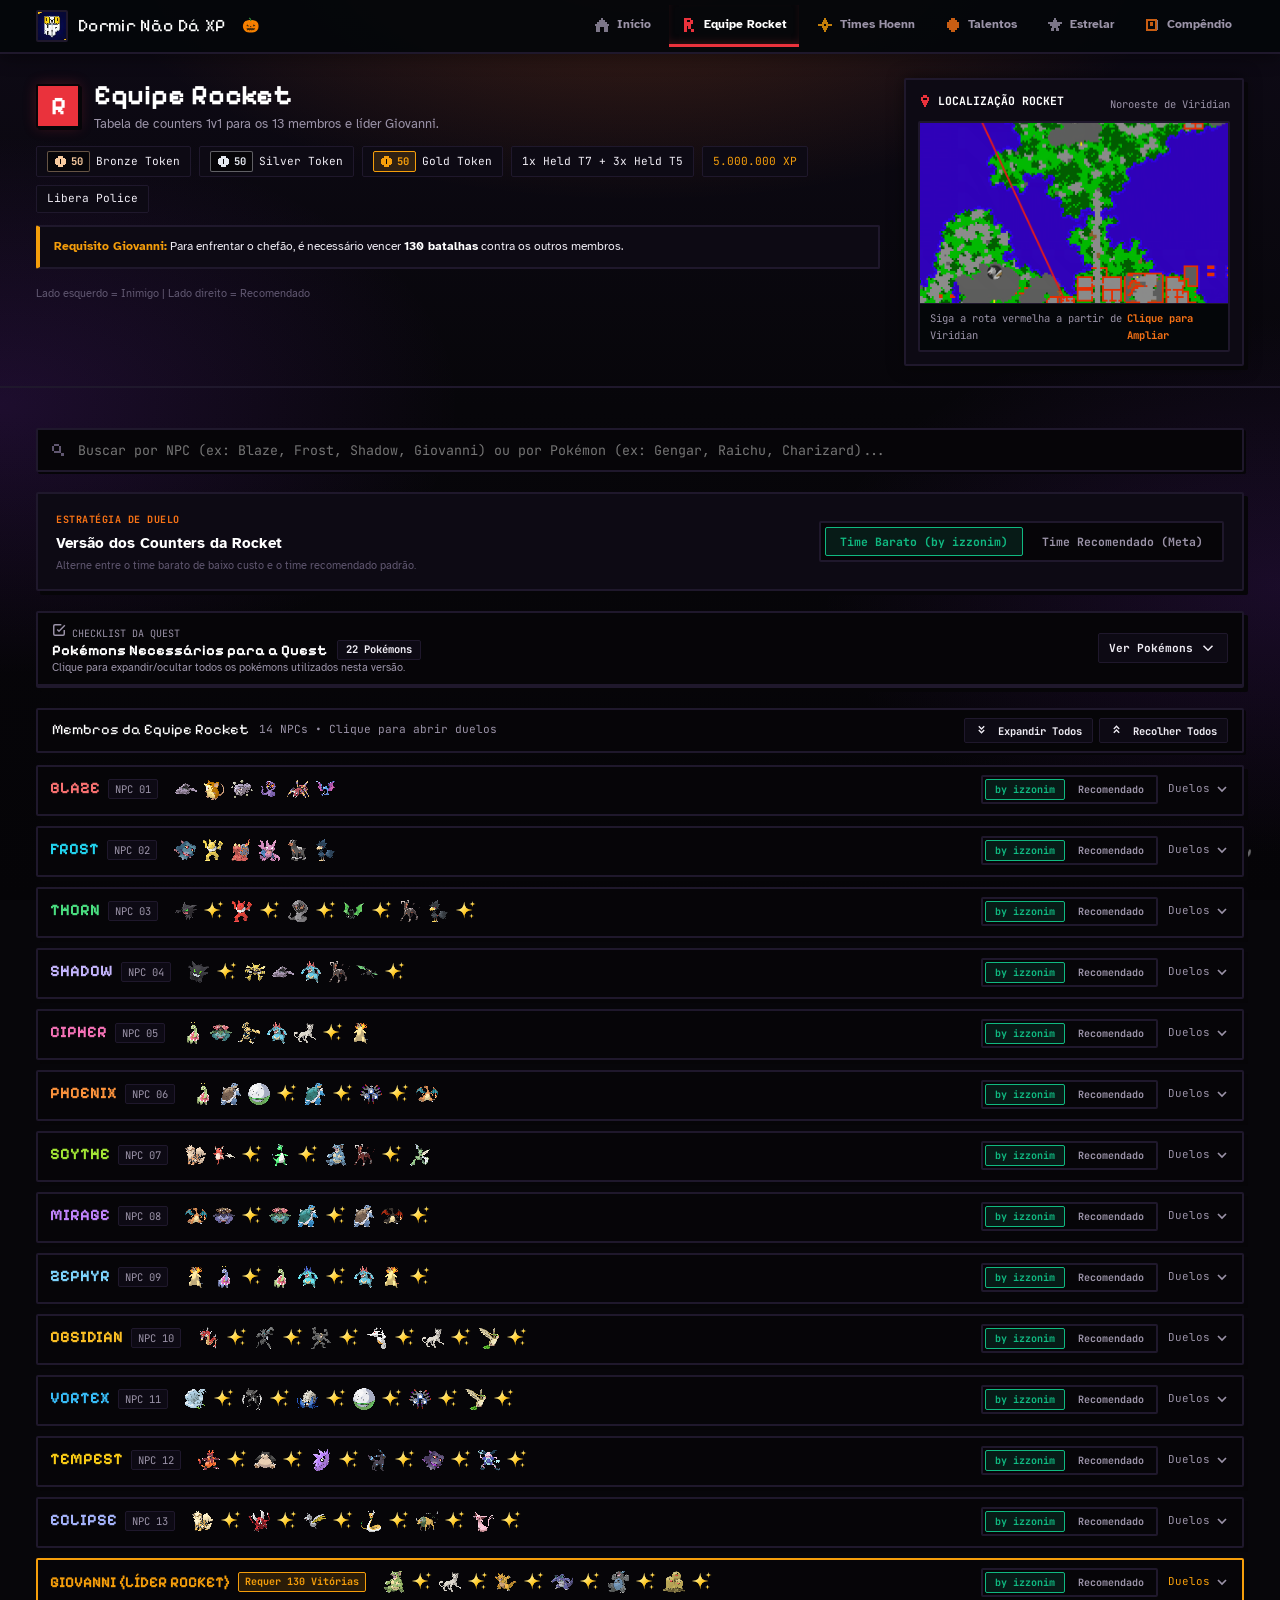
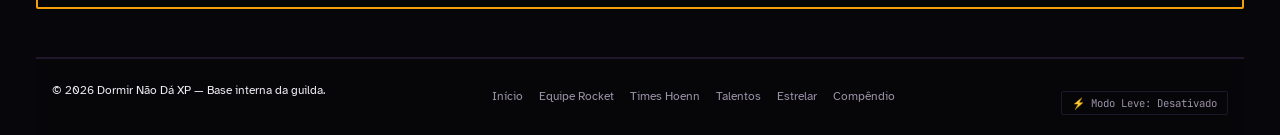
==== equipe-rocket.html @ f6c45a71 "feat(theme): restore warm orange background atmosphere and bat/ghost animations without neon" ====
<!DOCTYPE html>
<html lang="pt-BR">
<head>
  <meta charset="UTF-8">
  <meta name="viewport" content="width=device-width, initial-scale=1.0">
  <title>Equipe Rocket — Dormir Não Dá XP</title>
  <meta name="description" content="Tabela de counters da Equipe Rocket PokeAlliance. Inimigos vs Recomendados com sprites e rota de Viridian.">
  <link rel="icon" type="image/webp" href="assets/img/logo.webp">
  <link rel="preconnect" href="https://fonts.googleapis.com">
  <link rel="preconnect" href="https://fonts.gstatic.com" crossorigin>
  <link href="https://fonts.googleapis.com/css2?family=Atkinson+Hyperlegible:ital,wght@0,400;0,700;1,400;1,700&family=Pixelify+Sans:wght@600;700&display=swap" rel="stylesheet">
  <link rel="stylesheet" href="assets/css/style.css?v=4.2">
</head>
<body>

  <!-- Top Navigation -->
  <header class="navbar">
    <div class="container nav-container">
      <a href="index.html" class="brand">
        <img src="assets/img/logo.webp" alt="DNDXP" class="brand-img">
        <span>Dormir Não Dá XP</span>
      </a>

      <nav>
        <ul class="nav-links">
          <li><a href="index.html" class="nav-link"><svg class="pixel-icon" width="16" height="16" viewBox="0 0 16 16" fill="currentColor" shape-rendering="crispEdges"><rect x="7" y="1" width="2" height="2"/><rect x="5" y="3" width="6" height="2"/><rect x="3" y="5" width="10" height="2"/><rect x="1" y="7" width="14" height="2"/><rect x="2" y="9" width="12" height="6"/><rect x="6" y="10" width="4" height="5" fill="var(--black)"/></svg><span>Início</span></a></li>
          <li><a href="equipe-rocket.html" class="nav-link active"><svg class="pixel-icon pixel-icon-rocket" width="16" height="16" viewBox="0 0 16 16" fill="currentColor" shape-rendering="crispEdges"><rect x="3" y="1" width="7" height="2"/><rect x="3" y="3" width="9" height="4"/><rect x="6" y="3" width="3" height="2" fill="var(--black)"/><rect x="3" y="7" width="7" height="2"/><rect x="3" y="9" width="3" height="6"/><rect x="7" y="9" width="3" height="3"/><rect x="10" y="12" width="3" height="3"/></svg><span>Equipe Rocket</span></a></li>
          <li><a href="times-hoenn.html" class="nav-link"><svg class="pixel-icon pixel-icon-hoenn" width="16" height="16" viewBox="0 0 16 16" fill="currentColor" shape-rendering="crispEdges"><rect x="7" y="1" width="2" height="2"/><rect x="6" y="3" width="4" height="2"/><rect x="5" y="5" width="6" height="2"/><rect x="1" y="7" width="14" height="2"/><rect x="5" y="9" width="6" height="2"/><rect x="6" y="11" width="4" height="2"/><rect x="7" y="13" width="2" height="2"/><rect x="7" y="7" width="2" height="2" fill="var(--black)"/></svg><span>Times Hoenn</span></a></li>
          <li>
            <a href="talentos.html" class="nav-link">
              <svg class="pixel-icon pixel-icon-teal" width="16" height="16" viewBox="0 0 16 16" fill="currentColor" shape-rendering="crispEdges">
                <rect x="6" y="1" width="4" height="2"/><rect x="4" y="3" width="8" height="2"/><rect x="2" y="5" width="12" height="6"/><rect x="4" y="11" width="8" height="2"/><rect x="6" y="13" width="4" height="2"/>
              </svg>
              <span>Talentos</span>
            </a>
          </li>
          <li>
            <a href="estrelar.html" class="nav-link">
              <svg class="pixel-icon" width="16" height="16" viewBox="0 0 16 16" fill="currentColor" shape-rendering="crispEdges">
                <rect x="7" y="1" width="2" height="2"/><rect x="6" y="3" width="4" height="2"/><rect x="1" y="5" width="14" height="2"/><rect x="3" y="7" width="10" height="2"/><rect x="5" y="9" width="6" height="2"/><rect x="4" y="11" width="3" height="3"/><rect x="9" y="11" width="3" height="3"/>
              </svg>
              <span>Estrelar</span>
            </a>
          </li>
          <li><a href="guias.html" class="nav-link"><svg class="pixel-icon pixel-icon-teal" width="16" height="16" viewBox="0 0 16 16" fill="currentColor" shape-rendering="crispEdges"><rect x="2" y="2" width="11" height="12"/><rect x="4" y="4" width="7" height="8" fill="var(--black)"/><rect x="6" y="5" width="3" height="4" fill="var(--teal)"/><rect x="13" y="3" width="1" height="10" fill="var(--text-dim)"/></svg><span>Compêndio</span></a></li>
        </ul>
      </nav>
    </div>
  </header>

  <!-- Top Section com Minimapa no Cantinho -->
  <section class="rocket-top-section">
    <div class="container rocket-hero-layout">
      
      <!-- Informações da Missão -->
      <div class="rocket-info-box">
        <div>
          <div class="rocket-title-row">
            <div class="rocket-badge-r">R</div>
            <div>
              <h1 class="rocket-title">Equipe Rocket</h1>
              <p class="rocket-subtitle">Tabela de counters 1v1 para os 13 membros e líder Giovanni.</p>
            </div>
          </div>

          <!-- Recompensas em Pills -->
          <div class="rewards-bar">
            <div class="reward-tag"><span class="token-pill token-bronze"><svg class="pixel-icon" width="13" height="13" viewBox="0 0 14 14" fill="currentColor" shape-rendering="crispEdges"><rect x="4" y="1" width="6" height="12"/><rect x="2" y="3" width="10" height="8"/><rect x="1" y="4" width="12" height="6"/><rect x="6" y="4" width="2" height="6" fill="var(--black)"/></svg> 50</span> Bronze Token</div>
            <div class="reward-tag"><span class="token-pill token-silver"><svg class="pixel-icon" width="13" height="13" viewBox="0 0 14 14" fill="currentColor" shape-rendering="crispEdges"><rect x="4" y="1" width="6" height="12"/><rect x="2" y="3" width="10" height="8"/><rect x="1" y="4" width="12" height="6"/><rect x="6" y="4" width="2" height="6" fill="var(--black)"/></svg> 50</span> Silver Token</div>
            <div class="reward-tag"><span class="token-pill token-gold"><svg class="pixel-icon" width="13" height="13" viewBox="0 0 14 14" fill="currentColor" shape-rendering="crispEdges"><rect x="4" y="1" width="6" height="12"/><rect x="2" y="3" width="10" height="8"/><rect x="1" y="4" width="12" height="6"/><rect x="6" y="4" width="2" height="6" fill="var(--black)"/></svg> 50</span> Gold Token</div>
            <div class="reward-tag">1x Held T7 + 3x Held T5</div>
            <div class="reward-tag" style="color: var(--edg-gold);">5.000.000 XP</div>
            <div class="reward-tag">Libera Police</div>
          </div>

          <!-- Regra do Giovanni -->
          <div style="background: var(--bg-1); border: 2px solid var(--bg-2); border-left: 4px solid var(--hoenn); padding: 10px 14px; border-radius: var(--radius); margin-top: 10px; font-size: 0.88rem;">
            <strong style="color: var(--edg-gold);">Requisito Giovanni:</strong> Para enfrentar o chefão, é necessário vencer <span style="color: #fff; font-weight: 700;">130 batalhas</span> contra os outros membros.
          </div>
        </div>

        <div style="display: flex; gap: 10px; margin-top: 16px; align-items: center;">
          <span style="font-size: 0.78rem; color: var(--text-muted);">
            Lado esquerdo = Inimigo | Lado direito = Recomendado
          </span>
        </div>
      </div>

      <!-- Minimapa Embutido no Cantinho -->
      <div class="minimap-card">
        <div class="minimap-header">
          <span class="minimap-title"><svg class="pixel-icon pixel-icon-rocket" width="14" height="14" viewBox="0 0 14 14" fill="currentColor" shape-rendering="crispEdges"><rect x="5" y="1" width="4" height="2"/><rect x="3" y="3" width="8" height="4"/><rect x="5" y="4" width="4" height="2" fill="var(--black)"/><rect x="4" y="7" width="6" height="2"/><rect x="5" y="9" width="4" height="2"/><rect x="6" y="11" width="2" height="2"/></svg><span>Localização Rocket</span></span>
          <span class="minimap-subtitle">Noroeste de Viridian</span>
        </div>

        <div class="minimap-preview-wrapper" onclick="openMapModal()" title="Clique para ver o mapa ampliado">
          <img src="assets/img/mapa_rocket.png" alt="Mapa Equipe Rocket Saída de Viridian" class="minimap-img">
          <div class="minimap-overlay">
            <span>Siga a rota vermelha a partir de Viridian</span>
            <span style="color: var(--counter-text); font-weight: 700;">Clique para Ampliar</span>
          </div>
        </div>
      </div>

    </div>
  </section>

  <!-- Conteúdo Principal -->
  <main class="container">

    <!-- Busca Rápida -->
    <div class="search-wrapper">
      <svg class="pixel-icon search-pixel-icon" width="16" height="16" viewBox="0 0 16 16" fill="currentColor" shape-rendering="crispEdges"><rect x="4" y="2" width="5" height="2"/><rect x="2" y="4" width="2" height="5"/><rect x="9" y="4" width="2" height="5"/><rect x="4" y="9" width="5" height="2"/><rect x="9" y="9" width="2" height="2"/><rect x="11" y="11" width="3" height="3"/></svg>
      <input type="text" id="npcSearch" class="search-input" placeholder="Buscar por NPC (ex: Blaze, Frost, Shadow, Giovanni) ou por Pokémon (ex: Gengar, Raichu, Charizard)...">
    </div>

    <!-- Alternador de Versão da Tabela (Igual Times Hoenn) -->
    <div class="tier-mode-switcher-container" style="margin-bottom: 20px; padding: 14px 18px; background: var(--bg-1); border: 2px solid var(--bg-2); box-shadow: var(--shadow-hard); border-radius: var(--radius);">
      <div>
        <span style="font-size: 0.72rem; color: var(--counter-text); font-weight: 700; text-transform: uppercase; font-family: var(--font-mono); letter-spacing: 0.05em;">Estratégia de Duelo</span>
        <div style="font-size: 1.05rem; font-weight: 700; color: #fff; margin-top: 2px;">Versão dos Counters da Rocket</div>
        <div style="font-size: 0.8rem; color: var(--text-muted); margin-top: 2px;">Alterne entre o time barato de baixo custo e o time recomendado padrão.</div>
      </div>
      <div class="tier-mode-switcher">
        <button type="button" class="tier-mode-btn btn-mode-izzonim active" id="globalBtnIzzonim" onclick="setGlobalRocketMode('izzonim')">
          Time Barato (by izzonim)
        </button>
        <button type="button" class="tier-mode-btn btn-mode-recomendado" id="globalBtnRecomendado" onclick="setGlobalRocketMode('recomendado')">
          Time Recomendado (Meta)
        </button>
      </div>
    </div>

        <!-- Checklist / Accordion de Pokémons Necessários -->
    <div class="rocket-roster-panel is-collapsed" id="rocketRosterPanel">
      <button type="button" class="roster-header-toggle" id="rosterToggleBtn" onclick="toggleRosterCollapse()" aria-expanded="false">
        <div class="roster-header-left">
          <div class="roster-badge-label">
            <svg width="14" height="14" viewBox="0 0 24 24" fill="none" stroke="currentColor" stroke-width="2.5"><path d="M9 11l3 3L22 4"/><path d="M21 12v7a2 2 0 0 1-2 2H5a2 2 0 0 1-2-2V5a2 2 0 0 1 2-2h11"/></svg>
            CHECKLIST DA QUEST
          </div>
          <h2 class="roster-title">
            Pokémons Necessários para a Quest
            <span class="roster-count-badge" id="rosterCountBadge">22 Pokémons</span>
          </h2>
          <p class="roster-desc">Clique para expandir/ocultar todos os pokémons utilizados nesta versão.</p>
        </div>
        <div class="roster-header-right">
          <span class="roster-toggle-action">
            <span class="toggle-text" id="rosterToggleText">Ver Pokémons</span>
            <svg class="roster-arrow-icon" width="18" height="18" viewBox="0 0 24 24" fill="none" stroke="currentColor" stroke-width="2"><polyline points="6 9 12 15 18 9"></polyline></svg>
          </span>
        </div>
      </button>

      <div class="roster-collapsible-content" id="rosterContent" style="display: none;">
        <!-- Grid Izzonim (Default) -->
        <div class="roster-grid-wrapper" id="rosterWrapperIzzonim">
          <div class="roster-grid">
          <button type="button" class="roster-chip" data-poke="alakazam" onclick="filterByRosterPokemon('alakazam')" title="Alakazam - Clique para filtrar">
            <div class="roster-chip-sprite-wrap">
              <img src="assets/img/pokemon/alakazam.png" alt="Alakazam" class="roster-chip-sprite" loading="lazy">
            </div>
            <span class="roster-chip-name">Alakazam</span>
          </button>
          <button type="button" class="roster-chip" data-poke="arcanine" onclick="filterByRosterPokemon('arcanine')" title="Arcanine - Clique para filtrar">
            <div class="roster-chip-sprite-wrap">
              <img src="assets/img/pokemon/arcanine.png" alt="Arcanine" class="roster-chip-sprite" loading="lazy">
            </div>
            <span class="roster-chip-name">Arcanine</span>
          </button>
          <button type="button" class="roster-chip" data-poke="electabuzz" onclick="filterByRosterPokemon('electabuzz')" title="Electabuzz - Clique para filtrar">
            <div class="roster-chip-sprite-wrap">
              <img src="assets/img/pokemon/electabuzz.png" alt="Electabuzz" class="roster-chip-sprite" loading="lazy">
            </div>
            <span class="roster-chip-name">Electabuzz</span>
          </button>
          <button type="button" class="roster-chip" data-poke="glaceon" onclick="filterByRosterPokemon('glaceon')" title="Glaceon - Clique para filtrar">
            <div class="roster-chip-sprite-wrap">
              <img src="assets/img/pokemon/glaceon.png" alt="Glaceon" class="roster-chip-sprite" loading="lazy">
            </div>
            <span class="roster-chip-name">Glaceon</span>
          </button>
          <button type="button" class="roster-chip" data-poke="gyarados" onclick="filterByRosterPokemon('gyarados')" title="Gyarados - Clique para filtrar">
            <div class="roster-chip-sprite-wrap">
              <img src="assets/img/pokemon/gyarados.png" alt="Gyarados" class="roster-chip-sprite" loading="lazy">
            </div>
            <span class="roster-chip-name">Gyarados</span>
          </button>
          <button type="button" class="roster-chip is-shiny" data-poke="hitmontop" onclick="filterByRosterPokemon('hitmontop')" title="SH Hitmontop - Clique para filtrar">
            <div class="roster-chip-sprite-wrap">
              <img src="assets/img/pokemon/sh_hitmontop.png" alt="SH Hitmontop" class="roster-chip-sprite" loading="lazy">
            </div>
            <span class="roster-chip-name">SH Hitmontop <img src="assets/img/shiny_stars.svg" alt="Shiny" class="shiny-star-icon"></span>
          </button>
          <button type="button" class="roster-chip is-shiny" data-poke="jynx" onclick="filterByRosterPokemon('jynx')" title="SH Jynx - Clique para filtrar">
            <div class="roster-chip-sprite-wrap">
              <img src="assets/img/pokemon/sh_jynx.png" alt="SH Jynx" class="roster-chip-sprite" loading="lazy">
            </div>
            <span class="roster-chip-name">SH Jynx <img src="assets/img/shiny_stars.svg" alt="Shiny" class="shiny-star-icon"></span>
          </button>
          <button type="button" class="roster-chip" data-poke="leafeon" onclick="filterByRosterPokemon('leafeon')" title="Leafeon - Clique para filtrar">
            <div class="roster-chip-sprite-wrap">
              <img src="assets/img/pokemon/leafeon.png" alt="Leafeon" class="roster-chip-sprite" loading="lazy">
            </div>
            <span class="roster-chip-name">Leafeon</span>
          </button>
          <button type="button" class="roster-chip" data-poke="machamp" onclick="filterByRosterPokemon('machamp')" title="Machamp - Clique para filtrar">
            <div class="roster-chip-sprite-wrap">
              <img src="assets/img/pokemon/machamp.png" alt="Machamp" class="roster-chip-sprite" loading="lazy">
            </div>
            <span class="roster-chip-name">Machamp</span>
          </button>
          <button type="button" class="roster-chip" data-poke="mimikyu" onclick="filterByRosterPokemon('mimikyu')" title="Mimikyu - Clique para filtrar">
            <div class="roster-chip-sprite-wrap">
              <img src="assets/img/pokemon/mimikyu.png" alt="Mimikyu" class="roster-chip-sprite" loading="lazy">
            </div>
            <span class="roster-chip-name">Mimikyu</span>
          </button>
          <button type="button" class="roster-chip is-shiny" data-poke="persian" onclick="filterByRosterPokemon('persian')" title="SH Persian - Clique para filtrar">
            <div class="roster-chip-sprite-wrap">
              <img src="assets/img/pokemon/sh_persian.png" alt="SH Persian" class="roster-chip-sprite" loading="lazy">
            </div>
            <span class="roster-chip-name">SH Persian <img src="assets/img/shiny_stars.svg" alt="Shiny" class="shiny-star-icon"></span>
          </button>
          <button type="button" class="roster-chip is-shiny" data-poke="piloswine" onclick="filterByRosterPokemon('piloswine')" title="SH Piloswine - Clique para filtrar">
            <div class="roster-chip-sprite-wrap">
              <img src="assets/img/pokemon/sh_piloswine.png" alt="SH Piloswine" class="roster-chip-sprite" loading="lazy">
            </div>
            <span class="roster-chip-name">SH Piloswine <img src="assets/img/shiny_stars.svg" alt="Shiny" class="shiny-star-icon"></span>
          </button>
          <button type="button" class="roster-chip is-shiny" data-poke="rhydon" onclick="filterByRosterPokemon('rhydon')" title="SH Rhydon - Clique para filtrar">
            <div class="roster-chip-sprite-wrap">
              <img src="assets/img/pokemon/sh_rhydon.png" alt="SH Rhydon" class="roster-chip-sprite" loading="lazy">
            </div>
            <span class="roster-chip-name">SH Rhydon <img src="assets/img/shiny_stars.svg" alt="Shiny" class="shiny-star-icon"></span>
          </button>
          <button type="button" class="roster-chip is-shiny" data-poke="sandslash" onclick="filterByRosterPokemon('sandslash')" title="SH Sandslash - Clique para filtrar">
            <div class="roster-chip-sprite-wrap">
              <img src="assets/img/pokemon/sh_sandslash.png" alt="SH Sandslash" class="roster-chip-sprite" loading="lazy">
            </div>
            <span class="roster-chip-name">SH Sandslash <img src="assets/img/shiny_stars.svg" alt="Shiny" class="shiny-star-icon"></span>
          </button>
          <button type="button" class="roster-chip" data-poke="scizor" onclick="filterByRosterPokemon('scizor')" title="Scizor - Clique para filtrar">
            <div class="roster-chip-sprite-wrap">
              <img src="assets/img/pokemon/scizor.png" alt="Scizor" class="roster-chip-sprite" loading="lazy">
            </div>
            <span class="roster-chip-name">Scizor</span>
          </button>
          <button type="button" class="roster-chip" data-poke="scyther" onclick="filterByRosterPokemon('scyther')" title="Scyther - Clique para filtrar">
            <div class="roster-chip-sprite-wrap">
              <img src="assets/img/pokemon/scyther.png" alt="Scyther" class="roster-chip-sprite" loading="lazy">
            </div>
            <span class="roster-chip-name">Scyther</span>
          </button>
          <button type="button" class="roster-chip is-shiny" data-poke="starmie" onclick="filterByRosterPokemon('starmie')" title="SH Starmie - Clique para filtrar">
            <div class="roster-chip-sprite-wrap">
              <img src="assets/img/pokemon/sh_starmie.png" alt="SH Starmie" class="roster-chip-sprite" loading="lazy">
            </div>
            <span class="roster-chip-name">SH Starmie <img src="assets/img/shiny_stars.svg" alt="Shiny" class="shiny-star-icon"></span>
          </button>
          <button type="button" class="roster-chip" data-poke="steelix" onclick="filterByRosterPokemon('steelix')" title="Steelix - Clique para filtrar">
            <div class="roster-chip-sprite-wrap">
              <img src="assets/img/pokemon/steelix.png" alt="Steelix" class="roster-chip-sprite" loading="lazy">
            </div>
            <span class="roster-chip-name">Steelix</span>
          </button>
          <button type="button" class="roster-chip" data-poke="tyranitar" onclick="filterByRosterPokemon('tyranitar')" title="Tyranitar - Clique para filtrar">
            <div class="roster-chip-sprite-wrap">
              <img src="assets/img/pokemon/tyranitar.png" alt="Tyranitar" class="roster-chip-sprite" loading="lazy">
            </div>
            <span class="roster-chip-name">Tyranitar</span>
          </button>
          <button type="button" class="roster-chip is-shiny" data-poke="venusaur" onclick="filterByRosterPokemon('venusaur')" title="SH Venusaur - Clique para filtrar">
            <div class="roster-chip-sprite-wrap">
              <img src="assets/img/pokemon/sh_venusaur.png" alt="SH Venusaur" class="roster-chip-sprite" loading="lazy">
            </div>
            <span class="roster-chip-name">SH Venusaur <img src="assets/img/shiny_stars.svg" alt="Shiny" class="shiny-star-icon"></span>
          </button>
          <button type="button" class="roster-chip is-shiny" data-poke="victreebel" onclick="filterByRosterPokemon('victreebel')" title="SH Victreebel - Clique para filtrar">
            <div class="roster-chip-sprite-wrap">
              <img src="assets/img/pokemon/sh_victreebel.png" alt="SH Victreebel" class="roster-chip-sprite" loading="lazy">
            </div>
            <span class="roster-chip-name">SH Victreebel <img src="assets/img/shiny_stars.svg" alt="Shiny" class="shiny-star-icon"></span>
          </button>
          <button type="button" class="roster-chip" data-poke="wigglytuff" onclick="filterByRosterPokemon('wigglytuff')" title="Wigglytuff - Clique para filtrar">
            <div class="roster-chip-sprite-wrap">
              <img src="assets/img/pokemon/wigglytuff.png" alt="Wigglytuff" class="roster-chip-sprite" loading="lazy">
            </div>
            <span class="roster-chip-name">Wigglytuff</span>
          </button>
          </div>
        </div>

        <!-- Grid Recomendado (Meta) -->
        <div class="roster-grid-wrapper" id="rosterWrapperRecomendado" style="display: none;">
          <div class="roster-grid">
          <button type="button" class="roster-chip is-shiny" data-poke="arcanine" onclick="filterByRosterPokemon('arcanine')" title="SH Arcanine - Clique para filtrar">
            <div class="roster-chip-sprite-wrap">
              <img src="assets/img/pokemon/sh_arcanine.png" alt="SH Arcanine" class="roster-chip-sprite" loading="lazy">
            </div>
            <span class="roster-chip-name">SH Arcanine <img src="assets/img/shiny_stars.svg" alt="Shiny" class="shiny-star-icon"></span>
          </button>
          <button type="button" class="roster-chip is-shiny" data-poke="clefable" onclick="filterByRosterPokemon('clefable')" title="SH Clefable - Clique para filtrar">
            <div class="roster-chip-sprite-wrap">
              <img src="assets/img/pokemon/sh_clefable.png" alt="SH Clefable" class="roster-chip-sprite" loading="lazy">
            </div>
            <span class="roster-chip-name">SH Clefable <img src="assets/img/shiny_stars.svg" alt="Shiny" class="shiny-star-icon"></span>
          </button>
          <button type="button" class="roster-chip is-shiny" data-poke="golem" onclick="filterByRosterPokemon('golem')" title="SH Golem - Clique para filtrar">
            <div class="roster-chip-sprite-wrap">
              <img src="assets/img/pokemon/sh_golem.png" alt="SH Golem" class="roster-chip-sprite" loading="lazy">
            </div>
            <span class="roster-chip-name">SH Golem <img src="assets/img/shiny_stars.svg" alt="Shiny" class="shiny-star-icon"></span>
          </button>
          <button type="button" class="roster-chip" data-poke="gyarados" onclick="filterByRosterPokemon('gyarados')" title="Gyarados - Clique para filtrar">
            <div class="roster-chip-sprite-wrap">
              <img src="assets/img/pokemon/gyarados.png" alt="Gyarados" class="roster-chip-sprite" loading="lazy">
            </div>
            <span class="roster-chip-name">Gyarados</span>
          </button>
          <button type="button" class="roster-chip is-shiny" data-poke="hitmontop" onclick="filterByRosterPokemon('hitmontop')" title="SH Hitmontop - Clique para filtrar">
            <div class="roster-chip-sprite-wrap">
              <img src="assets/img/pokemon/sh_hitmontop.png" alt="SH Hitmontop" class="roster-chip-sprite" loading="lazy">
            </div>
            <span class="roster-chip-name">SH Hitmontop <img src="assets/img/shiny_stars.svg" alt="Shiny" class="shiny-star-icon"></span>
          </button>
          <button type="button" class="roster-chip is-shiny" data-poke="jynx" onclick="filterByRosterPokemon('jynx')" title="SH Jynx - Clique para filtrar">
            <div class="roster-chip-sprite-wrap">
              <img src="assets/img/pokemon/sh_jynx.png" alt="SH Jynx" class="roster-chip-sprite" loading="lazy">
            </div>
            <span class="roster-chip-name">SH Jynx <img src="assets/img/shiny_stars.svg" alt="Shiny" class="shiny-star-icon"></span>
          </button>
          <button type="button" class="roster-chip" data-poke="machamp" onclick="filterByRosterPokemon('machamp')" title="Machamp - Clique para filtrar">
            <div class="roster-chip-sprite-wrap">
              <img src="assets/img/pokemon/machamp.png" alt="Machamp" class="roster-chip-sprite" loading="lazy">
            </div>
            <span class="roster-chip-name">Machamp</span>
          </button>
          <button type="button" class="roster-chip is-shiny" data-poke="marowak" onclick="filterByRosterPokemon('marowak')" title="SH Marowak - Clique para filtrar">
            <div class="roster-chip-sprite-wrap">
              <img src="assets/img/pokemon/sh_marowak.png" alt="SH Marowak" class="roster-chip-sprite" loading="lazy">
            </div>
            <span class="roster-chip-name">SH Marowak <img src="assets/img/shiny_stars.svg" alt="Shiny" class="shiny-star-icon"></span>
          </button>
          <button type="button" class="roster-chip is-shiny" data-poke="persian" onclick="filterByRosterPokemon('persian')" title="SH Persian - Clique para filtrar">
            <div class="roster-chip-sprite-wrap">
              <img src="assets/img/pokemon/sh_persian.png" alt="SH Persian" class="roster-chip-sprite" loading="lazy">
            </div>
            <span class="roster-chip-name">SH Persian <img src="assets/img/shiny_stars.svg" alt="Shiny" class="shiny-star-icon"></span>
          </button>
          <button type="button" class="roster-chip is-shiny" data-poke="pidgeot" onclick="filterByRosterPokemon('pidgeot')" title="SH Pidgeot - Clique para filtrar">
            <div class="roster-chip-sprite-wrap">
              <img src="assets/img/pokemon/sh_pidgeot.png" alt="SH Pidgeot" class="roster-chip-sprite" loading="lazy">
            </div>
            <span class="roster-chip-name">SH Pidgeot <img src="assets/img/shiny_stars.svg" alt="Shiny" class="shiny-star-icon"></span>
          </button>
          <button type="button" class="roster-chip is-shiny" data-poke="raichu" onclick="filterByRosterPokemon('raichu')" title="SH Raichu - Clique para filtrar">
            <div class="roster-chip-sprite-wrap">
              <img src="assets/img/pokemon/sh_raichu.png" alt="SH Raichu" class="roster-chip-sprite" loading="lazy">
            </div>
            <span class="roster-chip-name">SH Raichu <img src="assets/img/shiny_stars.svg" alt="Shiny" class="shiny-star-icon"></span>
          </button>
          <button type="button" class="roster-chip is-shiny" data-poke="sandslash" onclick="filterByRosterPokemon('sandslash')" title="SH Sandslash - Clique para filtrar">
            <div class="roster-chip-sprite-wrap">
              <img src="assets/img/pokemon/sh_sandslash.png" alt="SH Sandslash" class="roster-chip-sprite" loading="lazy">
            </div>
            <span class="roster-chip-name">SH Sandslash <img src="assets/img/shiny_stars.svg" alt="Shiny" class="shiny-star-icon"></span>
          </button>
          <button type="button" class="roster-chip" data-poke="scizor" onclick="filterByRosterPokemon('scizor')" title="Scizor - Clique para filtrar">
            <div class="roster-chip-sprite-wrap">
              <img src="assets/img/pokemon/scizor.png" alt="Scizor" class="roster-chip-sprite" loading="lazy">
            </div>
            <span class="roster-chip-name">Scizor</span>
          </button>
          <button type="button" class="roster-chip is-shiny" data-poke="starmie" onclick="filterByRosterPokemon('starmie')" title="SH Starmie - Clique para filtrar">
            <div class="roster-chip-sprite-wrap">
              <img src="assets/img/pokemon/sh_starmie.png" alt="SH Starmie" class="roster-chip-sprite" loading="lazy">
            </div>
            <span class="roster-chip-name">SH Starmie <img src="assets/img/shiny_stars.svg" alt="Shiny" class="shiny-star-icon"></span>
          </button>
          <button type="button" class="roster-chip is-shiny" data-poke="venusaur" onclick="filterByRosterPokemon('venusaur')" title="SH Venusaur - Clique para filtrar">
            <div class="roster-chip-sprite-wrap">
              <img src="assets/img/pokemon/sh_venusaur.png" alt="SH Venusaur" class="roster-chip-sprite" loading="lazy">
            </div>
            <span class="roster-chip-name">SH Venusaur <img src="assets/img/shiny_stars.svg" alt="Shiny" class="shiny-star-icon"></span>
          </button>
          </div>
        </div>
      </div>
    </div>

    <!-- Barra de Status do Filtro (Sóbria) -->
    <div class="filter-status-bar" id="filterStatusBar" style="display: none;">
      <div class="filter-status-info">
        <span id="filterStatusText">Filtrando counters</span>
      </div>
      <button type="button" class="filter-clear-btn" onclick="clearPokeFilter()">
        Limpar Filtro &times;
      </button>
    </div>

    <!-- Toolbar de Acoes dos NPCs -->

    <div class="npc-grid-toolbar">
      <div class="npc-toolbar-left">
        <span class="npc-toolbar-title">Membros da Equipe Rocket</span>
        <span class="npc-toolbar-count">14 NPCs &bull; Clique para abrir duelos</span>
      </div>
      <div class="npc-toolbar-actions">
        <button type="button" class="btn-toolbar-toggle" onclick="toggleAllNpcCards(true)" title="Abrir todos os cards de NPCs">
          <svg width="13" height="13" viewBox="0 0 24 24" fill="none" stroke="currentColor" stroke-width="2.5" style="vertical-align: -1px; margin-right: 4px;"><polyline points="7 13 12 18 17 13"></polyline><polyline points="7 6 12 11 17 6"></polyline></svg>
          Expandir Todos
        </button>
        <button type="button" class="btn-toolbar-toggle" onclick="toggleAllNpcCards(false)" title="Fechar todos os cards de NPCs">
          <svg width="13" height="13" viewBox="0 0 24 24" fill="none" stroke="currentColor" stroke-width="2.5" style="vertical-align: -1px; margin-right: 4px;"><polyline points="17 11 12 6 7 11"></polyline><polyline points="17 18 12 13 7 18"></polyline></svg>
          Recolher Todos
        </button>
      </div>
    </div>

    <!-- Grid de NPCs -->
    <div class="npc-grid" id="npcContainer">

      <!-- 1. BLAZE -->
      <div class="npc-card" id="card-01" data-npc="blaze muk raticate weezing arbok ariados golbat piloswine machamp alakazam steelix arcanine tyranitar sandslash golem marowak">
        <div class="npc-card-header" onclick="toggleNpcCard('01')" role="button" aria-expanded="false" tabindex="0" onkeydown="if(event.key==='Enter'||event.key===' '){event.preventDefault();toggleNpcCard('01');}">
          <div class="npc-header-left">
            <span class="npc-name">BLAZE</span>
            <span class="npc-num-badge">NPC 01</span>
          </div>
          <div class="npc-header-preview">
            <div class="npc-header-enemies" id="enemies-preview-01"></div>
          </div>
          <div class="npc-header-right">
            <div class="tier-mode-switcher" onclick="event.stopPropagation()" style="padding: 2px; gap: 3px;">
              <button type="button" class="tier-mode-btn btn-mode-izzonim active" style="padding: 3px 9px; font-size: 0.72rem;" onclick="event.stopPropagation(); setCardRocketMode('01', 'izzonim')">by izzonim</button>
              <button type="button" class="tier-mode-btn btn-mode-recomendado" style="padding: 3px 9px; font-size: 0.72rem;" onclick="event.stopPropagation(); setCardRocketMode('01', 'recomendado')">Recomendado</button>
            </div>
            <div class="npc-accordion-action">
              <span class="npc-accordion-hint">Duelos</span>
              <svg class="npc-chevron" width="16" height="16" viewBox="0 0 24 24" fill="none" stroke="currentColor" stroke-width="2.5"><polyline points="6 9 12 15 18 9"></polyline></svg>
            </div>
          </div>
        </div>
        <div class="npc-card-body" id="body-01">
<div class="duel-legend-row">
          <span class="duel-legend-enemy">&#9664; INIMIGO (NPC)</span>
          <span></span>
          <span class="duel-legend-counter" id="legend-01" style="color: #70df8e;">TIME BARATO (BY IZZONIM) &#9654;</span>
        </div>
        <div class="npc-duels npc-duels-mode mode-recomendado" style="display: none;" id="content-01-recomendado">
          <div class="duel-row">
            <div class="duel-side enemy-side">
              <img src="assets/img/pokemon/muk.png" loading="lazy" alt="Muk" class="poke-sprite">
              <div class="poke-info"><span class="poke-name">Muk</span></div>
            </div>
            <div class="duel-vs">VS</div>
            <div class="duel-side counter-side">
              <div class="poke-info" style="align-items: flex-end;"><span class="poke-name">SH Marowak <img src="assets/img/shiny_stars.svg" alt="Shiny" class="shiny-star-icon"></span></div>
              <img src="assets/img/pokemon/sh_marowak.png" loading="lazy" alt="SH Marowak" class="poke-sprite">
            </div>
          </div>
          <div class="duel-row">
            <div class="duel-side enemy-side">
              <img src="assets/img/pokemon/raticate.png" loading="lazy" alt="Raticate" class="poke-sprite">
              <div class="poke-info"><span class="poke-name">Raticate</span></div>
            </div>
            <div class="duel-vs">VS</div>
            <div class="duel-side counter-side">
              <div class="poke-info" style="align-items: flex-end;"><span class="poke-name">SH Hitmontop <img src="assets/img/shiny_stars.svg" alt="Shiny" class="shiny-star-icon"></span></div>
              <img src="assets/img/pokemon/sh_hitmontop.png" loading="lazy" alt="SH Hitmontop" class="poke-sprite">
            </div>
          </div>
          <div class="duel-row">
            <div class="duel-side enemy-side">
              <img src="assets/img/pokemon/weezing.png" loading="lazy" alt="Weezing" class="poke-sprite">
              <div class="poke-info"><span class="poke-name">Weezing</span></div>
            </div>
            <div class="duel-vs">VS</div>
            <div class="duel-side counter-side">
              <div class="poke-info" style="align-items: flex-end;"><span class="poke-name">SH Sandslash <img src="assets/img/shiny_stars.svg" alt="Shiny" class="shiny-star-icon"></span></div>
              <img src="assets/img/pokemon/sh_sandslash.png" loading="lazy" alt="SH Sandslash" class="poke-sprite">
            </div>
          </div>
          <div class="duel-row">
            <div class="duel-side enemy-side">
              <img src="assets/img/pokemon/arbok.png" loading="lazy" alt="Arbok" class="poke-sprite">
              <div class="poke-info"><span class="poke-name">Arbok</span></div>
            </div>
            <div class="duel-vs">VS</div>
            <div class="duel-side counter-side">
              <div class="poke-info" style="align-items: flex-end;"><span class="poke-name">SH Sandslash <img src="assets/img/shiny_stars.svg" alt="Shiny" class="shiny-star-icon"></span></div>
              <img src="assets/img/pokemon/sh_sandslash.png" loading="lazy" alt="SH Sandslash" class="poke-sprite">
            </div>
          </div>
          <div class="duel-row">
            <div class="duel-side enemy-side">
              <img src="assets/img/pokemon/ariados.png" loading="lazy" alt="Ariados" class="poke-sprite">
              <div class="poke-info"><span class="poke-name">Ariados</span></div>
            </div>
            <div class="duel-vs">VS</div>
            <div class="duel-side counter-side">
              <div class="poke-info" style="align-items: flex-end;"><span class="poke-name">SH Arcanine <img src="assets/img/shiny_stars.svg" alt="Shiny" class="shiny-star-icon"></span></div>
              <img src="assets/img/pokemon/sh_arcanine.png" loading="lazy" alt="SH Arcanine" class="poke-sprite">
            </div>
          </div>
          <div class="duel-row">
            <div class="duel-side enemy-side">
              <img src="assets/img/pokemon/golbat.png" loading="lazy" alt="Golbat" class="poke-sprite">
              <div class="poke-info"><span class="poke-name">Golbat</span></div>
            </div>
            <div class="duel-vs">VS</div>
            <div class="duel-side counter-side">
              <div class="poke-info" style="align-items: flex-end;"><span class="poke-name">SH Golem <img src="assets/img/shiny_stars.svg" alt="Shiny" class="shiny-star-icon"></span></div>
              <img src="assets/img/pokemon/sh_golem.png" loading="lazy" alt="SH Golem" class="poke-sprite">
            </div>
          </div>
        </div>
        <div class="npc-duels npc-duels-mode mode-izzonim active" id="content-01-izzonim">
          <div class="duel-row">
            <div class="duel-side enemy-side">
              <img src="assets/img/pokemon/muk.png" loading="lazy" alt="Muk" class="poke-sprite">
              <div class="poke-info"><span class="poke-name">Muk</span></div>
            </div>
            <div class="duel-vs">VS</div>
            <div class="duel-side counter-side">
              <div class="poke-info" style="align-items: flex-end;"><span class="poke-name">SH Piloswine <img src="assets/img/shiny_stars.svg" alt="Shiny" class="shiny-star-icon"></span></div>
              <img src="assets/img/pokemon/sh_piloswine.png" loading="lazy" alt="SH Piloswine" class="poke-sprite">
            </div>
          </div>
          <div class="duel-row">
            <div class="duel-side enemy-side">
              <img src="assets/img/pokemon/raticate.png" loading="lazy" alt="Raticate" class="poke-sprite">
              <div class="poke-info"><span class="poke-name">Raticate</span></div>
            </div>
            <div class="duel-vs">VS</div>
            <div class="duel-side counter-side">
              <div class="poke-info" style="align-items: flex-end;"><span class="poke-name">Machamp</span></div>
              <img src="assets/img/pokemon/machamp.png" loading="lazy" alt="Machamp" class="poke-sprite">
            </div>
          </div>
          <div class="duel-row">
            <div class="duel-side enemy-side">
              <img src="assets/img/pokemon/weezing.png" loading="lazy" alt="Weezing" class="poke-sprite">
              <div class="poke-info"><span class="poke-name">Weezing</span></div>
            </div>
            <div class="duel-vs">VS</div>
            <div class="duel-side counter-side">
              <div class="poke-info" style="align-items: flex-end;"><span class="poke-name">Alakazam</span></div>
              <img src="assets/img/pokemon/alakazam.png" loading="lazy" alt="Alakazam" class="poke-sprite">
            </div>
          </div>
          <div class="duel-row">
            <div class="duel-side enemy-side">
              <img src="assets/img/pokemon/arbok.png" loading="lazy" alt="Arbok" class="poke-sprite">
              <div class="poke-info"><span class="poke-name">Arbok</span></div>
            </div>
            <div class="duel-vs">VS</div>
            <div class="duel-side counter-side">
              <div class="poke-info" style="align-items: flex-end;"><span class="poke-name">Steelix</span></div>
              <img src="assets/img/pokemon/steelix.png" loading="lazy" alt="Steelix" class="poke-sprite">
            </div>
          </div>
          <div class="duel-row">
            <div class="duel-side enemy-side">
              <img src="assets/img/pokemon/ariados.png" loading="lazy" alt="Ariados" class="poke-sprite">
              <div class="poke-info"><span class="poke-name">Ariados</span></div>
            </div>
            <div class="duel-vs">VS</div>
            <div class="duel-side counter-side">
              <div class="poke-info" style="align-items: flex-end;"><span class="poke-name">Arcanine</span></div>
              <img src="assets/img/pokemon/arcanine.png" loading="lazy" alt="Arcanine" class="poke-sprite">
            </div>
          </div>
          <div class="duel-row">
            <div class="duel-side enemy-side">
              <img src="assets/img/pokemon/golbat.png" loading="lazy" alt="Golbat" class="poke-sprite">
              <div class="poke-info"><span class="poke-name">Golbat</span></div>
            </div>
            <div class="duel-vs">VS</div>
            <div class="duel-side counter-side">
              <div class="poke-info" style="align-items: flex-end;"><span class="poke-name">Tyranitar</span></div>
              <img src="assets/img/pokemon/tyranitar.png" loading="lazy" alt="Tyranitar" class="poke-sprite">
            </div>
          </div>
        </div>
        </div>
      </div>

      <!-- 2. FROST -->
      <div class="npc-card" id="card-02" data-npc="frost misdreavus hypno magcargo gligar houndour murkrow persian scizor rhydon glaceon machamp tyranitar starmie jynx golem">
        <div class="npc-card-header" onclick="toggleNpcCard('02')" role="button" aria-expanded="false" tabindex="0" onkeydown="if(event.key==='Enter'||event.key===' '){event.preventDefault();toggleNpcCard('02');}">
          <div class="npc-header-left">
            <span class="npc-name">FROST</span>
            <span class="npc-num-badge">NPC 02</span>
          </div>
          <div class="npc-header-preview">
            <div class="npc-header-enemies" id="enemies-preview-02"></div>
          </div>
          <div class="npc-header-right">
            <div class="tier-mode-switcher" onclick="event.stopPropagation()" style="padding: 2px; gap: 3px;">
              <button type="button" class="tier-mode-btn btn-mode-izzonim active" style="padding: 3px 9px; font-size: 0.72rem;" onclick="event.stopPropagation(); setCardRocketMode('02', 'izzonim')">by izzonim</button>
              <button type="button" class="tier-mode-btn btn-mode-recomendado" style="padding: 3px 9px; font-size: 0.72rem;" onclick="event.stopPropagation(); setCardRocketMode('02', 'recomendado')">Recomendado</button>
            </div>
            <div class="npc-accordion-action">
              <span class="npc-accordion-hint">Duelos</span>
              <svg class="npc-chevron" width="16" height="16" viewBox="0 0 24 24" fill="none" stroke="currentColor" stroke-width="2.5"><polyline points="6 9 12 15 18 9"></polyline></svg>
            </div>
          </div>
        </div>
        <div class="npc-card-body" id="body-02">
<div class="duel-legend-row">
          <span class="duel-legend-enemy">&#9664; INIMIGO (NPC)</span>
          <span></span>
          <span class="duel-legend-counter" id="legend-02" style="color: #70df8e;">TIME BARATO (BY IZZONIM) &#9654;</span>
        </div>
        <div class="npc-duels npc-duels-mode mode-recomendado" style="display: none;" id="content-02-recomendado">
          <div class="duel-row">
            <div class="duel-side enemy-side">
              <img src="assets/img/pokemon/misdreavus.png" loading="lazy" alt="Misdreavus" class="poke-sprite">
              <div class="poke-info"><span class="poke-name">Misdreavus</span></div>
            </div>
            <div class="duel-vs">VS</div>
            <div class="duel-side counter-side">
              <div class="poke-info" style="align-items: flex-end;"><span class="poke-name">SH Persian <img src="assets/img/shiny_stars.svg" alt="Shiny" class="shiny-star-icon"></span></div>
              <img src="assets/img/pokemon/sh_persian.png" loading="lazy" alt="SH Persian" class="poke-sprite">
            </div>
          </div>
          <div class="duel-row">
            <div class="duel-side enemy-side">
              <img src="assets/img/pokemon/hypno.png" loading="lazy" alt="Hypno" class="poke-sprite">
              <div class="poke-info"><span class="poke-name">Hypno</span></div>
            </div>
            <div class="duel-vs">VS</div>
            <div class="duel-side counter-side">
              <div class="poke-info" style="align-items: flex-end;"><span class="poke-name">Scizor</span></div>
              <img src="assets/img/pokemon/scizor.png" loading="lazy" alt="Scizor" class="poke-sprite">
            </div>
          </div>
          <div class="duel-row">
            <div class="duel-side enemy-side">
              <img src="assets/img/pokemon/magcargo.png" loading="lazy" alt="Magcargo" class="poke-sprite">
              <div class="poke-info"><span class="poke-name">Magcargo</span></div>
            </div>
            <div class="duel-vs">VS</div>
            <div class="duel-side counter-side">
              <div class="poke-info" style="align-items: flex-end;"><span class="poke-name">SH Starmie <img src="assets/img/shiny_stars.svg" alt="Shiny" class="shiny-star-icon"></span></div>
              <img src="assets/img/pokemon/sh_starmie.png" loading="lazy" alt="SH Starmie" class="poke-sprite">
            </div>
          </div>
          <div class="duel-row">
            <div class="duel-side enemy-side">
              <img src="assets/img/pokemon/gligar.png" loading="lazy" alt="Gligar" class="poke-sprite">
              <div class="poke-info"><span class="poke-name">Gligar</span></div>
            </div>
            <div class="duel-vs">VS</div>
            <div class="duel-side counter-side">
              <div class="poke-info" style="align-items: flex-end;"><span class="poke-name">SH Jynx <img src="assets/img/shiny_stars.svg" alt="Shiny" class="shiny-star-icon"></span></div>
              <img src="assets/img/pokemon/sh_jynx.png" loading="lazy" alt="SH Jynx" class="poke-sprite">
            </div>
          </div>
          <div class="duel-row">
            <div class="duel-side enemy-side">
              <img src="assets/img/pokemon/houndour.png" loading="lazy" alt="Houndour" class="poke-sprite">
              <div class="poke-info"><span class="poke-name">Houndour</span></div>
            </div>
            <div class="duel-vs">VS</div>
            <div class="duel-side counter-side">
              <div class="poke-info" style="align-items: flex-end;"><span class="poke-name">SH Hitmontop <img src="assets/img/shiny_stars.svg" alt="Shiny" class="shiny-star-icon"></span></div>
              <img src="assets/img/pokemon/sh_hitmontop.png" loading="lazy" alt="SH Hitmontop" class="poke-sprite">
            </div>
          </div>
          <div class="duel-row">
            <div class="duel-side enemy-side">
              <img src="assets/img/pokemon/murkrow.png" loading="lazy" alt="Murkrow" class="poke-sprite">
              <div class="poke-info"><span class="poke-name">Murkrow</span></div>
            </div>
            <div class="duel-vs">VS</div>
            <div class="duel-side counter-side">
              <div class="poke-info" style="align-items: flex-end;"><span class="poke-name">SH Golem <img src="assets/img/shiny_stars.svg" alt="Shiny" class="shiny-star-icon"></span></div>
              <img src="assets/img/pokemon/sh_golem.png" loading="lazy" alt="SH Golem" class="poke-sprite">
            </div>
          </div>
        </div>
        <div class="npc-duels npc-duels-mode mode-izzonim active" id="content-02-izzonim">
          <div class="duel-row">
            <div class="duel-side enemy-side">
              <img src="assets/img/pokemon/misdreavus.png" loading="lazy" alt="Misdreavus" class="poke-sprite">
              <div class="poke-info"><span class="poke-name">Misdreavus</span></div>
            </div>
            <div class="duel-vs">VS</div>
            <div class="duel-side counter-side">
              <div class="poke-info" style="align-items: flex-end;"><span class="poke-name">SH Persian <img src="assets/img/shiny_stars.svg" alt="Shiny" class="shiny-star-icon"></span></div>
              <img src="assets/img/pokemon/sh_persian.png" loading="lazy" alt="SH Persian" class="poke-sprite">
            </div>
          </div>
          <div class="duel-row">
            <div class="duel-side enemy-side">
              <img src="assets/img/pokemon/hypno.png" loading="lazy" alt="Hypno" class="poke-sprite">
              <div class="poke-info"><span class="poke-name">Hypno</span></div>
            </div>
            <div class="duel-vs">VS</div>
            <div class="duel-side counter-side">
              <div class="poke-info" style="align-items: flex-end;"><span class="poke-name">Scizor</span></div>
              <img src="assets/img/pokemon/scizor.png" loading="lazy" alt="Scizor" class="poke-sprite">
            </div>
          </div>
          <div class="duel-row">
            <div class="duel-side enemy-side">
              <img src="assets/img/pokemon/magcargo.png" loading="lazy" alt="Magcargo" class="poke-sprite">
              <div class="poke-info"><span class="poke-name">Magcargo</span></div>
            </div>
            <div class="duel-vs">VS</div>
            <div class="duel-side counter-side">
              <div class="poke-info" style="align-items: flex-end;"><span class="poke-name">SH Rhydon <img src="assets/img/shiny_stars.svg" alt="Shiny" class="shiny-star-icon"></span></div>
              <img src="assets/img/pokemon/sh_rhydon.png" loading="lazy" alt="SH Rhydon" class="poke-sprite">
            </div>
          </div>
          <div class="duel-row">
            <div class="duel-side enemy-side">
              <img src="assets/img/pokemon/gligar.png" loading="lazy" alt="Gligar" class="poke-sprite">
              <div class="poke-info"><span class="poke-name">Gligar</span></div>
            </div>
            <div class="duel-vs">VS</div>
            <div class="duel-side counter-side">
              <div class="poke-info" style="align-items: flex-end;"><span class="poke-name">Glaceon</span></div>
              <img src="assets/img/pokemon/glaceon.png" loading="lazy" alt="Glaceon" class="poke-sprite">
            </div>
          </div>
          <div class="duel-row">
            <div class="duel-side enemy-side">
              <img src="assets/img/pokemon/houndour.png" loading="lazy" alt="Houndour" class="poke-sprite">
              <div class="poke-info"><span class="poke-name">Houndour</span></div>
            </div>
            <div class="duel-vs">VS</div>
            <div class="duel-side counter-side">
              <div class="poke-info" style="align-items: flex-end;"><span class="poke-name">Machamp</span></div>
              <img src="assets/img/pokemon/machamp.png" loading="lazy" alt="Machamp" class="poke-sprite">
            </div>
          </div>
          <div class="duel-row">
            <div class="duel-side enemy-side">
              <img src="assets/img/pokemon/murkrow.png" loading="lazy" alt="Murkrow" class="poke-sprite">
              <div class="poke-info"><span class="poke-name">Murkrow</span></div>
            </div>
            <div class="duel-vs">VS</div>
            <div class="duel-side counter-side">
              <div class="poke-info" style="align-items: flex-end;"><span class="poke-name">Tyranitar</span></div>
              <img src="assets/img/pokemon/tyranitar.png" loading="lazy" alt="Tyranitar" class="poke-sprite">
            </div>
          </div>
        </div>
        </div>
      </div>

      <!-- 3. THORN -->
      <div class="npc-card" id="card-03" data-npc="thorn haunter hypno arbok golbat houndoom murkrow persian scizor rhydon glaceon machamp tyranitar sandslash golem starmie jynx">
        <div class="npc-card-header" onclick="toggleNpcCard('03')" role="button" aria-expanded="false" tabindex="0" onkeydown="if(event.key==='Enter'||event.key===' '){event.preventDefault();toggleNpcCard('03');}">
          <div class="npc-header-left">
            <span class="npc-name">THORN</span>
            <span class="npc-num-badge">NPC 03</span>
          </div>
          <div class="npc-header-preview">
            <div class="npc-header-enemies" id="enemies-preview-03"></div>
          </div>
          <div class="npc-header-right">
            <div class="tier-mode-switcher" onclick="event.stopPropagation()" style="padding: 2px; gap: 3px;">
              <button type="button" class="tier-mode-btn btn-mode-izzonim active" style="padding: 3px 9px; font-size: 0.72rem;" onclick="event.stopPropagation(); setCardRocketMode('03', 'izzonim')">by izzonim</button>
              <button type="button" class="tier-mode-btn btn-mode-recomendado" style="padding: 3px 9px; font-size: 0.72rem;" onclick="event.stopPropagation(); setCardRocketMode('03', 'recomendado')">Recomendado</button>
            </div>
            <div class="npc-accordion-action">
              <span class="npc-accordion-hint">Duelos</span>
              <svg class="npc-chevron" width="16" height="16" viewBox="0 0 24 24" fill="none" stroke="currentColor" stroke-width="2.5"><polyline points="6 9 12 15 18 9"></polyline></svg>
            </div>
          </div>
        </div>
        <div class="npc-card-body" id="body-03">
<div class="duel-legend-row">
          <span class="duel-legend-enemy">&#9664; INIMIGO (NPC)</span>
          <span></span>
          <span class="duel-legend-counter" id="legend-03" style="color: #70df8e;">TIME BARATO (BY IZZONIM) &#9654;</span>
        </div>
        <div class="npc-duels npc-duels-mode mode-recomendado" style="display: none;" id="content-03-recomendado">
          <div class="duel-row">
            <div class="duel-side enemy-side">
              <img src="assets/img/pokemon/sh_haunter.png" loading="lazy" alt="SH Haunter" class="poke-sprite">
              <div class="poke-info"><span class="poke-name"><img src="assets/img/shiny_stars.svg" alt="Shiny" class="shiny-star-icon"> SH Haunter</span></div>
            </div>
            <div class="duel-vs">VS</div>
            <div class="duel-side counter-side">
              <div class="poke-info" style="align-items: flex-end;"><span class="poke-name">SH Persian <img src="assets/img/shiny_stars.svg" alt="Shiny" class="shiny-star-icon"></span></div>
              <img src="assets/img/pokemon/sh_persian.png" loading="lazy" alt="SH Persian" class="poke-sprite">
            </div>
          </div>
          <div class="duel-row">
            <div class="duel-side enemy-side">
              <img src="assets/img/pokemon/sh_hypno.png" loading="lazy" alt="SH Hypno" class="poke-sprite">
              <div class="poke-info"><span class="poke-name"><img src="assets/img/shiny_stars.svg" alt="Shiny" class="shiny-star-icon"> SH Hypno</span></div>
            </div>
            <div class="duel-vs">VS</div>
            <div class="duel-side counter-side">
              <div class="poke-info" style="align-items: flex-end;"><span class="poke-name">Scizor</span></div>
              <img src="assets/img/pokemon/scizor.png" loading="lazy" alt="Scizor" class="poke-sprite">
            </div>
          </div>
          <div class="duel-row">
            <div class="duel-side enemy-side">
              <img src="assets/img/pokemon/sh_arbok.png" loading="lazy" alt="SH Arbok" class="poke-sprite">
              <div class="poke-info"><span class="poke-name"><img src="assets/img/shiny_stars.svg" alt="Shiny" class="shiny-star-icon"> SH Arbok</span></div>
            </div>
            <div class="duel-vs">VS</div>
            <div class="duel-side counter-side">
              <div class="poke-info" style="align-items: flex-end;"><span class="poke-name">SH Sandslash <img src="assets/img/shiny_stars.svg" alt="Shiny" class="shiny-star-icon"></span></div>
              <img src="assets/img/pokemon/sh_sandslash.png" loading="lazy" alt="SH Sandslash" class="poke-sprite">
            </div>
          </div>
          <div class="duel-row">
            <div class="duel-side enemy-side">
              <img src="assets/img/pokemon/sh_golbat.png" loading="lazy" alt="SH Golbat" class="poke-sprite">
              <div class="poke-info"><span class="poke-name"><img src="assets/img/shiny_stars.svg" alt="Shiny" class="shiny-star-icon"> SH Golbat</span></div>
            </div>
            <div class="duel-vs">VS</div>
            <div class="duel-side counter-side">
              <div class="poke-info" style="align-items: flex-end;"><span class="poke-name">SH Golem <img src="assets/img/shiny_stars.svg" alt="Shiny" class="shiny-star-icon"></span></div>
              <img src="assets/img/pokemon/sh_golem.png" loading="lazy" alt="SH Golem" class="poke-sprite">
            </div>
          </div>
          <div class="duel-row">
            <div class="duel-side enemy-side">
              <img src="assets/img/pokemon/houndoom.png" loading="lazy" alt="Houndoom" class="poke-sprite">
              <div class="poke-info"><span class="poke-name">Houndoom</span></div>
            </div>
            <div class="duel-vs">VS</div>
            <div class="duel-side counter-side">
              <div class="poke-info" style="align-items: flex-end;"><span class="poke-name">SH Starmie <img src="assets/img/shiny_stars.svg" alt="Shiny" class="shiny-star-icon"></span></div>
              <img src="assets/img/pokemon/sh_starmie.png" loading="lazy" alt="SH Starmie" class="poke-sprite">
            </div>
          </div>
          <div class="duel-row">
            <div class="duel-side enemy-side">
              <img src="assets/img/pokemon/sh_murkrow.png" loading="lazy" alt="SH Murkrow" class="poke-sprite">
              <div class="poke-info"><span class="poke-name"><img src="assets/img/shiny_stars.svg" alt="Shiny" class="shiny-star-icon"> SH Murkrow</span></div>
            </div>
            <div class="duel-vs">VS</div>
            <div class="duel-side counter-side">
              <div class="poke-info" style="align-items: flex-end;"><span class="poke-name">SH Jynx <img src="assets/img/shiny_stars.svg" alt="Shiny" class="shiny-star-icon"></span></div>
              <img src="assets/img/pokemon/sh_jynx.png" loading="lazy" alt="SH Jynx" class="poke-sprite">
            </div>
          </div>
        </div>
        <div class="npc-duels npc-duels-mode mode-izzonim active" id="content-03-izzonim">
          <div class="duel-row">
            <div class="duel-side enemy-side">
              <img src="assets/img/pokemon/sh_haunter.png" loading="lazy" alt="SH Haunter" class="poke-sprite">
              <div class="poke-info"><span class="poke-name"><img src="assets/img/shiny_stars.svg" alt="Shiny" class="shiny-star-icon"> SH Haunter</span></div>
            </div>
            <div class="duel-vs">VS</div>
            <div class="duel-side counter-side">
              <div class="poke-info" style="align-items: flex-end;"><span class="poke-name">SH Persian <img src="assets/img/shiny_stars.svg" alt="Shiny" class="shiny-star-icon"></span></div>
              <img src="assets/img/pokemon/sh_persian.png" loading="lazy" alt="SH Persian" class="poke-sprite">
            </div>
          </div>
          <div class="duel-row">
            <div class="duel-side enemy-side">
              <img src="assets/img/pokemon/sh_hypno.png" loading="lazy" alt="SH Hypno" class="poke-sprite">
              <div class="poke-info"><span class="poke-name"><img src="assets/img/shiny_stars.svg" alt="Shiny" class="shiny-star-icon"> SH Hypno</span></div>
            </div>
            <div class="duel-vs">VS</div>
            <div class="duel-side counter-side">
              <div class="poke-info" style="align-items: flex-end;"><span class="poke-name">Scizor</span></div>
              <img src="assets/img/pokemon/scizor.png" loading="lazy" alt="Scizor" class="poke-sprite">
            </div>
          </div>
          <div class="duel-row">
            <div class="duel-side enemy-side">
              <img src="assets/img/pokemon/sh_arbok.png" loading="lazy" alt="SH Arbok" class="poke-sprite">
              <div class="poke-info"><span class="poke-name"><img src="assets/img/shiny_stars.svg" alt="Shiny" class="shiny-star-icon"> SH Arbok</span></div>
            </div>
            <div class="duel-vs">VS</div>
            <div class="duel-side counter-side">
              <div class="poke-info" style="align-items: flex-end;"><span class="poke-name">SH Rhydon <img src="assets/img/shiny_stars.svg" alt="Shiny" class="shiny-star-icon"></span></div>
              <img src="assets/img/pokemon/sh_rhydon.png" loading="lazy" alt="SH Rhydon" class="poke-sprite">
            </div>
          </div>
          <div class="duel-row">
            <div class="duel-side enemy-side">
              <img src="assets/img/pokemon/sh_golbat.png" loading="lazy" alt="SH Golbat" class="poke-sprite">
              <div class="poke-info"><span class="poke-name"><img src="assets/img/shiny_stars.svg" alt="Shiny" class="shiny-star-icon"> SH Golbat</span></div>
            </div>
            <div class="duel-vs">VS</div>
            <div class="duel-side counter-side">
              <div class="poke-info" style="align-items: flex-end;"><span class="poke-name">Glaceon</span></div>
              <img src="assets/img/pokemon/glaceon.png" loading="lazy" alt="Glaceon" class="poke-sprite">
            </div>
          </div>
          <div class="duel-row">
            <div class="duel-side enemy-side">
              <img src="assets/img/pokemon/houndoom.png" loading="lazy" alt="Houndoom" class="poke-sprite">
              <div class="poke-info"><span class="poke-name">Houndoom</span></div>
            </div>
            <div class="duel-vs">VS</div>
            <div class="duel-side counter-side">
              <div class="poke-info" style="align-items: flex-end;"><span class="poke-name">Machamp</span></div>
              <img src="assets/img/pokemon/machamp.png" loading="lazy" alt="Machamp" class="poke-sprite">
            </div>
          </div>
          <div class="duel-row">
            <div class="duel-side enemy-side">
              <img src="assets/img/pokemon/sh_murkrow.png" loading="lazy" alt="SH Murkrow" class="poke-sprite">
              <div class="poke-info"><span class="poke-name"><img src="assets/img/shiny_stars.svg" alt="Shiny" class="shiny-star-icon"> SH Murkrow</span></div>
            </div>
            <div class="duel-vs">VS</div>
            <div class="duel-side counter-side">
              <div class="poke-info" style="align-items: flex-end;"><span class="poke-name">Tyranitar</span></div>
              <img src="assets/img/pokemon/tyranitar.png" loading="lazy" alt="Tyranitar" class="poke-sprite">
            </div>
          </div>
        </div>
        </div>
      </div>

      <!-- 4. SHADOW -->
      <div class="npc-card" id="card-04" data-npc="shadow gengar alakazam muk feraligatr houndoom crobat persian scizor rhydon victreebel machamp tyranitar sandslash marowak raichu starmie golem">
        <div class="npc-card-header" onclick="toggleNpcCard('04')" role="button" aria-expanded="false" tabindex="0" onkeydown="if(event.key==='Enter'||event.key===' '){event.preventDefault();toggleNpcCard('04');}">
          <div class="npc-header-left">
            <span class="npc-name">SHADOW</span>
            <span class="npc-num-badge">NPC 04</span>
          </div>
          <div class="npc-header-preview">
            <div class="npc-header-enemies" id="enemies-preview-04"></div>
          </div>
          <div class="npc-header-right">
            <div class="tier-mode-switcher" onclick="event.stopPropagation()" style="padding: 2px; gap: 3px;">
              <button type="button" class="tier-mode-btn btn-mode-izzonim active" style="padding: 3px 9px; font-size: 0.72rem;" onclick="event.stopPropagation(); setCardRocketMode('04', 'izzonim')">by izzonim</button>
              <button type="button" class="tier-mode-btn btn-mode-recomendado" style="padding: 3px 9px; font-size: 0.72rem;" onclick="event.stopPropagation(); setCardRocketMode('04', 'recomendado')">Recomendado</button>
            </div>
            <div class="npc-accordion-action">
              <span class="npc-accordion-hint">Duelos</span>
              <svg class="npc-chevron" width="16" height="16" viewBox="0 0 24 24" fill="none" stroke="currentColor" stroke-width="2.5"><polyline points="6 9 12 15 18 9"></polyline></svg>
            </div>
          </div>
        </div>
        <div class="npc-card-body" id="body-04">
<div class="duel-legend-row">
          <span class="duel-legend-enemy">&#9664; INIMIGO (NPC)</span>
          <span></span>
          <span class="duel-legend-counter" id="legend-04" style="color: #70df8e;">TIME BARATO (BY IZZONIM) &#9654;</span>
        </div>
        <div class="npc-duels npc-duels-mode mode-recomendado" style="display: none;" id="content-04-recomendado">
          <div class="duel-row">
            <div class="duel-side enemy-side">
              <img src="assets/img/pokemon/sh_gengar.png" loading="lazy" alt="SH Gengar" class="poke-sprite">
              <div class="poke-info"><span class="poke-name"><img src="assets/img/shiny_stars.svg" alt="Shiny" class="shiny-star-icon"> SH Gengar</span></div>
            </div>
            <div class="duel-vs">VS</div>
            <div class="duel-side counter-side">
              <div class="poke-info" style="align-items: flex-end;"><span class="poke-name">SH Sandslash <img src="assets/img/shiny_stars.svg" alt="Shiny" class="shiny-star-icon"></span></div>
              <img src="assets/img/pokemon/sh_sandslash.png" loading="lazy" alt="SH Sandslash" class="poke-sprite">
            </div>
          </div>
          <div class="duel-row">
            <div class="duel-side enemy-side">
              <img src="assets/img/pokemon/alakazam.png" loading="lazy" alt="Alakazam" class="poke-sprite">
              <div class="poke-info"><span class="poke-name">Alakazam</span></div>
            </div>
            <div class="duel-vs">VS</div>
            <div class="duel-side counter-side">
              <div class="poke-info" style="align-items: flex-end;"><span class="poke-name">Scizor</span></div>
              <img src="assets/img/pokemon/scizor.png" loading="lazy" alt="Scizor" class="poke-sprite">
            </div>
          </div>
          <div class="duel-row">
            <div class="duel-side enemy-side">
              <img src="assets/img/pokemon/muk.png" loading="lazy" alt="Muk" class="poke-sprite">
              <div class="poke-info"><span class="poke-name">Muk</span></div>
            </div>
            <div class="duel-vs">VS</div>
            <div class="duel-side counter-side">
              <div class="poke-info" style="align-items: flex-end;"><span class="poke-name">SH Marowak <img src="assets/img/shiny_stars.svg" alt="Shiny" class="shiny-star-icon"></span></div>
              <img src="assets/img/pokemon/sh_marowak.png" loading="lazy" alt="SH Marowak" class="poke-sprite">
            </div>
          </div>
          <div class="duel-row">
            <div class="duel-side enemy-side">
              <img src="assets/img/pokemon/feraligatr.png" loading="lazy" alt="Feraligatr" class="poke-sprite">
              <div class="poke-info"><span class="poke-name">Feraligatr</span></div>
            </div>
            <div class="duel-vs">VS</div>
            <div class="duel-side counter-side">
              <div class="poke-info" style="align-items: flex-end;"><span class="poke-name">SH Raichu <img src="assets/img/shiny_stars.svg" alt="Shiny" class="shiny-star-icon"></span></div>
              <img src="assets/img/pokemon/sh_raichu.png" loading="lazy" alt="SH Raichu" class="poke-sprite">
            </div>
          </div>
          <div class="duel-row">
            <div class="duel-side enemy-side">
              <img src="assets/img/pokemon/houndoom.png" loading="lazy" alt="Houndoom" class="poke-sprite">
              <div class="poke-info"><span class="poke-name">Houndoom</span></div>
            </div>
            <div class="duel-vs">VS</div>
            <div class="duel-side counter-side">
              <div class="poke-info" style="align-items: flex-end;"><span class="poke-name">SH Starmie <img src="assets/img/shiny_stars.svg" alt="Shiny" class="shiny-star-icon"></span></div>
              <img src="assets/img/pokemon/sh_starmie.png" loading="lazy" alt="SH Starmie" class="poke-sprite">
            </div>
          </div>
          <div class="duel-row">
            <div class="duel-side enemy-side">
              <img src="assets/img/pokemon/sh_crobat.png" loading="lazy" alt="SH Crobat" class="poke-sprite">
              <div class="poke-info"><span class="poke-name"><img src="assets/img/shiny_stars.svg" alt="Shiny" class="shiny-star-icon"> SH Crobat</span></div>
            </div>
            <div class="duel-vs">VS</div>
            <div class="duel-side counter-side">
              <div class="poke-info" style="align-items: flex-end;"><span class="poke-name">SH Golem <img src="assets/img/shiny_stars.svg" alt="Shiny" class="shiny-star-icon"></span></div>
              <img src="assets/img/pokemon/sh_golem.png" loading="lazy" alt="SH Golem" class="poke-sprite">
            </div>
          </div>
        </div>
        <div class="npc-duels npc-duels-mode mode-izzonim active" id="content-04-izzonim">
          <div class="duel-row">
            <div class="duel-side enemy-side">
              <img src="assets/img/pokemon/sh_gengar.png" loading="lazy" alt="SH Gengar" class="poke-sprite">
              <div class="poke-info"><span class="poke-name"><img src="assets/img/shiny_stars.svg" alt="Shiny" class="shiny-star-icon"> SH Gengar</span></div>
            </div>
            <div class="duel-vs">VS</div>
            <div class="duel-side counter-side">
              <div class="poke-info" style="align-items: flex-end;"><span class="poke-name">SH Persian <img src="assets/img/shiny_stars.svg" alt="Shiny" class="shiny-star-icon"></span></div>
              <img src="assets/img/pokemon/sh_persian.png" loading="lazy" alt="SH Persian" class="poke-sprite">
            </div>
          </div>
          <div class="duel-row">
            <div class="duel-side enemy-side">
              <img src="assets/img/pokemon/alakazam.png" loading="lazy" alt="Alakazam" class="poke-sprite">
              <div class="poke-info"><span class="poke-name">Alakazam</span></div>
            </div>
            <div class="duel-vs">VS</div>
            <div class="duel-side counter-side">
              <div class="poke-info" style="align-items: flex-end;"><span class="poke-name">Scizor</span></div>
              <img src="assets/img/pokemon/scizor.png" loading="lazy" alt="Scizor" class="poke-sprite">
            </div>
          </div>
          <div class="duel-row">
            <div class="duel-side enemy-side">
              <img src="assets/img/pokemon/muk.png" loading="lazy" alt="Muk" class="poke-sprite">
              <div class="poke-info"><span class="poke-name">Muk</span></div>
            </div>
            <div class="duel-vs">VS</div>
            <div class="duel-side counter-side">
              <div class="poke-info" style="align-items: flex-end;"><span class="poke-name">SH Rhydon <img src="assets/img/shiny_stars.svg" alt="Shiny" class="shiny-star-icon"></span></div>
              <img src="assets/img/pokemon/sh_rhydon.png" loading="lazy" alt="SH Rhydon" class="poke-sprite">
            </div>
          </div>
          <div class="duel-row">
            <div class="duel-side enemy-side">
              <img src="assets/img/pokemon/feraligatr.png" loading="lazy" alt="Feraligatr" class="poke-sprite">
              <div class="poke-info"><span class="poke-name">Feraligatr</span></div>
            </div>
            <div class="duel-vs">VS</div>
            <div class="duel-side counter-side">
              <div class="poke-info" style="align-items: flex-end;"><span class="poke-name">SH Victreebel <img src="assets/img/shiny_stars.svg" alt="Shiny" class="shiny-star-icon"></span></div>
              <img src="assets/img/pokemon/sh_victreebel.png" loading="lazy" alt="SH Victreebel" class="poke-sprite">
            </div>
          </div>
          <div class="duel-row">
            <div class="duel-side enemy-side">
              <img src="assets/img/pokemon/houndoom.png" loading="lazy" alt="Houndoom" class="poke-sprite">
              <div class="poke-info"><span class="poke-name">Houndoom</span></div>
            </div>
            <div class="duel-vs">VS</div>
            <div class="duel-side counter-side">
              <div class="poke-info" style="align-items: flex-end;"><span class="poke-name">Machamp</span></div>
              <img src="assets/img/pokemon/machamp.png" loading="lazy" alt="Machamp" class="poke-sprite">
            </div>
          </div>
          <div class="duel-row">
            <div class="duel-side enemy-side">
              <img src="assets/img/pokemon/sh_crobat.png" loading="lazy" alt="SH Crobat" class="poke-sprite">
              <div class="poke-info"><span class="poke-name"><img src="assets/img/shiny_stars.svg" alt="Shiny" class="shiny-star-icon"> SH Crobat</span></div>
            </div>
            <div class="duel-vs">VS</div>
            <div class="duel-side counter-side">
              <div class="poke-info" style="align-items: flex-end;"><span class="poke-name">Tyranitar</span></div>
              <img src="assets/img/pokemon/tyranitar.png" loading="lazy" alt="Tyranitar" class="poke-sprite">
            </div>
          </div>
        </div>
        </div>
      </div>

      <!-- 5. CIPHER -->
      <div class="npc-card" id="card-05" data-npc="cipher meganium venusaur electabuzz feraligatr persian typhlosion arcanine scyther rhydon victreebel machamp tyranitar pidgeot sandslash raichu hitmontop starmie">
        <div class="npc-card-header" onclick="toggleNpcCard('05')" role="button" aria-expanded="false" tabindex="0" onkeydown="if(event.key==='Enter'||event.key===' '){event.preventDefault();toggleNpcCard('05');}">
          <div class="npc-header-left">
            <span class="npc-name">CIPHER</span>
            <span class="npc-num-badge">NPC 05</span>
          </div>
          <div class="npc-header-preview">
            <div class="npc-header-enemies" id="enemies-preview-05"></div>
          </div>
          <div class="npc-header-right">
            <div class="tier-mode-switcher" onclick="event.stopPropagation()" style="padding: 2px; gap: 3px;">
              <button type="button" class="tier-mode-btn btn-mode-izzonim active" style="padding: 3px 9px; font-size: 0.72rem;" onclick="event.stopPropagation(); setCardRocketMode('05', 'izzonim')">by izzonim</button>
              <button type="button" class="tier-mode-btn btn-mode-recomendado" style="padding: 3px 9px; font-size: 0.72rem;" onclick="event.stopPropagation(); setCardRocketMode('05', 'recomendado')">Recomendado</button>
            </div>
            <div class="npc-accordion-action">
              <span class="npc-accordion-hint">Duelos</span>
              <svg class="npc-chevron" width="16" height="16" viewBox="0 0 24 24" fill="none" stroke="currentColor" stroke-width="2.5"><polyline points="6 9 12 15 18 9"></polyline></svg>
            </div>
          </div>
        </div>
        <div class="npc-card-body" id="body-05">
<div class="duel-legend-row">
          <span class="duel-legend-enemy">&#9664; INIMIGO (NPC)</span>
          <span></span>
          <span class="duel-legend-counter" id="legend-05" style="color: #70df8e;">TIME BARATO (BY IZZONIM) &#9654;</span>
        </div>
        <div class="npc-duels npc-duels-mode mode-recomendado" style="display: none;" id="content-05-recomendado">
          <div class="duel-row">
            <div class="duel-side enemy-side">
              <img src="assets/img/pokemon/meganium.png" loading="lazy" alt="Meganium" class="poke-sprite">
              <div class="poke-info"><span class="poke-name">Meganium</span></div>
            </div>
            <div class="duel-vs">VS</div>
            <div class="duel-side counter-side">
              <div class="poke-info" style="align-items: flex-end;"><span class="poke-name">SH Arcanine <img src="assets/img/shiny_stars.svg" alt="Shiny" class="shiny-star-icon"></span></div>
              <img src="assets/img/pokemon/sh_arcanine.png" loading="lazy" alt="SH Arcanine" class="poke-sprite">
            </div>
          </div>
          <div class="duel-row">
            <div class="duel-side enemy-side">
              <img src="assets/img/pokemon/venusaur.png" loading="lazy" alt="Venusaur" class="poke-sprite">
              <div class="poke-info"><span class="poke-name">Venusaur</span></div>
            </div>
            <div class="duel-vs">VS</div>
            <div class="duel-side counter-side">
              <div class="poke-info" style="align-items: flex-end;"><span class="poke-name">SH Pidgeot <img src="assets/img/shiny_stars.svg" alt="Shiny" class="shiny-star-icon"></span></div>
              <img src="assets/img/pokemon/sh_pidgeot.png" loading="lazy" alt="SH Pidgeot" class="poke-sprite">
            </div>
          </div>
          <div class="duel-row">
            <div class="duel-side enemy-side">
              <img src="assets/img/pokemon/electabuzz.png" loading="lazy" alt="Electabuzz" class="poke-sprite">
              <div class="poke-info"><span class="poke-name">Electabuzz</span></div>
            </div>
            <div class="duel-vs">VS</div>
            <div class="duel-side counter-side">
              <div class="poke-info" style="align-items: flex-end;"><span class="poke-name">SH Sandslash <img src="assets/img/shiny_stars.svg" alt="Shiny" class="shiny-star-icon"></span></div>
              <img src="assets/img/pokemon/sh_sandslash.png" loading="lazy" alt="SH Sandslash" class="poke-sprite">
            </div>
          </div>
          <div class="duel-row">
            <div class="duel-side enemy-side">
              <img src="assets/img/pokemon/feraligatr.png" loading="lazy" alt="Feraligatr" class="poke-sprite">
              <div class="poke-info"><span class="poke-name">Feraligatr</span></div>
            </div>
            <div class="duel-vs">VS</div>
            <div class="duel-side counter-side">
              <div class="poke-info" style="align-items: flex-end;"><span class="poke-name">SH Raichu <img src="assets/img/shiny_stars.svg" alt="Shiny" class="shiny-star-icon"></span></div>
              <img src="assets/img/pokemon/sh_raichu.png" loading="lazy" alt="SH Raichu" class="poke-sprite">
            </div>
          </div>
          <div class="duel-row">
            <div class="duel-side enemy-side">
              <img src="assets/img/pokemon/sh_persian.png" loading="lazy" alt="SH Persian" class="poke-sprite">
              <div class="poke-info"><span class="poke-name"><img src="assets/img/shiny_stars.svg" alt="Shiny" class="shiny-star-icon"> SH Persian</span></div>
            </div>
            <div class="duel-vs">VS</div>
            <div class="duel-side counter-side">
              <div class="poke-info" style="align-items: flex-end;"><span class="poke-name">SH Hitmontop <img src="assets/img/shiny_stars.svg" alt="Shiny" class="shiny-star-icon"></span></div>
              <img src="assets/img/pokemon/sh_hitmontop.png" loading="lazy" alt="SH Hitmontop" class="poke-sprite">
            </div>
          </div>
          <div class="duel-row">
            <div class="duel-side enemy-side">
              <img src="assets/img/pokemon/typhlosion.png" loading="lazy" alt="Typhlosion" class="poke-sprite">
              <div class="poke-info"><span class="poke-name">Typhlosion</span></div>
            </div>
            <div class="duel-vs">VS</div>
            <div class="duel-side counter-side">
              <div class="poke-info" style="align-items: flex-end;"><span class="poke-name">SH Starmie <img src="assets/img/shiny_stars.svg" alt="Shiny" class="shiny-star-icon"></span></div>
              <img src="assets/img/pokemon/sh_starmie.png" loading="lazy" alt="SH Starmie" class="poke-sprite">
            </div>
          </div>
        </div>
        <div class="npc-duels npc-duels-mode mode-izzonim active" id="content-05-izzonim">
          <div class="duel-row">
            <div class="duel-side enemy-side">
              <img src="assets/img/pokemon/meganium.png" loading="lazy" alt="Meganium" class="poke-sprite">
              <div class="poke-info"><span class="poke-name">Meganium</span></div>
            </div>
            <div class="duel-vs">VS</div>
            <div class="duel-side counter-side">
              <div class="poke-info" style="align-items: flex-end;"><span class="poke-name">Arcanine</span></div>
              <img src="assets/img/pokemon/arcanine.png" loading="lazy" alt="Arcanine" class="poke-sprite">
            </div>
          </div>
          <div class="duel-row">
            <div class="duel-side enemy-side">
              <img src="assets/img/pokemon/venusaur.png" loading="lazy" alt="Venusaur" class="poke-sprite">
              <div class="poke-info"><span class="poke-name">Venusaur</span></div>
            </div>
            <div class="duel-vs">VS</div>
            <div class="duel-side counter-side">
              <div class="poke-info" style="align-items: flex-end;"><span class="poke-name">Scyther</span></div>
              <img src="assets/img/pokemon/scyther.png" loading="lazy" alt="Scyther" class="poke-sprite">
            </div>
          </div>
          <div class="duel-row">
            <div class="duel-side enemy-side">
              <img src="assets/img/pokemon/electabuzz.png" loading="lazy" alt="Electabuzz" class="poke-sprite">
              <div class="poke-info"><span class="poke-name">Electabuzz</span></div>
            </div>
            <div class="duel-vs">VS</div>
            <div class="duel-side counter-side">
              <div class="poke-info" style="align-items: flex-end;"><span class="poke-name">SH Rhydon <img src="assets/img/shiny_stars.svg" alt="Shiny" class="shiny-star-icon"></span></div>
              <img src="assets/img/pokemon/sh_rhydon.png" loading="lazy" alt="SH Rhydon" class="poke-sprite">
            </div>
          </div>
          <div class="duel-row">
            <div class="duel-side enemy-side">
              <img src="assets/img/pokemon/feraligatr.png" loading="lazy" alt="Feraligatr" class="poke-sprite">
              <div class="poke-info"><span class="poke-name">Feraligatr</span></div>
            </div>
            <div class="duel-vs">VS</div>
            <div class="duel-side counter-side">
              <div class="poke-info" style="align-items: flex-end;"><span class="poke-name">SH Victreebel <img src="assets/img/shiny_stars.svg" alt="Shiny" class="shiny-star-icon"></span></div>
              <img src="assets/img/pokemon/sh_victreebel.png" loading="lazy" alt="SH Victreebel" class="poke-sprite">
            </div>
          </div>
          <div class="duel-row">
            <div class="duel-side enemy-side">
              <img src="assets/img/pokemon/sh_persian.png" loading="lazy" alt="SH Persian" class="poke-sprite">
              <div class="poke-info"><span class="poke-name"><img src="assets/img/shiny_stars.svg" alt="Shiny" class="shiny-star-icon"> SH Persian</span></div>
            </div>
            <div class="duel-vs">VS</div>
            <div class="duel-side counter-side">
              <div class="poke-info" style="align-items: flex-end;"><span class="poke-name">Machamp</span></div>
              <img src="assets/img/pokemon/machamp.png" loading="lazy" alt="Machamp" class="poke-sprite">
            </div>
          </div>
          <div class="duel-row">
            <div class="duel-side enemy-side">
              <img src="assets/img/pokemon/typhlosion.png" loading="lazy" alt="Typhlosion" class="poke-sprite">
              <div class="poke-info"><span class="poke-name">Typhlosion</span></div>
            </div>
            <div class="duel-vs">VS</div>
            <div class="duel-side counter-side">
              <div class="poke-info" style="align-items: flex-end;"><span class="poke-name">Tyranitar</span></div>
              <img src="assets/img/pokemon/tyranitar.png" loading="lazy" alt="Tyranitar" class="poke-sprite">
            </div>
          </div>
        </div>
        </div>
      </div>

      <!-- 6. PHOENIX -->
      <div class="npc-card" id="card-06" data-npc="phoenix meganium blastoise electrode magneton charizard arcanine leafeon rhydon victreebel machamp tyranitar raichu sandslash venusaur golem">
        <div class="npc-card-header" onclick="toggleNpcCard('06')" role="button" aria-expanded="false" tabindex="0" onkeydown="if(event.key==='Enter'||event.key===' '){event.preventDefault();toggleNpcCard('06');}">
          <div class="npc-header-left">
            <span class="npc-name">PHOENIX</span>
            <span class="npc-num-badge">NPC 06</span>
          </div>
          <div class="npc-header-preview">
            <div class="npc-header-enemies" id="enemies-preview-06"></div>
          </div>
          <div class="npc-header-right">
            <div class="tier-mode-switcher" onclick="event.stopPropagation()" style="padding: 2px; gap: 3px;">
              <button type="button" class="tier-mode-btn btn-mode-izzonim active" style="padding: 3px 9px; font-size: 0.72rem;" onclick="event.stopPropagation(); setCardRocketMode('06', 'izzonim')">by izzonim</button>
              <button type="button" class="tier-mode-btn btn-mode-recomendado" style="padding: 3px 9px; font-size: 0.72rem;" onclick="event.stopPropagation(); setCardRocketMode('06', 'recomendado')">Recomendado</button>
            </div>
            <div class="npc-accordion-action">
              <span class="npc-accordion-hint">Duelos</span>
              <svg class="npc-chevron" width="16" height="16" viewBox="0 0 24 24" fill="none" stroke="currentColor" stroke-width="2.5"><polyline points="6 9 12 15 18 9"></polyline></svg>
            </div>
          </div>
        </div>
        <div class="npc-card-body" id="body-06">
<div class="duel-legend-row">
          <span class="duel-legend-enemy">&#9664; INIMIGO (NPC)</span>
          <span></span>
          <span class="duel-legend-counter" id="legend-06" style="color: #70df8e;">TIME BARATO (BY IZZONIM) &#9654;</span>
        </div>
        <div class="npc-duels npc-duels-mode mode-recomendado" style="display: none;" id="content-06-recomendado">
          <div class="duel-row">
            <div class="duel-side enemy-side">
              <img src="assets/img/pokemon/meganium.png" loading="lazy" alt="Meganium" class="poke-sprite">
              <div class="poke-info"><span class="poke-name">Meganium</span></div>
            </div>
            <div class="duel-vs">VS</div>
            <div class="duel-side counter-side">
              <div class="poke-info" style="align-items: flex-end;"><span class="poke-name">SH Arcanine <img src="assets/img/shiny_stars.svg" alt="Shiny" class="shiny-star-icon"></span></div>
              <img src="assets/img/pokemon/sh_arcanine.png" loading="lazy" alt="SH Arcanine" class="poke-sprite">
            </div>
          </div>
          <div class="duel-row">
            <div class="duel-side enemy-side">
              <img src="assets/img/pokemon/blastoise.png" loading="lazy" alt="Blastoise" class="poke-sprite">
              <div class="poke-info"><span class="poke-name">Blastoise</span></div>
            </div>
            <div class="duel-vs">VS</div>
            <div class="duel-side counter-side">
              <div class="poke-info" style="align-items: flex-end;"><span class="poke-name">SH Raichu <img src="assets/img/shiny_stars.svg" alt="Shiny" class="shiny-star-icon"></span></div>
              <img src="assets/img/pokemon/sh_raichu.png" loading="lazy" alt="SH Raichu" class="poke-sprite">
            </div>
          </div>
          <div class="duel-row">
            <div class="duel-side enemy-side">
              <img src="assets/img/pokemon/sh_electrode.png" loading="lazy" alt="SH Electrode" class="poke-sprite">
              <div class="poke-info"><span class="poke-name"><img src="assets/img/shiny_stars.svg" alt="Shiny" class="shiny-star-icon"> SH Electrode</span></div>
            </div>
            <div class="duel-vs">VS</div>
            <div class="duel-side counter-side">
              <div class="poke-info" style="align-items: flex-end;"><span class="poke-name">SH Sandslash <img src="assets/img/shiny_stars.svg" alt="Shiny" class="shiny-star-icon"></span></div>
              <img src="assets/img/pokemon/sh_sandslash.png" loading="lazy" alt="SH Sandslash" class="poke-sprite">
            </div>
          </div>
          <div class="duel-row">
            <div class="duel-side enemy-side">
              <img src="assets/img/pokemon/sh_blastoise.png" loading="lazy" alt="SH Blastoise" class="poke-sprite">
              <div class="poke-info"><span class="poke-name"><img src="assets/img/shiny_stars.svg" alt="Shiny" class="shiny-star-icon"> SH Blastoise</span></div>
            </div>
            <div class="duel-vs">VS</div>
            <div class="duel-side counter-side">
              <div class="poke-info" style="align-items: flex-end;"><span class="poke-name">SH Venusaur <img src="assets/img/shiny_stars.svg" alt="Shiny" class="shiny-star-icon"></span></div>
              <img src="assets/img/pokemon/sh_venusaur.png" loading="lazy" alt="SH Venusaur" class="poke-sprite">
            </div>
          </div>
          <div class="duel-row">
            <div class="duel-side enemy-side">
              <img src="assets/img/pokemon/sh_magneton.png" loading="lazy" alt="SH Magneton" class="poke-sprite">
              <div class="poke-info"><span class="poke-name"><img src="assets/img/shiny_stars.svg" alt="Shiny" class="shiny-star-icon"> SH Magneton</span></div>
            </div>
            <div class="duel-vs">VS</div>
            <div class="duel-side counter-side">
              <div class="poke-info" style="align-items: flex-end;"><span class="poke-name">SH Arcanine <img src="assets/img/shiny_stars.svg" alt="Shiny" class="shiny-star-icon"></span></div>
              <img src="assets/img/pokemon/sh_arcanine.png" loading="lazy" alt="SH Arcanine" class="poke-sprite">
            </div>
          </div>
          <div class="duel-row">
            <div class="duel-side enemy-side">
              <img src="assets/img/pokemon/charizard.png" loading="lazy" alt="Charizard" class="poke-sprite">
              <div class="poke-info"><span class="poke-name">Charizard</span></div>
            </div>
            <div class="duel-vs">VS</div>
            <div class="duel-side counter-side">
              <div class="poke-info" style="align-items: flex-end;"><span class="poke-name">SH Golem <img src="assets/img/shiny_stars.svg" alt="Shiny" class="shiny-star-icon"></span></div>
              <img src="assets/img/pokemon/sh_golem.png" loading="lazy" alt="SH Golem" class="poke-sprite">
            </div>
          </div>
        </div>
        <div class="npc-duels npc-duels-mode mode-izzonim active" id="content-06-izzonim">
          <div class="duel-row">
            <div class="duel-side enemy-side">
              <img src="assets/img/pokemon/meganium.png" loading="lazy" alt="Meganium" class="poke-sprite">
              <div class="poke-info"><span class="poke-name">Meganium</span></div>
            </div>
            <div class="duel-vs">VS</div>
            <div class="duel-side counter-side">
              <div class="poke-info" style="align-items: flex-end;"><span class="poke-name">Arcanine</span></div>
              <img src="assets/img/pokemon/arcanine.png" loading="lazy" alt="Arcanine" class="poke-sprite">
            </div>
          </div>
          <div class="duel-row">
            <div class="duel-side enemy-side">
              <img src="assets/img/pokemon/blastoise.png" loading="lazy" alt="Blastoise" class="poke-sprite">
              <div class="poke-info"><span class="poke-name">Blastoise</span></div>
            </div>
            <div class="duel-vs">VS</div>
            <div class="duel-side counter-side">
              <div class="poke-info" style="align-items: flex-end;"><span class="poke-name">Leafeon</span></div>
              <img src="assets/img/pokemon/leafeon.png" loading="lazy" alt="Leafeon" class="poke-sprite">
            </div>
          </div>
          <div class="duel-row">
            <div class="duel-side enemy-side">
              <img src="assets/img/pokemon/sh_electrode.png" loading="lazy" alt="SH Electrode" class="poke-sprite">
              <div class="poke-info"><span class="poke-name"><img src="assets/img/shiny_stars.svg" alt="Shiny" class="shiny-star-icon"> SH Electrode</span></div>
            </div>
            <div class="duel-vs">VS</div>
            <div class="duel-side counter-side">
              <div class="poke-info" style="align-items: flex-end;"><span class="poke-name">SH Rhydon <img src="assets/img/shiny_stars.svg" alt="Shiny" class="shiny-star-icon"></span></div>
              <img src="assets/img/pokemon/sh_rhydon.png" loading="lazy" alt="SH Rhydon" class="poke-sprite">
            </div>
          </div>
          <div class="duel-row">
            <div class="duel-side enemy-side">
              <img src="assets/img/pokemon/sh_blastoise.png" loading="lazy" alt="SH Blastoise" class="poke-sprite">
              <div class="poke-info"><span class="poke-name"><img src="assets/img/shiny_stars.svg" alt="Shiny" class="shiny-star-icon"> SH Blastoise</span></div>
            </div>
            <div class="duel-vs">VS</div>
            <div class="duel-side counter-side">
              <div class="poke-info" style="align-items: flex-end;"><span class="poke-name">SH Victreebel <img src="assets/img/shiny_stars.svg" alt="Shiny" class="shiny-star-icon"></span></div>
              <img src="assets/img/pokemon/sh_victreebel.png" loading="lazy" alt="SH Victreebel" class="poke-sprite">
            </div>
          </div>
          <div class="duel-row">
            <div class="duel-side enemy-side">
              <img src="assets/img/pokemon/sh_magneton.png" loading="lazy" alt="SH Magneton" class="poke-sprite">
              <div class="poke-info"><span class="poke-name"><img src="assets/img/shiny_stars.svg" alt="Shiny" class="shiny-star-icon"> SH Magneton</span></div>
            </div>
            <div class="duel-vs">VS</div>
            <div class="duel-side counter-side">
              <div class="poke-info" style="align-items: flex-end;"><span class="poke-name">Machamp</span></div>
              <img src="assets/img/pokemon/machamp.png" loading="lazy" alt="Machamp" class="poke-sprite">
            </div>
          </div>
          <div class="duel-row">
            <div class="duel-side enemy-side">
              <img src="assets/img/pokemon/charizard.png" loading="lazy" alt="Charizard" class="poke-sprite">
              <div class="poke-info"><span class="poke-name">Charizard</span></div>
            </div>
            <div class="duel-vs">VS</div>
            <div class="duel-side counter-side">
              <div class="poke-info" style="align-items: flex-end;"><span class="poke-name">Tyranitar</span></div>
              <img src="assets/img/pokemon/tyranitar.png" loading="lazy" alt="Tyranitar" class="poke-sprite">
            </div>
          </div>
        </div>
        </div>
      </div>

      <!-- 7. SCYTHE -->
      <div class="npc-card" id="card-07" data-npc="scythe arcanine raichu ampharos nidoqueen houndoom scyther starmie piloswine rhydon sandslash machamp tyranitar golem jynx hitmontop">
        <div class="npc-card-header" onclick="toggleNpcCard('07')" role="button" aria-expanded="false" tabindex="0" onkeydown="if(event.key==='Enter'||event.key===' '){event.preventDefault();toggleNpcCard('07');}">
          <div class="npc-header-left">
            <span class="npc-name">SCYTHE</span>
            <span class="npc-num-badge">NPC 07</span>
          </div>
          <div class="npc-header-preview">
            <div class="npc-header-enemies" id="enemies-preview-07"></div>
          </div>
          <div class="npc-header-right">
            <div class="tier-mode-switcher" onclick="event.stopPropagation()" style="padding: 2px; gap: 3px;">
              <button type="button" class="tier-mode-btn btn-mode-izzonim active" style="padding: 3px 9px; font-size: 0.72rem;" onclick="event.stopPropagation(); setCardRocketMode('07', 'izzonim')">by izzonim</button>
              <button type="button" class="tier-mode-btn btn-mode-recomendado" style="padding: 3px 9px; font-size: 0.72rem;" onclick="event.stopPropagation(); setCardRocketMode('07', 'recomendado')">Recomendado</button>
            </div>
            <div class="npc-accordion-action">
              <span class="npc-accordion-hint">Duelos</span>
              <svg class="npc-chevron" width="16" height="16" viewBox="0 0 24 24" fill="none" stroke="currentColor" stroke-width="2.5"><polyline points="6 9 12 15 18 9"></polyline></svg>
            </div>
          </div>
        </div>
        <div class="npc-card-body" id="body-07">
<div class="duel-legend-row">
          <span class="duel-legend-enemy">&#9664; INIMIGO (NPC)</span>
          <span></span>
          <span class="duel-legend-counter" id="legend-07" style="color: #70df8e;">TIME BARATO (BY IZZONIM) &#9654;</span>
        </div>
        <div class="npc-duels npc-duels-mode mode-recomendado" style="display: none;" id="content-07-recomendado">
          <div class="duel-row">
            <div class="duel-side enemy-side">
              <img src="assets/img/pokemon/arcanine.png" loading="lazy" alt="Arcanine" class="poke-sprite">
              <div class="poke-info"><span class="poke-name">Arcanine</span></div>
            </div>
            <div class="duel-vs">VS</div>
            <div class="duel-side counter-side">
              <div class="poke-info" style="align-items: flex-end;"><span class="poke-name">SH Starmie <img src="assets/img/shiny_stars.svg" alt="Shiny" class="shiny-star-icon"></span></div>
              <img src="assets/img/pokemon/sh_starmie.png" loading="lazy" alt="SH Starmie" class="poke-sprite">
            </div>
          </div>
          <div class="duel-row">
            <div class="duel-side enemy-side">
              <img src="assets/img/pokemon/sh_raichu.png" loading="lazy" alt="SH Raichu" class="poke-sprite">
              <div class="poke-info"><span class="poke-name"><img src="assets/img/shiny_stars.svg" alt="Shiny" class="shiny-star-icon"> SH Raichu</span></div>
            </div>
            <div class="duel-vs">VS</div>
            <div class="duel-side counter-side">
              <div class="poke-info" style="align-items: flex-end;"><span class="poke-name">SH Sandslash <img src="assets/img/shiny_stars.svg" alt="Shiny" class="shiny-star-icon"></span></div>
              <img src="assets/img/pokemon/sh_sandslash.png" loading="lazy" alt="SH Sandslash" class="poke-sprite">
            </div>
          </div>
          <div class="duel-row">
            <div class="duel-side enemy-side">
              <img src="assets/img/pokemon/sh_ampharos.png" loading="lazy" alt="SH Ampharos" class="poke-sprite">
              <div class="poke-info"><span class="poke-name"><img src="assets/img/shiny_stars.svg" alt="Shiny" class="shiny-star-icon"> SH Ampharos</span></div>
            </div>
            <div class="duel-vs">VS</div>
            <div class="duel-side counter-side">
              <div class="poke-info" style="align-items: flex-end;"><span class="poke-name">SH Golem <img src="assets/img/shiny_stars.svg" alt="Shiny" class="shiny-star-icon"></span></div>
              <img src="assets/img/pokemon/sh_golem.png" loading="lazy" alt="SH Golem" class="poke-sprite">
            </div>
          </div>
          <div class="duel-row">
            <div class="duel-side enemy-side">
              <img src="assets/img/pokemon/nidoqueen.png" loading="lazy" alt="Nidoqueen" class="poke-sprite">
              <div class="poke-info"><span class="poke-name">Nidoqueen</span></div>
            </div>
            <div class="duel-vs">VS</div>
            <div class="duel-side counter-side">
              <div class="poke-info" style="align-items: flex-end;"><span class="poke-name">SH Jynx <img src="assets/img/shiny_stars.svg" alt="Shiny" class="shiny-star-icon"></span></div>
              <img src="assets/img/pokemon/sh_jynx.png" loading="lazy" alt="SH Jynx" class="poke-sprite">
            </div>
          </div>
          <div class="duel-row">
            <div class="duel-side enemy-side">
              <img src="assets/img/pokemon/sh_houndoom.png" loading="lazy" alt="SH Houndoom" class="poke-sprite">
              <div class="poke-info"><span class="poke-name"><img src="assets/img/shiny_stars.svg" alt="Shiny" class="shiny-star-icon"> SH Houndoom</span></div>
            </div>
            <div class="duel-vs">VS</div>
            <div class="duel-side counter-side">
              <div class="poke-info" style="align-items: flex-end;"><span class="poke-name">SH Hitmontop <img src="assets/img/shiny_stars.svg" alt="Shiny" class="shiny-star-icon"></span></div>
              <img src="assets/img/pokemon/sh_hitmontop.png" loading="lazy" alt="SH Hitmontop" class="poke-sprite">
            </div>
          </div>
          <div class="duel-row">
            <div class="duel-side enemy-side">
              <img src="assets/img/pokemon/scyther.png" loading="lazy" alt="Scyther" class="poke-sprite">
              <div class="poke-info"><span class="poke-name">Scyther</span></div>
            </div>
            <div class="duel-vs">VS</div>
            <div class="duel-side counter-side">
              <div class="poke-info" style="align-items: flex-end;"><span class="poke-name">SH Arcanine <img src="assets/img/shiny_stars.svg" alt="Shiny" class="shiny-star-icon"></span></div>
              <img src="assets/img/pokemon/sh_arcanine.png" loading="lazy" alt="SH Arcanine" class="poke-sprite">
            </div>
          </div>
        </div>
        <div class="npc-duels npc-duels-mode mode-izzonim active" id="content-07-izzonim">
          <div class="duel-row">
            <div class="duel-side enemy-side">
              <img src="assets/img/pokemon/arcanine.png" loading="lazy" alt="Arcanine" class="poke-sprite">
              <div class="poke-info"><span class="poke-name">Arcanine</span></div>
            </div>
            <div class="duel-vs">VS</div>
            <div class="duel-side counter-side">
              <div class="poke-info" style="align-items: flex-end;"><span class="poke-name">SH Starmie <img src="assets/img/shiny_stars.svg" alt="Shiny" class="shiny-star-icon"></span></div>
              <img src="assets/img/pokemon/sh_starmie.png" loading="lazy" alt="SH Starmie" class="poke-sprite">
            </div>
          </div>
          <div class="duel-row">
            <div class="duel-side enemy-side">
              <img src="assets/img/pokemon/sh_raichu.png" loading="lazy" alt="SH Raichu" class="poke-sprite">
              <div class="poke-info"><span class="poke-name"><img src="assets/img/shiny_stars.svg" alt="Shiny" class="shiny-star-icon"> SH Raichu</span></div>
            </div>
            <div class="duel-vs">VS</div>
            <div class="duel-side counter-side">
              <div class="poke-info" style="align-items: flex-end;"><span class="poke-name">SH Piloswine <img src="assets/img/shiny_stars.svg" alt="Shiny" class="shiny-star-icon"></span></div>
              <img src="assets/img/pokemon/sh_piloswine.png" loading="lazy" alt="SH Piloswine" class="poke-sprite">
            </div>
          </div>
          <div class="duel-row">
            <div class="duel-side enemy-side">
              <img src="assets/img/pokemon/sh_ampharos.png" loading="lazy" alt="SH Ampharos" class="poke-sprite">
              <div class="poke-info"><span class="poke-name"><img src="assets/img/shiny_stars.svg" alt="Shiny" class="shiny-star-icon"> SH Ampharos</span></div>
            </div>
            <div class="duel-vs">VS</div>
            <div class="duel-side counter-side">
              <div class="poke-info" style="align-items: flex-end;"><span class="poke-name">SH Rhydon <img src="assets/img/shiny_stars.svg" alt="Shiny" class="shiny-star-icon"></span></div>
              <img src="assets/img/pokemon/sh_rhydon.png" loading="lazy" alt="SH Rhydon" class="poke-sprite">
            </div>
          </div>
          <div class="duel-row">
            <div class="duel-side enemy-side">
              <img src="assets/img/pokemon/nidoqueen.png" loading="lazy" alt="Nidoqueen" class="poke-sprite">
              <div class="poke-info"><span class="poke-name">Nidoqueen</span></div>
            </div>
            <div class="duel-vs">VS</div>
            <div class="duel-side counter-side">
              <div class="poke-info" style="align-items: flex-end;"><span class="poke-name">SH Sandslash <img src="assets/img/shiny_stars.svg" alt="Shiny" class="shiny-star-icon"></span></div>
              <img src="assets/img/pokemon/sh_sandslash.png" loading="lazy" alt="SH Sandslash" class="poke-sprite">
            </div>
          </div>
          <div class="duel-row">
            <div class="duel-side enemy-side">
              <img src="assets/img/pokemon/sh_houndoom.png" loading="lazy" alt="SH Houndoom" class="poke-sprite">
              <div class="poke-info"><span class="poke-name"><img src="assets/img/shiny_stars.svg" alt="Shiny" class="shiny-star-icon"> SH Houndoom</span></div>
            </div>
            <div class="duel-vs">VS</div>
            <div class="duel-side counter-side">
              <div class="poke-info" style="align-items: flex-end;"><span class="poke-name">Machamp</span></div>
              <img src="assets/img/pokemon/machamp.png" loading="lazy" alt="Machamp" class="poke-sprite">
            </div>
          </div>
          <div class="duel-row">
            <div class="duel-side enemy-side">
              <img src="assets/img/pokemon/scyther.png" loading="lazy" alt="Scyther" class="poke-sprite">
              <div class="poke-info"><span class="poke-name">Scyther</span></div>
            </div>
            <div class="duel-vs">VS</div>
            <div class="duel-side counter-side">
              <div class="poke-info" style="align-items: flex-end;"><span class="poke-name">Tyranitar</span></div>
              <img src="assets/img/pokemon/tyranitar.png" loading="lazy" alt="Tyranitar" class="poke-sprite">
            </div>
          </div>
        </div>
        </div>
      </div>

      <!-- 8. MIRAGE -->
      <div class="npc-card" id="card-08" data-npc="mirage charizard venusaur blastoise starmie scyther arcanine victreebel leafeon tyranitar golem pidgeot raichu">
        <div class="npc-card-header" onclick="toggleNpcCard('08')" role="button" aria-expanded="false" tabindex="0" onkeydown="if(event.key==='Enter'||event.key===' '){event.preventDefault();toggleNpcCard('08');}">
          <div class="npc-header-left">
            <span class="npc-name">MIRAGE</span>
            <span class="npc-num-badge">NPC 08</span>
          </div>
          <div class="npc-header-preview">
            <div class="npc-header-enemies" id="enemies-preview-08"></div>
          </div>
          <div class="npc-header-right">
            <div class="tier-mode-switcher" onclick="event.stopPropagation()" style="padding: 2px; gap: 3px;">
              <button type="button" class="tier-mode-btn btn-mode-izzonim active" style="padding: 3px 9px; font-size: 0.72rem;" onclick="event.stopPropagation(); setCardRocketMode('08', 'izzonim')">by izzonim</button>
              <button type="button" class="tier-mode-btn btn-mode-recomendado" style="padding: 3px 9px; font-size: 0.72rem;" onclick="event.stopPropagation(); setCardRocketMode('08', 'recomendado')">Recomendado</button>
            </div>
            <div class="npc-accordion-action">
              <span class="npc-accordion-hint">Duelos</span>
              <svg class="npc-chevron" width="16" height="16" viewBox="0 0 24 24" fill="none" stroke="currentColor" stroke-width="2.5"><polyline points="6 9 12 15 18 9"></polyline></svg>
            </div>
          </div>
        </div>
        <div class="npc-card-body" id="body-08">
<div class="duel-legend-row">
          <span class="duel-legend-enemy">&#9664; INIMIGO (NPC)</span>
          <span></span>
          <span class="duel-legend-counter" id="legend-08" style="color: #70df8e;">TIME BARATO (BY IZZONIM) &#9654;</span>
        </div>
        <div class="npc-duels npc-duels-mode mode-recomendado" style="display: none;" id="content-08-recomendado">
          <div class="duel-row">
            <div class="duel-side enemy-side">
              <img src="assets/img/pokemon/charizard.png" loading="lazy" alt="Charizard" class="poke-sprite">
              <div class="poke-info"><span class="poke-name">Charizard</span></div>
            </div>
            <div class="duel-vs">VS</div>
            <div class="duel-side counter-side">
              <div class="poke-info" style="align-items: flex-end;"><span class="poke-name">SH Golem <img src="assets/img/shiny_stars.svg" alt="Shiny" class="shiny-star-icon"></span></div>
              <img src="assets/img/pokemon/sh_golem.png" loading="lazy" alt="SH Golem" class="poke-sprite">
            </div>
          </div>
          <div class="duel-row">
            <div class="duel-side enemy-side">
              <img src="assets/img/pokemon/sh_venusaur.png" loading="lazy" alt="SH Venusaur" class="poke-sprite">
              <div class="poke-info"><span class="poke-name"><img src="assets/img/shiny_stars.svg" alt="Shiny" class="shiny-star-icon"> SH Venusaur</span></div>
            </div>
            <div class="duel-vs">VS</div>
            <div class="duel-side counter-side">
              <div class="poke-info" style="align-items: flex-end;"><span class="poke-name">SH Arcanine <img src="assets/img/shiny_stars.svg" alt="Shiny" class="shiny-star-icon"></span></div>
              <img src="assets/img/pokemon/sh_arcanine.png" loading="lazy" alt="SH Arcanine" class="poke-sprite">
            </div>
          </div>
          <div class="duel-row">
            <div class="duel-side enemy-side">
              <img src="assets/img/pokemon/venusaur.png" loading="lazy" alt="Venusaur" class="poke-sprite">
              <div class="poke-info"><span class="poke-name">Venusaur</span></div>
            </div>
            <div class="duel-vs">VS</div>
            <div class="duel-side counter-side">
              <div class="poke-info" style="align-items: flex-end;"><span class="poke-name">SH Pidgeot <img src="assets/img/shiny_stars.svg" alt="Shiny" class="shiny-star-icon"></span></div>
              <img src="assets/img/pokemon/sh_pidgeot.png" loading="lazy" alt="SH Pidgeot" class="poke-sprite">
            </div>
          </div>
          <div class="duel-row">
            <div class="duel-side enemy-side">
              <img src="assets/img/pokemon/sh_blastoise.png" loading="lazy" alt="SH Blastoise" class="poke-sprite">
              <div class="poke-info"><span class="poke-name"><img src="assets/img/shiny_stars.svg" alt="Shiny" class="shiny-star-icon"> SH Blastoise</span></div>
            </div>
            <div class="duel-vs">VS</div>
            <div class="duel-side counter-side">
              <div class="poke-info" style="align-items: flex-end;"><span class="poke-name">SH Raichu <img src="assets/img/shiny_stars.svg" alt="Shiny" class="shiny-star-icon"></span></div>
              <img src="assets/img/pokemon/sh_raichu.png" loading="lazy" alt="SH Raichu" class="poke-sprite">
            </div>
          </div>
          <div class="duel-row">
            <div class="duel-side enemy-side">
              <img src="assets/img/pokemon/blastoise.png" loading="lazy" alt="Blastoise" class="poke-sprite">
              <div class="poke-info"><span class="poke-name">Blastoise</span></div>
            </div>
            <div class="duel-vs">VS</div>
            <div class="duel-side counter-side">
              <div class="poke-info" style="align-items: flex-end;"><span class="poke-name">SH Venusaur <img src="assets/img/shiny_stars.svg" alt="Shiny" class="shiny-star-icon"></span></div>
              <img src="assets/img/pokemon/sh_venusaur.png" loading="lazy" alt="SH Venusaur" class="poke-sprite">
            </div>
          </div>
          <div class="duel-row">
            <div class="duel-side enemy-side">
              <img src="assets/img/pokemon/sh_charizard.png" loading="lazy" alt="SH Charizard" class="poke-sprite">
              <div class="poke-info"><span class="poke-name"><img src="assets/img/shiny_stars.svg" alt="Shiny" class="shiny-star-icon"> SH Charizard</span></div>
            </div>
            <div class="duel-vs">VS</div>
            <div class="duel-side counter-side">
              <div class="poke-info" style="align-items: flex-end;"><span class="poke-name">SH Starmie <img src="assets/img/shiny_stars.svg" alt="Shiny" class="shiny-star-icon"></span></div>
              <img src="assets/img/pokemon/sh_starmie.png" loading="lazy" alt="SH Starmie" class="poke-sprite">
            </div>
          </div>
        </div>
        <div class="npc-duels npc-duels-mode mode-izzonim active" id="content-08-izzonim">
          <div class="duel-row">
            <div class="duel-side enemy-side">
              <img src="assets/img/pokemon/charizard.png" loading="lazy" alt="Charizard" class="poke-sprite">
              <div class="poke-info"><span class="poke-name">Charizard</span></div>
            </div>
            <div class="duel-vs">VS</div>
            <div class="duel-side counter-side">
              <div class="poke-info" style="align-items: flex-end;"><span class="poke-name">SH Starmie <img src="assets/img/shiny_stars.svg" alt="Shiny" class="shiny-star-icon"></span></div>
              <img src="assets/img/pokemon/sh_starmie.png" loading="lazy" alt="SH Starmie" class="poke-sprite">
            </div>
          </div>
          <div class="duel-row">
            <div class="duel-side enemy-side">
              <img src="assets/img/pokemon/sh_venusaur.png" loading="lazy" alt="SH Venusaur" class="poke-sprite">
              <div class="poke-info"><span class="poke-name"><img src="assets/img/shiny_stars.svg" alt="Shiny" class="shiny-star-icon"> SH Venusaur</span></div>
            </div>
            <div class="duel-vs">VS</div>
            <div class="duel-side counter-side">
              <div class="poke-info" style="align-items: flex-end;"><span class="poke-name">Scyther</span></div>
              <img src="assets/img/pokemon/scyther.png" loading="lazy" alt="Scyther" class="poke-sprite">
            </div>
          </div>
          <div class="duel-row">
            <div class="duel-side enemy-side">
              <img src="assets/img/pokemon/venusaur.png" loading="lazy" alt="Venusaur" class="poke-sprite">
              <div class="poke-info"><span class="poke-name">Venusaur</span></div>
            </div>
            <div class="duel-vs">VS</div>
            <div class="duel-side counter-side">
              <div class="poke-info" style="align-items: flex-end;"><span class="poke-name">Arcanine</span></div>
              <img src="assets/img/pokemon/arcanine.png" loading="lazy" alt="Arcanine" class="poke-sprite">
            </div>
          </div>
          <div class="duel-row">
            <div class="duel-side enemy-side">
              <img src="assets/img/pokemon/sh_blastoise.png" loading="lazy" alt="SH Blastoise" class="poke-sprite">
              <div class="poke-info"><span class="poke-name"><img src="assets/img/shiny_stars.svg" alt="Shiny" class="shiny-star-icon"> SH Blastoise</span></div>
            </div>
            <div class="duel-vs">VS</div>
            <div class="duel-side counter-side">
              <div class="poke-info" style="align-items: flex-end;"><span class="poke-name">SH Victreebel <img src="assets/img/shiny_stars.svg" alt="Shiny" class="shiny-star-icon"></span></div>
              <img src="assets/img/pokemon/sh_victreebel.png" loading="lazy" alt="SH Victreebel" class="poke-sprite">
            </div>
          </div>
          <div class="duel-row">
            <div class="duel-side enemy-side">
              <img src="assets/img/pokemon/blastoise.png" loading="lazy" alt="Blastoise" class="poke-sprite">
              <div class="poke-info"><span class="poke-name">Blastoise</span></div>
            </div>
            <div class="duel-vs">VS</div>
            <div class="duel-side counter-side">
              <div class="poke-info" style="align-items: flex-end;"><span class="poke-name">Leafeon</span></div>
              <img src="assets/img/pokemon/leafeon.png" loading="lazy" alt="Leafeon" class="poke-sprite">
            </div>
          </div>
          <div class="duel-row">
            <div class="duel-side enemy-side">
              <img src="assets/img/pokemon/sh_charizard.png" loading="lazy" alt="SH Charizard" class="poke-sprite">
              <div class="poke-info"><span class="poke-name"><img src="assets/img/shiny_stars.svg" alt="Shiny" class="shiny-star-icon"> SH Charizard</span></div>
            </div>
            <div class="duel-vs">VS</div>
            <div class="duel-side counter-side">
              <div class="poke-info" style="align-items: flex-end;"><span class="poke-name">Tyranitar</span></div>
              <img src="assets/img/pokemon/tyranitar.png" loading="lazy" alt="Tyranitar" class="poke-sprite">
            </div>
          </div>
        </div>
        </div>
      </div>

      <!-- 9. ZEPHYR -->
      <div class="npc-card" id="card-09" data-npc="zephyr typhlosion meganium feraligatr starmie scyther arcanine victreebel leafeon tyranitar golem pidgeot raichu venusaur">
        <div class="npc-card-header" onclick="toggleNpcCard('09')" role="button" aria-expanded="false" tabindex="0" onkeydown="if(event.key==='Enter'||event.key===' '){event.preventDefault();toggleNpcCard('09');}">
          <div class="npc-header-left">
            <span class="npc-name">ZEPHYR</span>
            <span class="npc-num-badge">NPC 09</span>
          </div>
          <div class="npc-header-preview">
            <div class="npc-header-enemies" id="enemies-preview-09"></div>
          </div>
          <div class="npc-header-right">
            <div class="tier-mode-switcher" onclick="event.stopPropagation()" style="padding: 2px; gap: 3px;">
              <button type="button" class="tier-mode-btn btn-mode-izzonim active" style="padding: 3px 9px; font-size: 0.72rem;" onclick="event.stopPropagation(); setCardRocketMode('09', 'izzonim')">by izzonim</button>
              <button type="button" class="tier-mode-btn btn-mode-recomendado" style="padding: 3px 9px; font-size: 0.72rem;" onclick="event.stopPropagation(); setCardRocketMode('09', 'recomendado')">Recomendado</button>
            </div>
            <div class="npc-accordion-action">
              <span class="npc-accordion-hint">Duelos</span>
              <svg class="npc-chevron" width="16" height="16" viewBox="0 0 24 24" fill="none" stroke="currentColor" stroke-width="2.5"><polyline points="6 9 12 15 18 9"></polyline></svg>
            </div>
          </div>
        </div>
        <div class="npc-card-body" id="body-09">
<div class="duel-legend-row">
          <span class="duel-legend-enemy">&#9664; INIMIGO (NPC)</span>
          <span></span>
          <span class="duel-legend-counter" id="legend-09" style="color: #70df8e;">TIME BARATO (BY IZZONIM) &#9654;</span>
        </div>
        <div class="npc-duels npc-duels-mode mode-recomendado" style="display: none;" id="content-09-recomendado">
          <div class="duel-row">
            <div class="duel-side enemy-side">
              <img src="assets/img/pokemon/typhlosion.png" loading="lazy" alt="Typhlosion" class="poke-sprite">
              <div class="poke-info"><span class="poke-name">Typhlosion</span></div>
            </div>
            <div class="duel-vs">VS</div>
            <div class="duel-side counter-side">
              <div class="poke-info" style="align-items: flex-end;"><span class="poke-name">SH Golem <img src="assets/img/shiny_stars.svg" alt="Shiny" class="shiny-star-icon"></span></div>
              <img src="assets/img/pokemon/sh_golem.png" loading="lazy" alt="SH Golem" class="poke-sprite">
            </div>
          </div>
          <div class="duel-row">
            <div class="duel-side enemy-side">
              <img src="assets/img/pokemon/sh_meganium.png" loading="lazy" alt="SH Meganium" class="poke-sprite">
              <div class="poke-info"><span class="poke-name"><img src="assets/img/shiny_stars.svg" alt="Shiny" class="shiny-star-icon"> SH Meganium</span></div>
            </div>
            <div class="duel-vs">VS</div>
            <div class="duel-side counter-side">
              <div class="poke-info" style="align-items: flex-end;"><span class="poke-name">SH Arcanine <img src="assets/img/shiny_stars.svg" alt="Shiny" class="shiny-star-icon"></span></div>
              <img src="assets/img/pokemon/sh_arcanine.png" loading="lazy" alt="SH Arcanine" class="poke-sprite">
            </div>
          </div>
          <div class="duel-row">
            <div class="duel-side enemy-side">
              <img src="assets/img/pokemon/meganium.png" loading="lazy" alt="Meganium" class="poke-sprite">
              <div class="poke-info"><span class="poke-name">Meganium</span></div>
            </div>
            <div class="duel-vs">VS</div>
            <div class="duel-side counter-side">
              <div class="poke-info" style="align-items: flex-end;"><span class="poke-name">SH Pidgeot <img src="assets/img/shiny_stars.svg" alt="Shiny" class="shiny-star-icon"></span></div>
              <img src="assets/img/pokemon/sh_pidgeot.png" loading="lazy" alt="SH Pidgeot" class="poke-sprite">
            </div>
          </div>
          <div class="duel-row">
            <div class="duel-side enemy-side">
              <img src="assets/img/pokemon/sh_feraligatr.png" loading="lazy" alt="SH Feraligatr" class="poke-sprite">
              <div class="poke-info"><span class="poke-name"><img src="assets/img/shiny_stars.svg" alt="Shiny" class="shiny-star-icon"> SH Feraligatr</span></div>
            </div>
            <div class="duel-vs">VS</div>
            <div class="duel-side counter-side">
              <div class="poke-info" style="align-items: flex-end;"><span class="poke-name">SH Raichu <img src="assets/img/shiny_stars.svg" alt="Shiny" class="shiny-star-icon"></span></div>
              <img src="assets/img/pokemon/sh_raichu.png" loading="lazy" alt="SH Raichu" class="poke-sprite">
            </div>
          </div>
          <div class="duel-row">
            <div class="duel-side enemy-side">
              <img src="assets/img/pokemon/feraligatr.png" loading="lazy" alt="Feraligatr" class="poke-sprite">
              <div class="poke-info"><span class="poke-name">Feraligatr</span></div>
            </div>
            <div class="duel-vs">VS</div>
            <div class="duel-side counter-side">
              <div class="poke-info" style="align-items: flex-end;"><span class="poke-name">SH Venusaur <img src="assets/img/shiny_stars.svg" alt="Shiny" class="shiny-star-icon"></span></div>
              <img src="assets/img/pokemon/sh_venusaur.png" loading="lazy" alt="SH Venusaur" class="poke-sprite">
            </div>
          </div>
          <div class="duel-row">
            <div class="duel-side enemy-side">
              <img src="assets/img/pokemon/sh_typhlosion.png" loading="lazy" alt="SH Typhlosion" class="poke-sprite">
              <div class="poke-info"><span class="poke-name"><img src="assets/img/shiny_stars.svg" alt="Shiny" class="shiny-star-icon"> SH Typhlosion</span></div>
            </div>
            <div class="duel-vs">VS</div>
            <div class="duel-side counter-side">
              <div class="poke-info" style="align-items: flex-end;"><span class="poke-name">SH Starmie <img src="assets/img/shiny_stars.svg" alt="Shiny" class="shiny-star-icon"></span></div>
              <img src="assets/img/pokemon/sh_starmie.png" loading="lazy" alt="SH Starmie" class="poke-sprite">
            </div>
          </div>
        </div>
        <div class="npc-duels npc-duels-mode mode-izzonim active" id="content-09-izzonim">
          <div class="duel-row">
            <div class="duel-side enemy-side">
              <img src="assets/img/pokemon/typhlosion.png" loading="lazy" alt="Typhlosion" class="poke-sprite">
              <div class="poke-info"><span class="poke-name">Typhlosion</span></div>
            </div>
            <div class="duel-vs">VS</div>
            <div class="duel-side counter-side">
              <div class="poke-info" style="align-items: flex-end;"><span class="poke-name">SH Starmie <img src="assets/img/shiny_stars.svg" alt="Shiny" class="shiny-star-icon"></span></div>
              <img src="assets/img/pokemon/sh_starmie.png" loading="lazy" alt="SH Starmie" class="poke-sprite">
            </div>
          </div>
          <div class="duel-row">
            <div class="duel-side enemy-side">
              <img src="assets/img/pokemon/sh_meganium.png" loading="lazy" alt="SH Meganium" class="poke-sprite">
              <div class="poke-info"><span class="poke-name"><img src="assets/img/shiny_stars.svg" alt="Shiny" class="shiny-star-icon"> SH Meganium</span></div>
            </div>
            <div class="duel-vs">VS</div>
            <div class="duel-side counter-side">
              <div class="poke-info" style="align-items: flex-end;"><span class="poke-name">Scyther</span></div>
              <img src="assets/img/pokemon/scyther.png" loading="lazy" alt="Scyther" class="poke-sprite">
            </div>
          </div>
          <div class="duel-row">
            <div class="duel-side enemy-side">
              <img src="assets/img/pokemon/meganium.png" loading="lazy" alt="Meganium" class="poke-sprite">
              <div class="poke-info"><span class="poke-name">Meganium</span></div>
            </div>
            <div class="duel-vs">VS</div>
            <div class="duel-side counter-side">
              <div class="poke-info" style="align-items: flex-end;"><span class="poke-name">Arcanine</span></div>
              <img src="assets/img/pokemon/arcanine.png" loading="lazy" alt="Arcanine" class="poke-sprite">
            </div>
          </div>
          <div class="duel-row">
            <div class="duel-side enemy-side">
              <img src="assets/img/pokemon/sh_feraligatr.png" loading="lazy" alt="SH Feraligatr" class="poke-sprite">
              <div class="poke-info"><span class="poke-name"><img src="assets/img/shiny_stars.svg" alt="Shiny" class="shiny-star-icon"> SH Feraligatr</span></div>
            </div>
            <div class="duel-vs">VS</div>
            <div class="duel-side counter-side">
              <div class="poke-info" style="align-items: flex-end;"><span class="poke-name">SH Victreebel <img src="assets/img/shiny_stars.svg" alt="Shiny" class="shiny-star-icon"></span></div>
              <img src="assets/img/pokemon/sh_victreebel.png" loading="lazy" alt="SH Victreebel" class="poke-sprite">
            </div>
          </div>
          <div class="duel-row">
            <div class="duel-side enemy-side">
              <img src="assets/img/pokemon/feraligatr.png" loading="lazy" alt="Feraligatr" class="poke-sprite">
              <div class="poke-info"><span class="poke-name">Feraligatr</span></div>
            </div>
            <div class="duel-vs">VS</div>
            <div class="duel-side counter-side">
              <div class="poke-info" style="align-items: flex-end;"><span class="poke-name">Leafeon</span></div>
              <img src="assets/img/pokemon/leafeon.png" loading="lazy" alt="Leafeon" class="poke-sprite">
            </div>
          </div>
          <div class="duel-row">
            <div class="duel-side enemy-side">
              <img src="assets/img/pokemon/sh_typhlosion.png" loading="lazy" alt="SH Typhlosion" class="poke-sprite">
              <div class="poke-info"><span class="poke-name"><img src="assets/img/shiny_stars.svg" alt="Shiny" class="shiny-star-icon"> SH Typhlosion</span></div>
            </div>
            <div class="duel-vs">VS</div>
            <div class="duel-side counter-side">
              <div class="poke-info" style="align-items: flex-end;"><span class="poke-name">Tyranitar</span></div>
              <img src="assets/img/pokemon/tyranitar.png" loading="lazy" alt="Tyranitar" class="poke-sprite">
            </div>
          </div>
        </div>
        </div>
      </div>

      <!-- 10. OBSIDIAN -->
      <div class="npc-card" id="card-10" data-npc="obsidian gyarados scizor machamp kingdra persian pidgeot electabuzz arcanine mimikyu wigglytuff tyranitar raichu clefable hitmontop golem">
        <div class="npc-card-header" onclick="toggleNpcCard('10')" role="button" aria-expanded="false" tabindex="0" onkeydown="if(event.key==='Enter'||event.key===' '){event.preventDefault();toggleNpcCard('10');}">
          <div class="npc-header-left">
            <span class="npc-name">OBSIDIAN</span>
            <span class="npc-num-badge">NPC 10</span>
          </div>
          <div class="npc-header-preview">
            <div class="npc-header-enemies" id="enemies-preview-10"></div>
          </div>
          <div class="npc-header-right">
            <div class="tier-mode-switcher" onclick="event.stopPropagation()" style="padding: 2px; gap: 3px;">
              <button type="button" class="tier-mode-btn btn-mode-izzonim active" style="padding: 3px 9px; font-size: 0.72rem;" onclick="event.stopPropagation(); setCardRocketMode('10', 'izzonim')">by izzonim</button>
              <button type="button" class="tier-mode-btn btn-mode-recomendado" style="padding: 3px 9px; font-size: 0.72rem;" onclick="event.stopPropagation(); setCardRocketMode('10', 'recomendado')">Recomendado</button>
            </div>
            <div class="npc-accordion-action">
              <span class="npc-accordion-hint">Duelos</span>
              <svg class="npc-chevron" width="16" height="16" viewBox="0 0 24 24" fill="none" stroke="currentColor" stroke-width="2.5"><polyline points="6 9 12 15 18 9"></polyline></svg>
            </div>
          </div>
        </div>
        <div class="npc-card-body" id="body-10">
<div class="duel-legend-row">
          <span class="duel-legend-enemy">&#9664; INIMIGO (NPC)</span>
          <span></span>
          <span class="duel-legend-counter" id="legend-10" style="color: #70df8e;">TIME BARATO (BY IZZONIM) &#9654;</span>
        </div>
        <div class="npc-duels npc-duels-mode mode-recomendado" style="display: none;" id="content-10-recomendado">
          <div class="duel-row">
            <div class="duel-side enemy-side">
              <img src="assets/img/pokemon/sh_gyarados.png" loading="lazy" alt="SH Gyarados" class="poke-sprite">
              <div class="poke-info"><span class="poke-name"><img src="assets/img/shiny_stars.svg" alt="Shiny" class="shiny-star-icon"> SH Gyarados</span></div>
            </div>
            <div class="duel-vs">VS</div>
            <div class="duel-side counter-side">
              <div class="poke-info" style="align-items: flex-end;"><span class="poke-name">SH Raichu <img src="assets/img/shiny_stars.svg" alt="Shiny" class="shiny-star-icon"></span></div>
              <img src="assets/img/pokemon/sh_raichu.png" loading="lazy" alt="SH Raichu" class="poke-sprite">
            </div>
          </div>
          <div class="duel-row">
            <div class="duel-side enemy-side">
              <img src="assets/img/pokemon/sh_scizor.png" loading="lazy" alt="SH Scizor" class="poke-sprite">
              <div class="poke-info"><span class="poke-name"><img src="assets/img/shiny_stars.svg" alt="Shiny" class="shiny-star-icon"> SH Scizor</span></div>
            </div>
            <div class="duel-vs">VS</div>
            <div class="duel-side counter-side">
              <div class="poke-info" style="align-items: flex-end;"><span class="poke-name">SH Arcanine <img src="assets/img/shiny_stars.svg" alt="Shiny" class="shiny-star-icon"></span></div>
              <img src="assets/img/pokemon/sh_arcanine.png" loading="lazy" alt="SH Arcanine" class="poke-sprite">
            </div>
          </div>
          <div class="duel-row">
            <div class="duel-side enemy-side">
              <img src="assets/img/pokemon/sh_machamp.png" loading="lazy" alt="SH Machamp" class="poke-sprite">
              <div class="poke-info"><span class="poke-name"><img src="assets/img/shiny_stars.svg" alt="Shiny" class="shiny-star-icon"> SH Machamp</span></div>
            </div>
            <div class="duel-vs">VS</div>
            <div class="duel-side counter-side">
              <div class="poke-info" style="align-items: flex-end;"><span class="poke-name">SH Pidgeot <img src="assets/img/shiny_stars.svg" alt="Shiny" class="shiny-star-icon"></span></div>
              <img src="assets/img/pokemon/sh_pidgeot.png" loading="lazy" alt="SH Pidgeot" class="poke-sprite">
            </div>
          </div>
          <div class="duel-row">
            <div class="duel-side enemy-side">
              <img src="assets/img/pokemon/sh_kingdra.png" loading="lazy" alt="SH Kingdra" class="poke-sprite">
              <div class="poke-info"><span class="poke-name"><img src="assets/img/shiny_stars.svg" alt="Shiny" class="shiny-star-icon"> SH Kingdra</span></div>
            </div>
            <div class="duel-vs">VS</div>
            <div class="duel-side counter-side">
              <div class="poke-info" style="align-items: flex-end;"><span class="poke-name">SH Clefable <img src="assets/img/shiny_stars.svg" alt="Shiny" class="shiny-star-icon"></span></div>
              <img src="assets/img/pokemon/sh_clefable.png" loading="lazy" alt="SH Clefable" class="poke-sprite">
            </div>
          </div>
          <div class="duel-row">
            <div class="duel-side enemy-side">
              <img src="assets/img/pokemon/sh_persian.png" loading="lazy" alt="SH Persian" class="poke-sprite">
              <div class="poke-info"><span class="poke-name"><img src="assets/img/shiny_stars.svg" alt="Shiny" class="shiny-star-icon"> SH Persian</span></div>
            </div>
            <div class="duel-vs">VS</div>
            <div class="duel-side counter-side">
              <div class="poke-info" style="align-items: flex-end;"><span class="poke-name">SH Hitmontop <img src="assets/img/shiny_stars.svg" alt="Shiny" class="shiny-star-icon"></span></div>
              <img src="assets/img/pokemon/sh_hitmontop.png" loading="lazy" alt="SH Hitmontop" class="poke-sprite">
            </div>
          </div>
          <div class="duel-row">
            <div class="duel-side enemy-side">
              <img src="assets/img/pokemon/sh_pidgeot.png" loading="lazy" alt="SH Pidgeot" class="poke-sprite">
              <div class="poke-info"><span class="poke-name"><img src="assets/img/shiny_stars.svg" alt="Shiny" class="shiny-star-icon"> SH Pidgeot</span></div>
            </div>
            <div class="duel-vs">VS</div>
            <div class="duel-side counter-side">
              <div class="poke-info" style="align-items: flex-end;"><span class="poke-name">SH Golem <img src="assets/img/shiny_stars.svg" alt="Shiny" class="shiny-star-icon"></span></div>
              <img src="assets/img/pokemon/sh_golem.png" loading="lazy" alt="SH Golem" class="poke-sprite">
            </div>
          </div>
        </div>
        <div class="npc-duels npc-duels-mode mode-izzonim active" id="content-10-izzonim">
          <div class="duel-row">
            <div class="duel-side enemy-side">
              <img src="assets/img/pokemon/sh_gyarados.png" loading="lazy" alt="SH Gyarados" class="poke-sprite">
              <div class="poke-info"><span class="poke-name"><img src="assets/img/shiny_stars.svg" alt="Shiny" class="shiny-star-icon"> SH Gyarados</span></div>
            </div>
            <div class="duel-vs">VS</div>
            <div class="duel-side counter-side">
              <div class="poke-info" style="align-items: flex-end;"><span class="poke-name">Electabuzz</span></div>
              <img src="assets/img/pokemon/electabuzz.png" loading="lazy" alt="Electabuzz" class="poke-sprite">
            </div>
          </div>
          <div class="duel-row">
            <div class="duel-side enemy-side">
              <img src="assets/img/pokemon/sh_scizor.png" loading="lazy" alt="SH Scizor" class="poke-sprite">
              <div class="poke-info"><span class="poke-name"><img src="assets/img/shiny_stars.svg" alt="Shiny" class="shiny-star-icon"> SH Scizor</span></div>
            </div>
            <div class="duel-vs">VS</div>
            <div class="duel-side counter-side">
              <div class="poke-info" style="align-items: flex-end;"><span class="poke-name">Arcanine</span></div>
              <img src="assets/img/pokemon/arcanine.png" loading="lazy" alt="Arcanine" class="poke-sprite">
            </div>
          </div>
          <div class="duel-row">
            <div class="duel-side enemy-side">
              <img src="assets/img/pokemon/sh_machamp.png" loading="lazy" alt="SH Machamp" class="poke-sprite">
              <div class="poke-info"><span class="poke-name"><img src="assets/img/shiny_stars.svg" alt="Shiny" class="shiny-star-icon"> SH Machamp</span></div>
            </div>
            <div class="duel-vs">VS</div>
            <div class="duel-side counter-side">
              <div class="poke-info" style="align-items: flex-end;"><span class="poke-name">Mimikyu</span></div>
              <img src="assets/img/pokemon/mimikyu.png" loading="lazy" alt="Mimikyu" class="poke-sprite">
            </div>
          </div>
          <div class="duel-row">
            <div class="duel-side enemy-side">
              <img src="assets/img/pokemon/sh_kingdra.png" loading="lazy" alt="SH Kingdra" class="poke-sprite">
              <div class="poke-info"><span class="poke-name"><img src="assets/img/shiny_stars.svg" alt="Shiny" class="shiny-star-icon"> SH Kingdra</span></div>
            </div>
            <div class="duel-vs">VS</div>
            <div class="duel-side counter-side">
              <div class="poke-info" style="align-items: flex-end;"><span class="poke-name">Wigglytuff</span></div>
              <img src="assets/img/pokemon/wigglytuff.png" loading="lazy" alt="Wigglytuff" class="poke-sprite">
            </div>
          </div>
          <div class="duel-row">
            <div class="duel-side enemy-side">
              <img src="assets/img/pokemon/sh_persian.png" loading="lazy" alt="SH Persian" class="poke-sprite">
              <div class="poke-info"><span class="poke-name"><img src="assets/img/shiny_stars.svg" alt="Shiny" class="shiny-star-icon"> SH Persian</span></div>
            </div>
            <div class="duel-vs">VS</div>
            <div class="duel-side counter-side">
              <div class="poke-info" style="align-items: flex-end;"><span class="poke-name">Machamp</span></div>
              <img src="assets/img/pokemon/machamp.png" loading="lazy" alt="Machamp" class="poke-sprite">
            </div>
          </div>
          <div class="duel-row">
            <div class="duel-side enemy-side">
              <img src="assets/img/pokemon/sh_pidgeot.png" loading="lazy" alt="SH Pidgeot" class="poke-sprite">
              <div class="poke-info"><span class="poke-name"><img src="assets/img/shiny_stars.svg" alt="Shiny" class="shiny-star-icon"> SH Pidgeot</span></div>
            </div>
            <div class="duel-vs">VS</div>
            <div class="duel-side counter-side">
              <div class="poke-info" style="align-items: flex-end;"><span class="poke-name">Tyranitar</span></div>
              <img src="assets/img/pokemon/tyranitar.png" loading="lazy" alt="Tyranitar" class="poke-sprite">
            </div>
          </div>
        </div>
        </div>
      </div>

      <!-- 11. VORTEX -->
      <div class="npc-card" id="card-11" data-npc="vortex ninetales kabutops omastar electrode magneton pidgeot starmie leafeon victreebel piloswine rhydon tyranitar venusaur raichu sandslash arcanine golem">
        <div class="npc-card-header" onclick="toggleNpcCard('11')" role="button" aria-expanded="false" tabindex="0" onkeydown="if(event.key==='Enter'||event.key===' '){event.preventDefault();toggleNpcCard('11');}">
          <div class="npc-header-left">
            <span class="npc-name">VORTEX</span>
            <span class="npc-num-badge">NPC 11</span>
          </div>
          <div class="npc-header-preview">
            <div class="npc-header-enemies" id="enemies-preview-11"></div>
          </div>
          <div class="npc-header-right">
            <div class="tier-mode-switcher" onclick="event.stopPropagation()" style="padding: 2px; gap: 3px;">
              <button type="button" class="tier-mode-btn btn-mode-izzonim active" style="padding: 3px 9px; font-size: 0.72rem;" onclick="event.stopPropagation(); setCardRocketMode('11', 'izzonim')">by izzonim</button>
              <button type="button" class="tier-mode-btn btn-mode-recomendado" style="padding: 3px 9px; font-size: 0.72rem;" onclick="event.stopPropagation(); setCardRocketMode('11', 'recomendado')">Recomendado</button>
            </div>
            <div class="npc-accordion-action">
              <span class="npc-accordion-hint">Duelos</span>
              <svg class="npc-chevron" width="16" height="16" viewBox="0 0 24 24" fill="none" stroke="currentColor" stroke-width="2.5"><polyline points="6 9 12 15 18 9"></polyline></svg>
            </div>
          </div>
        </div>
        <div class="npc-card-body" id="body-11">
<div class="duel-legend-row">
          <span class="duel-legend-enemy">&#9664; INIMIGO (NPC)</span>
          <span></span>
          <span class="duel-legend-counter" id="legend-11" style="color: #70df8e;">TIME BARATO (BY IZZONIM) &#9654;</span>
        </div>
        <div class="npc-duels npc-duels-mode mode-recomendado" style="display: none;" id="content-11-recomendado">
          <div class="duel-row">
            <div class="duel-side enemy-side">
              <img src="assets/img/pokemon/sh_ninetales.png" loading="lazy" alt="SH Ninetales" class="poke-sprite">
              <div class="poke-info"><span class="poke-name"><img src="assets/img/shiny_stars.svg" alt="Shiny" class="shiny-star-icon"> SH Ninetales</span></div>
            </div>
            <div class="duel-vs">VS</div>
            <div class="duel-side counter-side">
              <div class="poke-info" style="align-items: flex-end;"><span class="poke-name">SH Starmie <img src="assets/img/shiny_stars.svg" alt="Shiny" class="shiny-star-icon"></span></div>
              <img src="assets/img/pokemon/sh_starmie.png" loading="lazy" alt="SH Starmie" class="poke-sprite">
            </div>
          </div>
          <div class="duel-row">
            <div class="duel-side enemy-side">
              <img src="assets/img/pokemon/sh_kabutops.png" loading="lazy" alt="SH Kabutops" class="poke-sprite">
              <div class="poke-info"><span class="poke-name"><img src="assets/img/shiny_stars.svg" alt="Shiny" class="shiny-star-icon"> SH Kabutops</span></div>
            </div>
            <div class="duel-vs">VS</div>
            <div class="duel-side counter-side">
              <div class="poke-info" style="align-items: flex-end;"><span class="poke-name">SH Venusaur <img src="assets/img/shiny_stars.svg" alt="Shiny" class="shiny-star-icon"></span></div>
              <img src="assets/img/pokemon/sh_venusaur.png" loading="lazy" alt="SH Venusaur" class="poke-sprite">
            </div>
          </div>
          <div class="duel-row">
            <div class="duel-side enemy-side">
              <img src="assets/img/pokemon/sh_omastar.png" loading="lazy" alt="SH Omastar" class="poke-sprite">
              <div class="poke-info"><span class="poke-name"><img src="assets/img/shiny_stars.svg" alt="Shiny" class="shiny-star-icon"> SH Omastar</span></div>
            </div>
            <div class="duel-vs">VS</div>
            <div class="duel-side counter-side">
              <div class="poke-info" style="align-items: flex-end;"><span class="poke-name">SH Raichu <img src="assets/img/shiny_stars.svg" alt="Shiny" class="shiny-star-icon"></span></div>
              <img src="assets/img/pokemon/sh_raichu.png" loading="lazy" alt="SH Raichu" class="poke-sprite">
            </div>
          </div>
          <div class="duel-row">
            <div class="duel-side enemy-side">
              <img src="assets/img/pokemon/sh_electrode.png" loading="lazy" alt="SH Electrode" class="poke-sprite">
              <div class="poke-info"><span class="poke-name"><img src="assets/img/shiny_stars.svg" alt="Shiny" class="shiny-star-icon"> SH Electrode</span></div>
            </div>
            <div class="duel-vs">VS</div>
            <div class="duel-side counter-side">
              <div class="poke-info" style="align-items: flex-end;"><span class="poke-name">SH Sandslash <img src="assets/img/shiny_stars.svg" alt="Shiny" class="shiny-star-icon"></span></div>
              <img src="assets/img/pokemon/sh_sandslash.png" loading="lazy" alt="SH Sandslash" class="poke-sprite">
            </div>
          </div>
          <div class="duel-row">
            <div class="duel-side enemy-side">
              <img src="assets/img/pokemon/sh_magneton.png" loading="lazy" alt="SH Magneton" class="poke-sprite">
              <div class="poke-info"><span class="poke-name"><img src="assets/img/shiny_stars.svg" alt="Shiny" class="shiny-star-icon"> SH Magneton</span></div>
            </div>
            <div class="duel-vs">VS</div>
            <div class="duel-side counter-side">
              <div class="poke-info" style="align-items: flex-end;"><span class="poke-name">SH Arcanine <img src="assets/img/shiny_stars.svg" alt="Shiny" class="shiny-star-icon"></span></div>
              <img src="assets/img/pokemon/sh_arcanine.png" loading="lazy" alt="SH Arcanine" class="poke-sprite">
            </div>
          </div>
          <div class="duel-row">
            <div class="duel-side enemy-side">
              <img src="assets/img/pokemon/sh_pidgeot.png" loading="lazy" alt="SH Pidgeot" class="poke-sprite">
              <div class="poke-info"><span class="poke-name"><img src="assets/img/shiny_stars.svg" alt="Shiny" class="shiny-star-icon"> SH Pidgeot</span></div>
            </div>
            <div class="duel-vs">VS</div>
            <div class="duel-side counter-side">
              <div class="poke-info" style="align-items: flex-end;"><span class="poke-name">SH Golem <img src="assets/img/shiny_stars.svg" alt="Shiny" class="shiny-star-icon"></span></div>
              <img src="assets/img/pokemon/sh_golem.png" loading="lazy" alt="SH Golem" class="poke-sprite">
            </div>
          </div>
        </div>
        <div class="npc-duels npc-duels-mode mode-izzonim active" id="content-11-izzonim">
          <div class="duel-row">
            <div class="duel-side enemy-side">
              <img src="assets/img/pokemon/sh_ninetales.png" loading="lazy" alt="SH Ninetales" class="poke-sprite">
              <div class="poke-info"><span class="poke-name"><img src="assets/img/shiny_stars.svg" alt="Shiny" class="shiny-star-icon"> SH Ninetales</span></div>
            </div>
            <div class="duel-vs">VS</div>
            <div class="duel-side counter-side">
              <div class="poke-info" style="align-items: flex-end;"><span class="poke-name">SH Starmie <img src="assets/img/shiny_stars.svg" alt="Shiny" class="shiny-star-icon"></span></div>
              <img src="assets/img/pokemon/sh_starmie.png" loading="lazy" alt="SH Starmie" class="poke-sprite">
            </div>
          </div>
          <div class="duel-row">
            <div class="duel-side enemy-side">
              <img src="assets/img/pokemon/sh_kabutops.png" loading="lazy" alt="SH Kabutops" class="poke-sprite">
              <div class="poke-info"><span class="poke-name"><img src="assets/img/shiny_stars.svg" alt="Shiny" class="shiny-star-icon"> SH Kabutops</span></div>
            </div>
            <div class="duel-vs">VS</div>
            <div class="duel-side counter-side">
              <div class="poke-info" style="align-items: flex-end;"><span class="poke-name">Leafeon</span></div>
              <img src="assets/img/pokemon/leafeon.png" loading="lazy" alt="Leafeon" class="poke-sprite">
            </div>
          </div>
          <div class="duel-row">
            <div class="duel-side enemy-side">
              <img src="assets/img/pokemon/sh_omastar.png" loading="lazy" alt="SH Omastar" class="poke-sprite">
              <div class="poke-info"><span class="poke-name"><img src="assets/img/shiny_stars.svg" alt="Shiny" class="shiny-star-icon"> SH Omastar</span></div>
            </div>
            <div class="duel-vs">VS</div>
            <div class="duel-side counter-side">
              <div class="poke-info" style="align-items: flex-end;"><span class="poke-name">SH Victreebel <img src="assets/img/shiny_stars.svg" alt="Shiny" class="shiny-star-icon"></span></div>
              <img src="assets/img/pokemon/sh_victreebel.png" loading="lazy" alt="SH Victreebel" class="poke-sprite">
            </div>
          </div>
          <div class="duel-row">
            <div class="duel-side enemy-side">
              <img src="assets/img/pokemon/sh_electrode.png" loading="lazy" alt="SH Electrode" class="poke-sprite">
              <div class="poke-info"><span class="poke-name"><img src="assets/img/shiny_stars.svg" alt="Shiny" class="shiny-star-icon"> SH Electrode</span></div>
            </div>
            <div class="duel-vs">VS</div>
            <div class="duel-side counter-side">
              <div class="poke-info" style="align-items: flex-end;"><span class="poke-name">SH Piloswine <img src="assets/img/shiny_stars.svg" alt="Shiny" class="shiny-star-icon"></span></div>
              <img src="assets/img/pokemon/sh_piloswine.png" loading="lazy" alt="SH Piloswine" class="poke-sprite">
            </div>
          </div>
          <div class="duel-row">
            <div class="duel-side enemy-side">
              <img src="assets/img/pokemon/sh_magneton.png" loading="lazy" alt="SH Magneton" class="poke-sprite">
              <div class="poke-info"><span class="poke-name"><img src="assets/img/shiny_stars.svg" alt="Shiny" class="shiny-star-icon"> SH Magneton</span></div>
            </div>
            <div class="duel-vs">VS</div>
            <div class="duel-side counter-side">
              <div class="poke-info" style="align-items: flex-end;"><span class="poke-name">SH Rhydon <img src="assets/img/shiny_stars.svg" alt="Shiny" class="shiny-star-icon"></span></div>
              <img src="assets/img/pokemon/sh_rhydon.png" loading="lazy" alt="SH Rhydon" class="poke-sprite">
            </div>
          </div>
          <div class="duel-row">
            <div class="duel-side enemy-side">
              <img src="assets/img/pokemon/sh_pidgeot.png" loading="lazy" alt="SH Pidgeot" class="poke-sprite">
              <div class="poke-info"><span class="poke-name"><img src="assets/img/shiny_stars.svg" alt="Shiny" class="shiny-star-icon"> SH Pidgeot</span></div>
            </div>
            <div class="duel-vs">VS</div>
            <div class="duel-side counter-side">
              <div class="poke-info" style="align-items: flex-end;"><span class="poke-name">Tyranitar</span></div>
              <img src="assets/img/pokemon/tyranitar.png" loading="lazy" alt="Tyranitar" class="poke-sprite">
            </div>
          </div>
        </div>
        </div>
      </div>

      <!-- 12. TEMPEST -->
      <div class="npc-card" id="card-12" data-npc="tempest magmar snorlax pupitar umbreon misdreavus mime starmie machamp victreebel wigglytuff persian scizor hitmontop venusaur clefable">
        <div class="npc-card-header" onclick="toggleNpcCard('12')" role="button" aria-expanded="false" tabindex="0" onkeydown="if(event.key==='Enter'||event.key===' '){event.preventDefault();toggleNpcCard('12');}">
          <div class="npc-header-left">
            <span class="npc-name">TEMPEST</span>
            <span class="npc-num-badge">NPC 12</span>
          </div>
          <div class="npc-header-preview">
            <div class="npc-header-enemies" id="enemies-preview-12"></div>
          </div>
          <div class="npc-header-right">
            <div class="tier-mode-switcher" onclick="event.stopPropagation()" style="padding: 2px; gap: 3px;">
              <button type="button" class="tier-mode-btn btn-mode-izzonim active" style="padding: 3px 9px; font-size: 0.72rem;" onclick="event.stopPropagation(); setCardRocketMode('12', 'izzonim')">by izzonim</button>
              <button type="button" class="tier-mode-btn btn-mode-recomendado" style="padding: 3px 9px; font-size: 0.72rem;" onclick="event.stopPropagation(); setCardRocketMode('12', 'recomendado')">Recomendado</button>
            </div>
            <div class="npc-accordion-action">
              <span class="npc-accordion-hint">Duelos</span>
              <svg class="npc-chevron" width="16" height="16" viewBox="0 0 24 24" fill="none" stroke="currentColor" stroke-width="2.5"><polyline points="6 9 12 15 18 9"></polyline></svg>
            </div>
          </div>
        </div>
        <div class="npc-card-body" id="body-12">
<div class="duel-legend-row">
          <span class="duel-legend-enemy">&#9664; INIMIGO (NPC)</span>
          <span></span>
          <span class="duel-legend-counter" id="legend-12" style="color: #70df8e;">TIME BARATO (BY IZZONIM) &#9654;</span>
        </div>
        <div class="npc-duels npc-duels-mode mode-recomendado" style="display: none;" id="content-12-recomendado">
          <div class="duel-row">
            <div class="duel-side enemy-side">
              <img src="assets/img/pokemon/sh_magmar.png" loading="lazy" alt="SH Magmar" class="poke-sprite">
              <div class="poke-info"><span class="poke-name"><img src="assets/img/shiny_stars.svg" alt="Shiny" class="shiny-star-icon"> SH Magmar</span></div>
            </div>
            <div class="duel-vs">VS</div>
            <div class="duel-side counter-side">
              <div class="poke-info" style="align-items: flex-end;"><span class="poke-name">SH Starmie <img src="assets/img/shiny_stars.svg" alt="Shiny" class="shiny-star-icon"></span></div>
              <img src="assets/img/pokemon/sh_starmie.png" loading="lazy" alt="SH Starmie" class="poke-sprite">
            </div>
          </div>
          <div class="duel-row">
            <div class="duel-side enemy-side">
              <img src="assets/img/pokemon/sh_snorlax.png" loading="lazy" alt="SH Snorlax" class="poke-sprite">
              <div class="poke-info"><span class="poke-name"><img src="assets/img/shiny_stars.svg" alt="Shiny" class="shiny-star-icon"> SH Snorlax</span></div>
            </div>
            <div class="duel-vs">VS</div>
            <div class="duel-side counter-side">
              <div class="poke-info" style="align-items: flex-end;"><span class="poke-name">SH Hitmontop <img src="assets/img/shiny_stars.svg" alt="Shiny" class="shiny-star-icon"></span></div>
              <img src="assets/img/pokemon/sh_hitmontop.png" loading="lazy" alt="SH Hitmontop" class="poke-sprite">
            </div>
          </div>
          <div class="duel-row">
            <div class="duel-side enemy-side">
              <img src="assets/img/pokemon/sh_pupitar.png" loading="lazy" alt="SH Pupitar" class="poke-sprite">
              <div class="poke-info"><span class="poke-name"><img src="assets/img/shiny_stars.svg" alt="Shiny" class="shiny-star-icon"> SH Pupitar</span></div>
            </div>
            <div class="duel-vs">VS</div>
            <div class="duel-side counter-side">
              <div class="poke-info" style="align-items: flex-end;"><span class="poke-name">SH Venusaur <img src="assets/img/shiny_stars.svg" alt="Shiny" class="shiny-star-icon"></span></div>
              <img src="assets/img/pokemon/sh_venusaur.png" loading="lazy" alt="SH Venusaur" class="poke-sprite">
            </div>
          </div>
          <div class="duel-row">
            <div class="duel-side enemy-side">
              <img src="assets/img/pokemon/sh_umbreon.png" loading="lazy" alt="SH Umbreon" class="poke-sprite">
              <div class="poke-info"><span class="poke-name"><img src="assets/img/shiny_stars.svg" alt="Shiny" class="shiny-star-icon"> SH Umbreon</span></div>
            </div>
            <div class="duel-vs">VS</div>
            <div class="duel-side counter-side">
              <div class="poke-info" style="align-items: flex-end;"><span class="poke-name">SH Clefable <img src="assets/img/shiny_stars.svg" alt="Shiny" class="shiny-star-icon"></span></div>
              <img src="assets/img/pokemon/sh_clefable.png" loading="lazy" alt="SH Clefable" class="poke-sprite">
            </div>
          </div>
          <div class="duel-row">
            <div class="duel-side enemy-side">
              <img src="assets/img/pokemon/sh_misdreavus.png" loading="lazy" alt="SH Misdreavus" class="poke-sprite">
              <div class="poke-info"><span class="poke-name"><img src="assets/img/shiny_stars.svg" alt="Shiny" class="shiny-star-icon"> SH Misdreavus</span></div>
            </div>
            <div class="duel-vs">VS</div>
            <div class="duel-side counter-side">
              <div class="poke-info" style="align-items: flex-end;"><span class="poke-name">SH Persian <img src="assets/img/shiny_stars.svg" alt="Shiny" class="shiny-star-icon"></span></div>
              <img src="assets/img/pokemon/sh_persian.png" loading="lazy" alt="SH Persian" class="poke-sprite">
            </div>
          </div>
          <div class="duel-row">
            <div class="duel-side enemy-side">
              <img src="assets/img/pokemon/sh_mime.png" loading="lazy" alt="SH Mime" class="poke-sprite">
              <div class="poke-info"><span class="poke-name"><img src="assets/img/shiny_stars.svg" alt="Shiny" class="shiny-star-icon"> SH Mime</span></div>
            </div>
            <div class="duel-vs">VS</div>
            <div class="duel-side counter-side">
              <div class="poke-info" style="align-items: flex-end;"><span class="poke-name">Scizor</span></div>
              <img src="assets/img/pokemon/scizor.png" loading="lazy" alt="Scizor" class="poke-sprite">
            </div>
          </div>
        </div>
        <div class="npc-duels npc-duels-mode mode-izzonim active" id="content-12-izzonim">
          <div class="duel-row">
            <div class="duel-side enemy-side">
              <img src="assets/img/pokemon/sh_magmar.png" loading="lazy" alt="SH Magmar" class="poke-sprite">
              <div class="poke-info"><span class="poke-name"><img src="assets/img/shiny_stars.svg" alt="Shiny" class="shiny-star-icon"> SH Magmar</span></div>
            </div>
            <div class="duel-vs">VS</div>
            <div class="duel-side counter-side">
              <div class="poke-info" style="align-items: flex-end;"><span class="poke-name">SH Starmie <img src="assets/img/shiny_stars.svg" alt="Shiny" class="shiny-star-icon"></span></div>
              <img src="assets/img/pokemon/sh_starmie.png" loading="lazy" alt="SH Starmie" class="poke-sprite">
            </div>
          </div>
          <div class="duel-row">
            <div class="duel-side enemy-side">
              <img src="assets/img/pokemon/sh_snorlax.png" loading="lazy" alt="SH Snorlax" class="poke-sprite">
              <div class="poke-info"><span class="poke-name"><img src="assets/img/shiny_stars.svg" alt="Shiny" class="shiny-star-icon"> SH Snorlax</span></div>
            </div>
            <div class="duel-vs">VS</div>
            <div class="duel-side counter-side">
              <div class="poke-info" style="align-items: flex-end;"><span class="poke-name">Machamp</span></div>
              <img src="assets/img/pokemon/machamp.png" loading="lazy" alt="Machamp" class="poke-sprite">
            </div>
          </div>
          <div class="duel-row">
            <div class="duel-side enemy-side">
              <img src="assets/img/pokemon/sh_pupitar.png" loading="lazy" alt="SH Pupitar" class="poke-sprite">
              <div class="poke-info"><span class="poke-name"><img src="assets/img/shiny_stars.svg" alt="Shiny" class="shiny-star-icon"> SH Pupitar</span></div>
            </div>
            <div class="duel-vs">VS</div>
            <div class="duel-side counter-side">
              <div class="poke-info" style="align-items: flex-end;"><span class="poke-name">SH Victreebel <img src="assets/img/shiny_stars.svg" alt="Shiny" class="shiny-star-icon"></span></div>
              <img src="assets/img/pokemon/sh_victreebel.png" loading="lazy" alt="SH Victreebel" class="poke-sprite">
            </div>
          </div>
          <div class="duel-row">
            <div class="duel-side enemy-side">
              <img src="assets/img/pokemon/sh_umbreon.png" loading="lazy" alt="SH Umbreon" class="poke-sprite">
              <div class="poke-info"><span class="poke-name"><img src="assets/img/shiny_stars.svg" alt="Shiny" class="shiny-star-icon"> SH Umbreon</span></div>
            </div>
            <div class="duel-vs">VS</div>
            <div class="duel-side counter-side">
              <div class="poke-info" style="align-items: flex-end;"><span class="poke-name">Wigglytuff</span></div>
              <img src="assets/img/pokemon/wigglytuff.png" loading="lazy" alt="Wigglytuff" class="poke-sprite">
            </div>
          </div>
          <div class="duel-row">
            <div class="duel-side enemy-side">
              <img src="assets/img/pokemon/sh_misdreavus.png" loading="lazy" alt="SH Misdreavus" class="poke-sprite">
              <div class="poke-info"><span class="poke-name"><img src="assets/img/shiny_stars.svg" alt="Shiny" class="shiny-star-icon"> SH Misdreavus</span></div>
            </div>
            <div class="duel-vs">VS</div>
            <div class="duel-side counter-side">
              <div class="poke-info" style="align-items: flex-end;"><span class="poke-name">SH Persian <img src="assets/img/shiny_stars.svg" alt="Shiny" class="shiny-star-icon"></span></div>
              <img src="assets/img/pokemon/sh_persian.png" loading="lazy" alt="SH Persian" class="poke-sprite">
            </div>
          </div>
          <div class="duel-row">
            <div class="duel-side enemy-side">
              <img src="assets/img/pokemon/sh_mime.png" loading="lazy" alt="SH Mime" class="poke-sprite">
              <div class="poke-info"><span class="poke-name"><img src="assets/img/shiny_stars.svg" alt="Shiny" class="shiny-star-icon"> SH Mime</span></div>
            </div>
            <div class="duel-vs">VS</div>
            <div class="duel-side counter-side">
              <div class="poke-info" style="align-items: flex-end;"><span class="poke-name">Scizor</span></div>
              <img src="assets/img/pokemon/scizor.png" loading="lazy" alt="Scizor" class="poke-sprite">
            </div>
          </div>
        </div>
        </div>
      </div>

      <!-- 13. ECLIPSE -->
      <div class="npc-card" id="card-13" data-npc="eclipse arcanine pinsir skarmory dragonair tauros espeon starmie machamp electabuzz wigglytuff scizor pidgeot clefable hitmontop persian">
        <div class="npc-card-header" onclick="toggleNpcCard('13')" role="button" aria-expanded="false" tabindex="0" onkeydown="if(event.key==='Enter'||event.key===' '){event.preventDefault();toggleNpcCard('13');}">
          <div class="npc-header-left">
            <span class="npc-name">ECLIPSE</span>
            <span class="npc-num-badge">NPC 13</span>
          </div>
          <div class="npc-header-preview">
            <div class="npc-header-enemies" id="enemies-preview-13"></div>
          </div>
          <div class="npc-header-right">
            <div class="tier-mode-switcher" onclick="event.stopPropagation()" style="padding: 2px; gap: 3px;">
              <button type="button" class="tier-mode-btn btn-mode-izzonim active" style="padding: 3px 9px; font-size: 0.72rem;" onclick="event.stopPropagation(); setCardRocketMode('13', 'izzonim')">by izzonim</button>
              <button type="button" class="tier-mode-btn btn-mode-recomendado" style="padding: 3px 9px; font-size: 0.72rem;" onclick="event.stopPropagation(); setCardRocketMode('13', 'recomendado')">Recomendado</button>
            </div>
            <div class="npc-accordion-action">
              <span class="npc-accordion-hint">Duelos</span>
              <svg class="npc-chevron" width="16" height="16" viewBox="0 0 24 24" fill="none" stroke="currentColor" stroke-width="2.5"><polyline points="6 9 12 15 18 9"></polyline></svg>
            </div>
          </div>
        </div>
        <div class="npc-card-body" id="body-13">
<div class="duel-legend-row">
          <span class="duel-legend-enemy">&#9664; INIMIGO (NPC)</span>
          <span></span>
          <span class="duel-legend-counter" id="legend-13" style="color: #70df8e;">TIME BARATO (BY IZZONIM) &#9654;</span>
        </div>
        <div class="npc-duels npc-duels-mode mode-recomendado" style="display: none;" id="content-13-recomendado">
          <div class="duel-row">
            <div class="duel-side enemy-side">
              <img src="assets/img/pokemon/sh_arcanine.png" loading="lazy" alt="SH Arcanine" class="poke-sprite">
              <div class="poke-info"><span class="poke-name"><img src="assets/img/shiny_stars.svg" alt="Shiny" class="shiny-star-icon"> SH Arcanine</span></div>
            </div>
            <div class="duel-vs">VS</div>
            <div class="duel-side counter-side">
              <div class="poke-info" style="align-items: flex-end;"><span class="poke-name">SH Starmie <img src="assets/img/shiny_stars.svg" alt="Shiny" class="shiny-star-icon"></span></div>
              <img src="assets/img/pokemon/sh_starmie.png" loading="lazy" alt="SH Starmie" class="poke-sprite">
            </div>
          </div>
          <div class="duel-row">
            <div class="duel-side enemy-side">
              <img src="assets/img/pokemon/sh_pinsir.png" loading="lazy" alt="SH Pinsir" class="poke-sprite">
              <div class="poke-info"><span class="poke-name"><img src="assets/img/shiny_stars.svg" alt="Shiny" class="shiny-star-icon"> SH Pinsir</span></div>
            </div>
            <div class="duel-vs">VS</div>
            <div class="duel-side counter-side">
              <div class="poke-info" style="align-items: flex-end;"><span class="poke-name">SH Pidgeot <img src="assets/img/shiny_stars.svg" alt="Shiny" class="shiny-star-icon"></span></div>
              <img src="assets/img/pokemon/sh_pidgeot.png" loading="lazy" alt="SH Pidgeot" class="poke-sprite">
            </div>
          </div>
          <div class="duel-row">
            <div class="duel-side enemy-side">
              <img src="assets/img/pokemon/sh_skarmory.png" loading="lazy" alt="SH Skarmory" class="poke-sprite">
              <div class="poke-info"><span class="poke-name"><img src="assets/img/shiny_stars.svg" alt="Shiny" class="shiny-star-icon"> SH Skarmory</span></div>
            </div>
            <div class="duel-vs">VS</div>
            <div class="duel-side counter-side">
              <div class="poke-info" style="align-items: flex-end;"><span class="poke-name">SH Arcanine <img src="assets/img/shiny_stars.svg" alt="Shiny" class="shiny-star-icon"></span></div>
              <img src="assets/img/pokemon/sh_arcanine.png" loading="lazy" alt="SH Arcanine" class="poke-sprite">
            </div>
          </div>
          <div class="duel-row">
            <div class="duel-side enemy-side">
              <img src="assets/img/pokemon/sh_dragonair.png" loading="lazy" alt="SH Dragonair" class="poke-sprite">
              <div class="poke-info"><span class="poke-name"><img src="assets/img/shiny_stars.svg" alt="Shiny" class="shiny-star-icon"> SH Dragonair</span></div>
            </div>
            <div class="duel-vs">VS</div>
            <div class="duel-side counter-side">
              <div class="poke-info" style="align-items: flex-end;"><span class="poke-name">SH Clefable <img src="assets/img/shiny_stars.svg" alt="Shiny" class="shiny-star-icon"></span></div>
              <img src="assets/img/pokemon/sh_clefable.png" loading="lazy" alt="SH Clefable" class="poke-sprite">
            </div>
          </div>
          <div class="duel-row">
            <div class="duel-side enemy-side">
              <img src="assets/img/pokemon/sh_tauros.png" loading="lazy" alt="SH Tauros" class="poke-sprite">
              <div class="poke-info"><span class="poke-name"><img src="assets/img/shiny_stars.svg" alt="Shiny" class="shiny-star-icon"> SH Tauros</span></div>
            </div>
            <div class="duel-vs">VS</div>
            <div class="duel-side counter-side">
              <div class="poke-info" style="align-items: flex-end;"><span class="poke-name">SH Hitmontop <img src="assets/img/shiny_stars.svg" alt="Shiny" class="shiny-star-icon"></span></div>
              <img src="assets/img/pokemon/sh_hitmontop.png" loading="lazy" alt="SH Hitmontop" class="poke-sprite">
            </div>
          </div>
          <div class="duel-row">
            <div class="duel-side enemy-side">
              <img src="assets/img/pokemon/sh_espeon.png" loading="lazy" alt="SH Espeon" class="poke-sprite">
              <div class="poke-info"><span class="poke-name"><img src="assets/img/shiny_stars.svg" alt="Shiny" class="shiny-star-icon"> SH Espeon</span></div>
            </div>
            <div class="duel-vs">VS</div>
            <div class="duel-side counter-side">
              <div class="poke-info" style="align-items: flex-end;"><span class="poke-name">SH Persian <img src="assets/img/shiny_stars.svg" alt="Shiny" class="shiny-star-icon"></span></div>
              <img src="assets/img/pokemon/sh_persian.png" loading="lazy" alt="SH Persian" class="poke-sprite">
            </div>
          </div>
        </div>
        <div class="npc-duels npc-duels-mode mode-izzonim active" id="content-13-izzonim">
          <div class="duel-row">
            <div class="duel-side enemy-side">
              <img src="assets/img/pokemon/sh_arcanine.png" loading="lazy" alt="SH Arcanine" class="poke-sprite">
              <div class="poke-info"><span class="poke-name"><img src="assets/img/shiny_stars.svg" alt="Shiny" class="shiny-star-icon"> SH Arcanine</span></div>
            </div>
            <div class="duel-vs">VS</div>
            <div class="duel-side counter-side">
              <div class="poke-info" style="align-items: flex-end;"><span class="poke-name">SH Starmie <img src="assets/img/shiny_stars.svg" alt="Shiny" class="shiny-star-icon"></span></div>
              <img src="assets/img/pokemon/sh_starmie.png" loading="lazy" alt="SH Starmie" class="poke-sprite">
            </div>
          </div>
          <div class="duel-row">
            <div class="duel-side enemy-side">
              <img src="assets/img/pokemon/sh_pinsir.png" loading="lazy" alt="SH Pinsir" class="poke-sprite">
              <div class="poke-info"><span class="poke-name"><img src="assets/img/shiny_stars.svg" alt="Shiny" class="shiny-star-icon"> SH Pinsir</span></div>
            </div>
            <div class="duel-vs">VS</div>
            <div class="duel-side counter-side">
              <div class="poke-info" style="align-items: flex-end;"><span class="poke-name">Machamp</span></div>
              <img src="assets/img/pokemon/machamp.png" loading="lazy" alt="Machamp" class="poke-sprite">
            </div>
          </div>
          <div class="duel-row">
            <div class="duel-side enemy-side">
              <img src="assets/img/pokemon/sh_skarmory.png" loading="lazy" alt="SH Skarmory" class="poke-sprite">
              <div class="poke-info"><span class="poke-name"><img src="assets/img/shiny_stars.svg" alt="Shiny" class="shiny-star-icon"> SH Skarmory</span></div>
            </div>
            <div class="duel-vs">VS</div>
            <div class="duel-side counter-side">
              <div class="poke-info" style="align-items: flex-end;"><span class="poke-name">Electabuzz</span></div>
              <img src="assets/img/pokemon/electabuzz.png" loading="lazy" alt="Electabuzz" class="poke-sprite">
            </div>
          </div>
          <div class="duel-row">
            <div class="duel-side enemy-side">
              <img src="assets/img/pokemon/sh_dragonair.png" loading="lazy" alt="SH Dragonair" class="poke-sprite">
              <div class="poke-info"><span class="poke-name"><img src="assets/img/shiny_stars.svg" alt="Shiny" class="shiny-star-icon"> SH Dragonair</span></div>
            </div>
            <div class="duel-vs">VS</div>
            <div class="duel-side counter-side">
              <div class="poke-info" style="align-items: flex-end;"><span class="poke-name">Wigglytuff</span></div>
              <img src="assets/img/pokemon/wigglytuff.png" loading="lazy" alt="Wigglytuff" class="poke-sprite">
            </div>
          </div>
          <div class="duel-row">
            <div class="duel-side enemy-side">
              <img src="assets/img/pokemon/sh_tauros.png" loading="lazy" alt="SH Tauros" class="poke-sprite">
              <div class="poke-info"><span class="poke-name"><img src="assets/img/shiny_stars.svg" alt="Shiny" class="shiny-star-icon"> SH Tauros</span></div>
            </div>
            <div class="duel-vs">VS</div>
            <div class="duel-side counter-side">
              <div class="poke-info" style="align-items: flex-end;"><span class="poke-name">Machamp</span></div>
              <img src="assets/img/pokemon/machamp.png" loading="lazy" alt="Machamp" class="poke-sprite">
            </div>
          </div>
          <div class="duel-row">
            <div class="duel-side enemy-side">
              <img src="assets/img/pokemon/sh_espeon.png" loading="lazy" alt="SH Espeon" class="poke-sprite">
              <div class="poke-info"><span class="poke-name"><img src="assets/img/shiny_stars.svg" alt="Shiny" class="shiny-star-icon"> SH Espeon</span></div>
            </div>
            <div class="duel-vs">VS</div>
            <div class="duel-side counter-side">
              <div class="poke-info" style="align-items: flex-end;"><span class="poke-name">Scizor</span></div>
              <img src="assets/img/pokemon/scizor.png" loading="lazy" alt="Scizor" class="poke-sprite">
            </div>
          </div>
        </div>
        </div>
      </div>

      <!-- 14. GIOVANNI (CHEFÃO FINAL - 130 BATALHAS) -->
      <div class="npc-card npc-card-giovanni" id="card-14" data-npc="giovanni nidoqueen persian rhydon nidoking kangaskhan dugtrio sandslash machamp venusaur jynx hitmontop gyarados">
        <div class="npc-card-header" onclick="toggleNpcCard('14')" role="button" aria-expanded="false" tabindex="0" onkeydown="if(event.key==='Enter'||event.key===' '){event.preventDefault();toggleNpcCard('14');}">
          <div class="npc-header-left">
            <span class="npc-name" style="color: var(--edg-gold); font-size: 1.08rem;">GIOVANNI (LÍDER ROCKET)</span>
            <span class="npc-giovanni-badge">Requer 130 Vitórias</span>
          </div>
          <div class="npc-header-preview">
            <div class="npc-header-enemies" id="enemies-preview-14"></div>
          </div>
          <div class="npc-header-right">
            <div class="tier-mode-switcher" onclick="event.stopPropagation()" style="padding: 2px; gap: 3px;">
              <button type="button" class="tier-mode-btn btn-mode-izzonim active" style="padding: 3px 9px; font-size: 0.72rem;" onclick="event.stopPropagation(); setCardRocketMode('14', 'izzonim')">by izzonim</button>
              <button type="button" class="tier-mode-btn btn-mode-recomendado" style="padding: 3px 9px; font-size: 0.72rem;" onclick="event.stopPropagation(); setCardRocketMode('14', 'recomendado')">Recomendado</button>
            </div>
            <div class="npc-accordion-action">
              <span class="npc-accordion-hint" style="color: var(--edg-gold);">Duelos</span>
              <svg class="npc-chevron" width="16" height="16" viewBox="0 0 24 24" fill="none" stroke="currentColor" stroke-width="2.5"><polyline points="6 9 12 15 18 9"></polyline></svg>
            </div>
          </div>
        </div>
        <div class="npc-card-body" id="body-14">
<div class="duel-legend-row" style="background: rgba(20, 15, 28, 0.9);">
          <span class="duel-legend-enemy">&#9664; INIMIGO (NPC)</span>
          <span></span>
          <span class="duel-legend-counter" id="legend-14" style="color: #70df8e;">TIME BARATO (BY IZZONIM) &#9654;</span>
        </div>
        <div class="npc-duels npc-duels-mode mode-recomendado" style="display: none;" id="content-14-recomendado">
          <div class="duel-row">
            <div class="duel-side enemy-side">
              <img src="assets/img/pokemon/sh_nidoqueen.png" loading="lazy" alt="SH Nidoqueen" class="poke-sprite">
              <div class="poke-info"><span class="poke-name"><img src="assets/img/shiny_stars.svg" alt="Shiny" class="shiny-star-icon"> SH Nidoqueen</span></div>
            </div>
            <div class="duel-vs">VS</div>
            <div class="duel-side counter-side">
              <div class="poke-info" style="align-items: flex-end;"><span class="poke-name">SH Sandslash <img src="assets/img/shiny_stars.svg" alt="Shiny" class="shiny-star-icon"></span></div>
              <img src="assets/img/pokemon/sh_sandslash.png" loading="lazy" alt="SH Sandslash" class="poke-sprite">
            </div>
          </div>
          <div class="duel-row">
            <div class="duel-side enemy-side">
              <img src="assets/img/pokemon/sh_persian.png" loading="lazy" alt="SH Persian" class="poke-sprite">
              <div class="poke-info"><span class="poke-name"><img src="assets/img/shiny_stars.svg" alt="Shiny" class="shiny-star-icon"> SH Persian</span></div>
            </div>
            <div class="duel-vs">VS</div>
            <div class="duel-side counter-side">
              <div class="poke-info" style="align-items: flex-end;"><span class="poke-name">Machamp</span></div>
              <img src="assets/img/pokemon/machamp.png" loading="lazy" alt="Machamp" class="poke-sprite">
            </div>
          </div>
          <div class="duel-row">
            <div class="duel-side enemy-side">
              <img src="assets/img/pokemon/sh_rhydon.png" loading="lazy" alt="SH Rhydon" class="poke-sprite">
              <div class="poke-info"><span class="poke-name"><img src="assets/img/shiny_stars.svg" alt="Shiny" class="shiny-star-icon"> SH Rhydon</span></div>
            </div>
            <div class="duel-vs">VS</div>
            <div class="duel-side counter-side">
              <div class="poke-info" style="align-items: flex-end;"><span class="poke-name">SH Venusaur <img src="assets/img/shiny_stars.svg" alt="Shiny" class="shiny-star-icon"></span></div>
              <img src="assets/img/pokemon/sh_venusaur.png" loading="lazy" alt="SH Venusaur" class="poke-sprite">
            </div>
          </div>
          <div class="duel-row">
            <div class="duel-side enemy-side">
              <img src="assets/img/pokemon/sh_nidoking.png" loading="lazy" alt="SH Nidoking" class="poke-sprite">
              <div class="poke-info"><span class="poke-name"><img src="assets/img/shiny_stars.svg" alt="Shiny" class="shiny-star-icon"> SH Nidoking</span></div>
            </div>
            <div class="duel-vs">VS</div>
            <div class="duel-side counter-side">
              <div class="poke-info" style="align-items: flex-end;"><span class="poke-name">SH Jynx <img src="assets/img/shiny_stars.svg" alt="Shiny" class="shiny-star-icon"></span></div>
              <img src="assets/img/pokemon/sh_jynx.png" loading="lazy" alt="SH Jynx" class="poke-sprite">
            </div>
          </div>
          <div class="duel-row">
            <div class="duel-side enemy-side">
              <img src="assets/img/pokemon/sh_kangaskhan.png" loading="lazy" alt="SH Kangaskhan" class="poke-sprite">
              <div class="poke-info"><span class="poke-name"><img src="assets/img/shiny_stars.svg" alt="Shiny" class="shiny-star-icon"> SH Kangaskhan</span></div>
            </div>
            <div class="duel-vs">VS</div>
            <div class="duel-side counter-side">
              <div class="poke-info" style="align-items: flex-end;"><span class="poke-name">SH Hitmontop <img src="assets/img/shiny_stars.svg" alt="Shiny" class="shiny-star-icon"></span></div>
              <img src="assets/img/pokemon/sh_hitmontop.png" loading="lazy" alt="SH Hitmontop" class="poke-sprite">
            </div>
          </div>
          <div class="duel-row">
            <div class="duel-side enemy-side">
              <img src="assets/img/pokemon/sh_dugtrio.png" loading="lazy" alt="SH Dugtrio" class="poke-sprite">
              <div class="poke-info"><span class="poke-name"><img src="assets/img/shiny_stars.svg" alt="Shiny" class="shiny-star-icon"> SH Dugtrio</span></div>
            </div>
            <div class="duel-vs">VS</div>
            <div class="duel-side counter-side">
              <div class="poke-info" style="align-items: flex-end;"><span class="poke-name">Gyarados</span></div>
              <img src="assets/img/pokemon/gyarados.png" loading="lazy" alt="Gyarados" class="poke-sprite">
            </div>
          </div>
        </div>
        <div class="npc-duels npc-duels-mode mode-izzonim active" id="content-14-izzonim">
          <div class="duel-row">
            <div class="duel-side enemy-side">
              <img src="assets/img/pokemon/sh_nidoqueen.png" loading="lazy" alt="SH Nidoqueen" class="poke-sprite">
              <div class="poke-info"><span class="poke-name"><img src="assets/img/shiny_stars.svg" alt="Shiny" class="shiny-star-icon"> SH Nidoqueen</span></div>
            </div>
            <div class="duel-vs">VS</div>
            <div class="duel-side counter-side">
              <div class="poke-info" style="align-items: flex-end;"><span class="poke-name">SH Sandslash <img src="assets/img/shiny_stars.svg" alt="Shiny" class="shiny-star-icon"></span></div>
              <img src="assets/img/pokemon/sh_sandslash.png" loading="lazy" alt="SH Sandslash" class="poke-sprite">
            </div>
          </div>
          <div class="duel-row">
            <div class="duel-side enemy-side">
              <img src="assets/img/pokemon/sh_persian.png" loading="lazy" alt="SH Persian" class="poke-sprite">
              <div class="poke-info"><span class="poke-name"><img src="assets/img/shiny_stars.svg" alt="Shiny" class="shiny-star-icon"> SH Persian</span></div>
            </div>
            <div class="duel-vs">VS</div>
            <div class="duel-side counter-side">
              <div class="poke-info" style="align-items: flex-end;"><span class="poke-name">Machamp</span></div>
              <img src="assets/img/pokemon/machamp.png" loading="lazy" alt="Machamp" class="poke-sprite">
            </div>
          </div>
          <div class="duel-row">
            <div class="duel-side enemy-side">
              <img src="assets/img/pokemon/sh_rhydon.png" loading="lazy" alt="SH Rhydon" class="poke-sprite">
              <div class="poke-info"><span class="poke-name"><img src="assets/img/shiny_stars.svg" alt="Shiny" class="shiny-star-icon"> SH Rhydon</span></div>
            </div>
            <div class="duel-vs">VS</div>
            <div class="duel-side counter-side">
              <div class="poke-info" style="align-items: flex-end;"><span class="poke-name">SH Venusaur <img src="assets/img/shiny_stars.svg" alt="Shiny" class="shiny-star-icon"></span></div>
              <img src="assets/img/pokemon/sh_venusaur.png" loading="lazy" alt="SH Venusaur" class="poke-sprite">
            </div>
          </div>
          <div class="duel-row">
            <div class="duel-side enemy-side">
              <img src="assets/img/pokemon/sh_nidoking.png" loading="lazy" alt="SH Nidoking" class="poke-sprite">
              <div class="poke-info"><span class="poke-name"><img src="assets/img/shiny_stars.svg" alt="Shiny" class="shiny-star-icon"> SH Nidoking</span></div>
            </div>
            <div class="duel-vs">VS</div>
            <div class="duel-side counter-side">
              <div class="poke-info" style="align-items: flex-end;"><span class="poke-name">SH Jynx <img src="assets/img/shiny_stars.svg" alt="Shiny" class="shiny-star-icon"></span></div>
              <img src="assets/img/pokemon/sh_jynx.png" loading="lazy" alt="SH Jynx" class="poke-sprite">
            </div>
          </div>
          <div class="duel-row">
            <div class="duel-side enemy-side">
              <img src="assets/img/pokemon/sh_kangaskhan.png" loading="lazy" alt="SH Kangaskhan" class="poke-sprite">
              <div class="poke-info"><span class="poke-name"><img src="assets/img/shiny_stars.svg" alt="Shiny" class="shiny-star-icon"> SH Kangaskhan</span></div>
            </div>
            <div class="duel-vs">VS</div>
            <div class="duel-side counter-side">
              <div class="poke-info" style="align-items: flex-end;"><span class="poke-name">SH Hitmontop <img src="assets/img/shiny_stars.svg" alt="Shiny" class="shiny-star-icon"></span></div>
              <img src="assets/img/pokemon/sh_hitmontop.png" loading="lazy" alt="SH Hitmontop" class="poke-sprite">
            </div>
          </div>
          <div class="duel-row">
            <div class="duel-side enemy-side">
              <img src="assets/img/pokemon/sh_dugtrio.png" loading="lazy" alt="SH Dugtrio" class="poke-sprite">
              <div class="poke-info"><span class="poke-name"><img src="assets/img/shiny_stars.svg" alt="Shiny" class="shiny-star-icon"> SH Dugtrio</span></div>
            </div>
            <div class="duel-vs">VS</div>
            <div class="duel-side counter-side">
              <div class="poke-info" style="align-items: flex-end;"><span class="poke-name">Gyarados</span></div>
              <img src="assets/img/pokemon/gyarados.png" loading="lazy" alt="Gyarados" class="poke-sprite">
            </div>
          </div>
        </div>
        </div>
      </div>
    </div>

    <!-- Modal Lightbox para o Mapa -->
  <div class="modal-overlay" id="mapModal" onclick="closeMapModal(event)">
    <div class="modal-content" onclick="event.stopPropagation()">
      <div class="modal-header">
        <span style="font-weight: 700; font-size: 0.95rem; color: #fff;">Rota da Equipe Rocket (Saída Noroeste de Viridian)</span>
        <button class="modal-close" onclick="closeMapModal()">&times;</button>
      </div>
      <div class="modal-body">
        <img src="assets/img/mapa_rocket.png" alt="Mapa Ampliado da Equipe Rocket">
        <p style="font-size: 0.8rem; color: var(--text-muted); margin-top: 8px;">
          Siga o caminho vermelho a partir do Centro Pokémon / saída noroeste de Viridian até o esconderijo da Rocket.
        </p>
      </div>
    </div>
  </div>

  <!-- Footer -->
  <footer class="footer">
    <div class="container footer-content">
      <p>&copy; 2026 Dormir Não Dá XP — Base interna da guilda.</p>
      <ul class="footer-links">
        <li><a href="index.html">Início</a></li>
        <li><a href="equipe-rocket.html">Equipe Rocket</a></li>
        <li><a href="times-hoenn.html">Times Hoenn</a></li>
        <li><a href="talentos.html">Talentos</a></li>
        <li><a href="estrelar.html">Estrelar</a></li>
        <li><a href="guias.html">Compêndio</a></li>
      </ul>
          <div class="footer-actions" style="margin-top: 6px;">
        <button type="button" class="btn-lite-toggle" onclick="toggleLiteMode()" id="btnLiteToggle" title="Ativar/Desativar otimizações de FPS para PCs mais lentos">
          <span class="lite-icon">⚡</span>
          <span class="lite-text">Modo Leve: Desativado</span>
        </button>
      </div>
    </div>
  </footer>

  <script src="assets/js/main.js?v=2.2" defer></script>
  <script>
    let currentGlobalRocketMode = 'izzonim';

    function toggleRosterCollapse() {
      const panel = document.getElementById('rocketRosterPanel');
      const content = document.getElementById('rosterContent');
      const toggleBtn = document.getElementById('rosterToggleBtn');
      const toggleText = document.getElementById('rosterToggleText');
      if (!panel || !content) return;

      const isOpening = panel.classList.contains('is-collapsed');
      panel.classList.toggle('is-collapsed', !isOpening);
      panel.classList.toggle('is-open', isOpening);
      content.style.display = isOpening ? 'block' : 'none';

      if (toggleBtn) toggleBtn.setAttribute('aria-expanded', isOpening ? 'true' : 'false');
      if (toggleText) toggleText.textContent = isOpening ? 'Ocultar' : 'Ver Pokémons';
    }

    function setGlobalRocketMode(mode) {
      currentGlobalRocketMode = mode;
      document.getElementById('globalBtnRecomendado').classList.toggle('active', mode === 'recomendado');
      document.getElementById('globalBtnIzzonim').classList.toggle('active', mode === 'izzonim');

      // Atualiza o Checklist / Roster do Topo
      const rosterPanel = document.getElementById('rocketRosterPanel');
      const rosterIzz = document.getElementById('rosterWrapperIzzonim');
      const rosterRec = document.getElementById('rosterWrapperRecomendado');
      const countBadge = document.getElementById('rosterCountBadge');

      if (rosterPanel && rosterIzz && rosterRec) {
        const isRec = mode === 'recomendado';
        rosterPanel.classList.toggle('mode-recomendado', isRec);
        rosterIzz.style.display = isRec ? 'none' : '';
        rosterRec.style.display = isRec ? '' : 'none';

        if (countBadge) {
          countBadge.textContent = isRec ? '15 Pokémons (Meta)' : '22 Pokémons (Barato)';
        }
      }

      // Atualiza cada card individual
      document.querySelectorAll('.npc-card').forEach(card => {
        const id = card.id.replace('card-', '');
        setCardRocketMode(id, mode);
      });

      // Se houver busca/filtro ativo, reaplica animation e highlight no novo modo
      if (npcSearch && npcSearch.value) {
        applyFilter(npcSearch.value, currentFilterType);
      }
    }

    function setCardRocketMode(cardId, mode) {
      const card = document.getElementById(`card-${cardId}`);
      if (!card) return;

      const btnRec = card.querySelector('.npc-card-header .btn-mode-recomendado');
      const btnIzz = card.querySelector('.npc-card-header .btn-mode-izzonim');
      if (btnRec) btnRec.classList.toggle('active', mode === 'recomendado');
      if (btnIzz) btnIzz.classList.toggle('active', mode === 'izzonim');

      const cRec = document.getElementById(`content-${cardId}-recomendado`);
      const cIzz = document.getElementById(`content-${cardId}-izzonim`);
      const legend = document.getElementById(`legend-${cardId}`);

      if (cRec && cIzz) {
        const isRec = mode === 'recomendado';
        cRec.classList.toggle('active', isRec);
        cIzz.classList.toggle('active', !isRec);
        cRec.style.display = isRec ? '' : 'none';
        cIzz.style.display = isRec ? 'none' : '';

        const activeContent = isRec ? cRec : cIzz;
        activeContent.style.animation = 'none';
        void activeContent.offsetWidth;
        activeContent.style.animation = '';
      }

      if (legend) {
        if (mode === 'izzonim') {
          legend.innerHTML = 'TIME BARATO (BY IZZONIM) &#9654;';
          legend.style.color = '#70df8e';
        } else {
          legend.innerHTML = 'SEU POKÉMON (RECOMENDADO) &#9654;';
          legend.style.color = '';
        }
      }
    }

    // Sistema Accordion Exclusivo para os Cards de NPCs da Rocket (ao abrir 1, fecha os outros)
    function toggleNpcCard(cardId) {
      const card = document.getElementById(`card-${cardId}`);
      if (!card) return;
      const isCurrentlyOpen = card.classList.contains('open');

      // Fecha todos os outros NPCs para manter a lista compacta e organizada
      if (!isCurrentlyOpen) {
        document.querySelectorAll('.npc-card.open').forEach(otherCard => {
          if (otherCard !== card) {
            otherCard.classList.remove('open');
            const otherHeader = otherCard.querySelector('.npc-card-header');
            if (otherHeader) otherHeader.setAttribute('aria-expanded', 'false');
            const otherHint = otherCard.querySelector('.npc-accordion-hint');
            if (otherHint) otherHint.textContent = 'Duelos';
          }
        });
      }

      const isOpen = !isCurrentlyOpen;
      card.classList.toggle('open', isOpen);
      const header = card.querySelector('.npc-card-header');
      if (header) {
        header.setAttribute('aria-expanded', isOpen ? 'true' : 'false');
      }
      const hint = card.querySelector('.npc-accordion-hint');
      if (hint) {
        hint.textContent = isOpen ? 'Fechar' : 'Duelos';
      }

      if (isOpen) {
        setTimeout(() => {
          const rect = card.getBoundingClientRect();
          if (rect.top < 70) {
            card.scrollIntoView({ behavior: 'smooth', block: 'nearest' });
          }
        }, 50);
      }
    }

    function toggleAllNpcCards(expand) {
      document.querySelectorAll('.npc-card').forEach(card => {
        card.classList.toggle('open', expand);
        const header = card.querySelector('.npc-card-header');
        if (header) {
          header.setAttribute('aria-expanded', expand ? 'true' : 'false');
        }
        const hint = card.querySelector('.npc-accordion-hint');
        if (hint) {
          hint.textContent = expand ? 'Fechar' : 'Duelos';
        }
      });
    }

    function initNpcHeaderPreviews() {
      document.querySelectorAll('.npc-card').forEach(card => {
        const preview = card.querySelector('.npc-header-enemies');
        if (!preview) return;
        // Pega os 6 pokemons inimigos daquele NPC
        const enemyImgs = card.querySelectorAll('.npc-duels-mode.mode-izzonim .enemy-side img');
        let html = '';
        enemyImgs.forEach(img => {
          const alt = img.getAttribute('alt') || '';
          const src = img.getAttribute('src') || '';
          html += `<img src="${src}" alt="${alt}" title="${alt}" class="npc-enemy-thumb" loading="lazy">`;
        });
        preview.innerHTML = html;
      });
    }

    // Inicializa previews ao carregar
    initNpcHeaderPreviews();

    // Filtro dinâmico com animação fluida (estilo Times Hoenn) e destaque no duelo
    const npcSearch = document.getElementById('npcSearch');
    const npcCards = document.querySelectorAll('.npc-card');
    const filterStatusBar = document.getElementById('filterStatusBar');
    const filterStatusText = document.getElementById('filterStatusText');
    let currentFilterType = 'general'; // 'general' ou 'roster'

    function applyFilter(query, filterType = 'general') {
      currentFilterType = filterType;
      const q = query.toLowerCase().trim();
      let matchCount = 0;
      let visibleIndex = 0;

      if (!q) {
        toggleAllNpcCards(false);
      }

      npcCards.forEach(card => {
        const currentActiveMode = currentGlobalRocketMode || 'izzonim';
        const activeDuels = card.querySelector(`.npc-duels-mode.mode-${currentActiveMode}`) || card.querySelector(`.npc-duels-mode.active`);
        let hasCounterMatch = false;

        if (activeDuels) {
          activeDuels.querySelectorAll('.duel-row').forEach(row => {
            const counterSide = row.querySelector('.counter-side');
            const counterText = counterSide ? counterSide.textContent.toLowerCase() : '';
            const isCounter = q && counterText.includes(q);
            row.classList.toggle('duel-highlighted', !!isCounter);
            if (isCounter) {
              hasCounterMatch = true;
            }
          });
        }

        let matches = false;
        if (!q) {
          matches = true;
        } else if (filterType === 'roster') {
          // Quando vem do clique em um pokémon da lista (roster):
          // SÓ mostra o NPC se ele for COUNTER no time ativo (evita mostrar NPC onde o pokémon é inimigo)
          matches = hasCounterMatch;
        } else {
          // Busca textual digitada geral
          const npcName = (card.querySelector('.npc-name') ? card.querySelector('.npc-name').textContent : '').toLowerCase();
          const data = (card.getAttribute('data-npc') || '').toLowerCase();
          const text = card.textContent.toLowerCase();
          matches = hasCounterMatch || npcName.includes(q) || data.includes(q) || text.includes(q);
        }

        if (matches) {
          card.style.display = 'block';
          matchCount++;
          // Se tiver busca/filtro ativo, expande o card automaticamente para revelar o duelo
          if (q) {
            card.classList.add('open');
            const header = card.querySelector('.npc-card-header');
            if (header) header.setAttribute('aria-expanded', 'true');
            const hint = card.querySelector('.npc-accordion-hint');
            if (hint) hint.textContent = 'Fechar';
          }
          // Animação escalonada igual Times Hoenn
          card.classList.remove('card-animate-in');
          void card.offsetWidth;
          card.style.animationDelay = `${Math.min(visibleIndex * 0.035, 0.28)}s`;
          card.classList.add('card-animate-in');
          visibleIndex++;
        } else {
          card.style.display = 'none';
          card.classList.remove('card-animate-in');
        }
      });

      // Atualiza estado selected nos chips em formato pílula
      document.querySelectorAll('.roster-chip').forEach(chip => {
        const chipPoke = (chip.getAttribute('data-poke') || '').toLowerCase();
        chip.classList.toggle('selected', (filterType === 'roster') && !!q && chipPoke === q);
      });

      // Atualiza a barra de status do filtro
      if (filterStatusBar && filterStatusText) {
        if (q) {
          filterStatusBar.style.display = 'flex';
          const capitalized = q.charAt(0).toUpperCase() + q.slice(1);
          if (filterType === 'roster') {
            filterStatusText.innerHTML = `Mostrando duelos onde <strong>${capitalized}</strong> é counter &bull; ${matchCount} NPC${matchCount === 1 ? '' : 's'}`;
          } else {
            filterStatusText.innerHTML = `Busca por <strong>${q}</strong> &bull; ${matchCount} NPC${matchCount === 1 ? '' : 's'}`;
          }
        } else {
          filterStatusBar.style.display = 'none';
        }
      }
    }

    function filterByRosterPokemon(pokeQuery) {
      if (!npcSearch) return;

      const normalized = pokeQuery.toLowerCase().trim();
      const isAlreadyActive = (currentFilterType === 'roster') && (npcSearch.value.toLowerCase().trim() === normalized);

      if (isAlreadyActive) {
        npcSearch.value = '';
        applyFilter('', 'general');
      } else {
        npcSearch.value = normalized;
        applyFilter(normalized, 'roster');

        // Scroll suave até a área de duelos / barra de status
        const targetSection = filterStatusBar || document.getElementById('npcContainer');
        if (targetSection) {
          targetSection.scrollIntoView({ behavior: 'smooth', block: 'nearest' });
        }
      }
    }

    function clearPokeFilter() {
      if (npcSearch) {
        npcSearch.value = '';
        applyFilter('', 'general');
        // Recolhe os cards ao limpar a busca para voltar ao estado limpo
        toggleAllNpcCards(false);
      }
    }

    if (npcSearch) {
      let npcTimer;
      npcSearch.addEventListener('input', (e) => {
        clearTimeout(npcTimer);
        npcTimer = setTimeout(() => {
          applyFilter(e.target.value, 'general');
        }, 80);
      });
    }

    // Modal Lightbox do Mapa
    function openMapModal() {
      const modal = document.getElementById('mapModal');
      if (modal) modal.classList.add('active');
    }

    function closeMapModal(e) {
      const modal = document.getElementById('mapModal');
      if (modal) modal.classList.remove('active');
    }

    document.addEventListener('keydown', (e) => {
      if (e.key === 'Escape') closeMapModal();
    });
  </script>
</body>
</html>
---- assets/css/style.css ----
/* ==========================================================================
   DORMIR NÃO DÁ XP - Compêndio PokeAlliance (PokéTibia)
   Visual: Dark Gamer Slate + Retro MMO / Tibia Wiki + Pixel Art Accents
   Background com textura sutil e ambientação luminosa, alto contraste e vida.
   ========================================================================== */

/* JetBrains Mono (Self-hosted) */
@font-face {
  font-family: 'JetBrains Mono';
  font-style: normal;
  font-weight: 400 800;
  font-display: swap;
  src: url('../fonts/jbmono-latin-ext.woff2') format('woff2');
  unicode-range: U+0100-02BA, U+02BD-02C5, U+02C7-02CC, U+02CE-02D7, U+02DD-02FF,
                 U+0304, U+0308, U+0329, U+1D00-1DBF, U+1E00-1E9F, U+1EF2-1EFF,
                 U+2020, U+20A0-20AB, U+20AD-20C0, U+2113, U+2C60-2C7F, U+A720-A7FF;
}
@font-face {
  font-family: 'JetBrains Mono';
  font-style: normal;
  font-weight: 400 800;
  font-display: swap;
  src: url('../fonts/jbmono-latin.woff2') format('woff2');
  unicode-range: U+0000-00FF, U+0131, U+0152-0153, U+02BB-02BC, U+02C6, U+02DA,
                 U+02DC, U+0304, U+0308, U+0329, U+2000-206F, U+20AC, U+2122,
                 U+2191, U+2193, U+2212, U+2215, U+FEFF, U+FFFD;
}

:root {
  /* Fundo base preto com ambientação de Halloween (Abóbora e Roxo Espectral) */
  --bg-0: #07060a;          /* fundo geral escuro */
  --bg-1: #0d0a14;          /* cards, painéis e blocos pretos */
  --bg-2: #1f182c;          /* bordas sólidas limpas */
  --bg-hover: #171222;      /* hover sutil */
  --black: #060508;         /* preto profundo para header, tabelas e footer */

  --guild-blue: #9333ea;    /* Roxo Espectral (Gengar / Gastly) */
  --guild-gold: #f97316;    /* Laranja Abóbora Jack-o'-Lantern */

  --text: #f0edf5;          /* texto principal nítido */
  --text-dim: #9b93a8;      /* texto secundário */
  --text-muted: #605770;    /* metadados sutis */

  /* Acentos Gamer Vibrantes */
  --rocket: #ea323c;        /* Equipe Rocket */
  --rocket-hover: #ff4752;
  --rocket-glow: rgba(234, 50, 60, 0.22);

  --hoenn: #f59e0b;         /* Times Hoenn */
  --hoenn-hover: #fbbf24;
  --hoenn-glow: rgba(245, 158, 11, 0.22);

  --teal: #f97316;          /* links, destaques em tom abóbora */
  --teal-hover: #fb923c;
  --teal-glow: rgba(249, 115, 22, 0.20);

  --roxo: #a855f7;          /* raridade / tags especiais */
  --roxo-glow: rgba(168, 85, 247, 0.22);

  /* Status e Tabelas */
  --status-weak: #ef4444;   /* fraco / inimigo */
  --status-resist: #10b981; /* resiste / recomendado */
  --status-neutral: #9333ea;/* neutro */
  --counter-text: #f97316;
  --edg-gold: #f59e0b;

  /* Tipografia */
  --font-pixel: 'Pixelify Sans', monospace, sans-serif;
  --font-body: 'Atkinson Hyperlegible', -apple-system, BlinkMacSystemFont, sans-serif;
  --font-mono: 'JetBrains Mono', monospace;

  /* Estrutura visual pixel art com profundidade */
  --radius: 2px;
  --shadow-hard: 4px 4px 0 var(--black);
  --shadow-hard-sm: 2px 2px 0 var(--black);
}

/* ==========================================================================
   RESET & BASE COM AMBIENTAÇÃO VIVA
   ========================================================================== */

*, *::before, *::after {
  box-sizing: border-box;
  margin: 0;
  padding: 0;
}

html {
  font-size: 14px;
  scroll-behavior: smooth;
  background-color: var(--bg-0);
  color: var(--text);
  color-scheme: dark;
}

/* ==========================================================================
   SCROLLBAR MINIMALISTA & MODERNA
   ========================================================================== */

/* Firefox */
* {
  scrollbar-width: thin;
  scrollbar-color: rgba(255, 255, 255, 0.16) transparent;
}

/* Chrome, Edge, Brave, Safari, WebKit */
::-webkit-scrollbar {
  width: 5px;
  height: 5px;
}

::-webkit-scrollbar-track {
  background: transparent;
}

::-webkit-scrollbar-thumb {
  background: rgba(255, 255, 255, 0.16);
  border-radius: 999px;
  transition: background 120ms ease;
}

::-webkit-scrollbar-thumb:hover {
  background: var(--teal);
}

::-webkit-scrollbar-corner {
  background: transparent;
}

body {
  font-family: var(--font-body);
  font-size: 1rem;
  line-height: 1.6;
  background-color: #07060a;
  background-image: 
    /* Iluminação Jack-o'-Lantern alaranjada no topo */
    radial-gradient(ellipse 65% 42% at 50% -5%, rgba(255, 117, 24, 0.22) 0%, transparent 65%),
    /* Iluminação roxa espectral suave nas laterais */
    radial-gradient(ellipse 60% 50% at 0% 45%, rgba(147, 51, 234, 0.16) 0%, transparent 60%),
    radial-gradient(ellipse 60% 50% at 100% 65%, rgba(147, 51, 234, 0.14) 0%, transparent 60%),
    /* Base noturna abissal */
    linear-gradient(180deg, #0e0a16 0%, #07060a 45%, #050407 100%);
  background-size: 100% 100%, 100% 100%, 100% 100%, 100% 100%;
  background-attachment: fixed;
  color: var(--text);
  min-height: 100vh;
  display: flex;
  flex-direction: column;
  -webkit-font-smoothing: antialiased;
  -moz-osx-font-smoothing: grayscale;
}

a {
  color: var(--teal);
  text-decoration: none;
  transition: color 120ms ease;
}

a:hover {
  color: var(--teal-hover);
}

h1, h2 {
  font-family: var(--font-pixel);
  font-weight: 700;
  color: #ffffff;
  line-height: 1.25;
}

h3, h4, h5, h6 {
  font-family: var(--font-body);
  font-weight: 700;
  color: #ffffff;
  line-height: 1.35;
}

p {
  color: var(--text);
  margin-bottom: 0.75rem;
}

p:last-child {
  margin-bottom: 0;
}

strong, b {
  font-weight: 700;
  color: #ffffff;
}

/* Ícones Pixel Art SVG */
.pixel-icon {
  display: inline-block;
  vertical-align: middle;
  flex-shrink: 0;
  shape-rendering: crispEdges;
  image-rendering: pixelated;
}

.pixel-icon-rocket { color: var(--rocket); }
.pixel-icon-hoenn  { color: var(--hoenn); }
.pixel-icon-teal   { color: var(--teal); }
.pixel-icon-purple { color: var(--roxo); }

/* Sprites Pixel Art */
img.poke-sprite,
img.coringa-sprite,
img.upgrade-chip-sprite,
img.npc-enemy-thumb,
img.brand-img,
.poke-sprite,
.coringa-sprite,
.upgrade-chip-sprite,
.npc-enemy-thumb {
  image-rendering: pixelated;
  image-rendering: crisp-edges;
}

/* Container */
.container {
  width: 100%;
  max-width: 1240px;
  margin: 0 auto;
  padding: 0 16px;
}

/* ==========================================================================
   HEADER & NAVBAR (Pixel Art Style)
   ========================================================================== */

.navbar {
  position: sticky;
  top: 0;
  z-index: 100;
  background-color: rgba(5, 7, 10, 0.95);
  border-bottom: 2px solid var(--bg-2);
  box-shadow: 0 4px 16px rgba(0, 0, 0, 0.4);
  padding: 0;
}

.nav-container {
  display: flex;
  align-items: center;
  justify-content: space-between;
  flex-wrap: wrap;
  gap: 12px;
}

.brand {
  display: flex;
  align-items: center;
  gap: 10px;
  text-decoration: none;
  color: #ffffff;
  font-family: var(--font-pixel);
  font-size: 1.25rem;
  letter-spacing: 0.02em;
  padding: 10px 0;
  transition: color 120ms ease;
}

.brand:hover {
  color: var(--teal);
}

.brand-img {
  width: 32px;
  height: 32px;
  border: 2px solid var(--bg-2);
  border-radius: var(--radius);
  background-color: var(--bg-1);
}

.nav-links {
  display: flex;
  align-items: center;
  gap: 6px;
  list-style: none;
}

.nav-link {
  color: var(--text-dim);
  text-decoration: none;
  font-family: var(--font-body);
  font-weight: 700;
  font-size: 0.88rem;
  padding: 10px 12px;
  border-bottom: 3px solid transparent;
  display: inline-flex;
  align-items: center;
  gap: 7px;
  transition: all 120ms ease;
}

.nav-link .pixel-icon {
  opacity: 0.8;
  transition: opacity 120ms ease, transform 120ms ease;
}

.nav-link:hover {
  color: #ffffff;
}

.nav-link:hover .pixel-icon {
  opacity: 1;
  transform: translateY(-1px);
}

.nav-link.active {
  color: #ffffff;
  border-bottom-color: var(--teal);
}

.nav-link.active .pixel-icon {
  opacity: 1;
}

.nav-link[href*="equipe-rocket"].active {
  border-bottom-color: var(--rocket);
  box-shadow: inset 0 -4px 8px -3px var(--rocket-glow);
}

.nav-link[href*="times-hoenn"].active {
  border-bottom-color: var(--hoenn);
  box-shadow: inset 0 -4px 8px -3px var(--hoenn-glow);
}

.nav-link[href*="guias"].active {
  border-bottom-color: var(--teal);
  box-shadow: inset 0 -4px 8px -3px var(--teal-glow);
}

/* ==========================================================================
   BOTÕES SÓLIDOS RETRÔ
   ========================================================================== */

.btn {
  display: inline-flex;
  align-items: center;
  justify-content: center;
  gap: 8px;
  font-family: var(--font-mono);
  font-size: 0.88rem;
  font-weight: 700;
  padding: 8px 16px;
  border-radius: var(--radius);
  border: 2px solid var(--black);
  box-shadow: var(--shadow-hard-sm);
  text-decoration: none;
  cursor: pointer;
  transition: background 120ms ease, color 120ms ease, box-shadow 120ms ease;
  user-select: none;
}

.btn-rocket {
  background-color: var(--rocket);
  color: #ffffff;
}

.btn-rocket:hover {
  background-color: var(--rocket-hover);
  box-shadow: var(--shadow-hard-sm), 0 0 12px var(--rocket-glow);
}

.btn-hoenn {
  background-color: var(--hoenn);
  color: var(--black);
}

.btn-hoenn:hover {
  background-color: var(--hoenn-hover);
  box-shadow: var(--shadow-hard-sm), 0 0 12px var(--hoenn-glow);
}

.btn-teal {
  background-color: var(--teal);
  color: var(--black);
}

.btn-teal:hover {
  background-color: var(--teal-hover);
  box-shadow: var(--shadow-hard-sm), 0 0 12px var(--teal-glow);
}

.btn-secondary {
  background-color: var(--bg-1);
  color: var(--text);
  border-color: var(--bg-2);
}

.btn-secondary:hover {
  background-color: var(--bg-hover);
  color: #ffffff;
}

/* ==========================================================================
   HERO COMPACTO E VIVO
   ========================================================================== */

.hero-compact {
  padding: 10px 0 14px;
  border-bottom: 2px solid var(--bg-2);
  margin-bottom: 20px;
}

.hero-title {
  font-size: 1.85rem;
  margin-bottom: 0;
  color: #ffffff;
  display: flex;
  align-items: center;
  gap: 12px;
  text-shadow: 2px 2px 0 #000, -1px -1px 0 #000, 1px -1px 0 #000, -1px 1px 0 #000, 0 4px 14px rgba(0, 0, 0, 0.95);
  letter-spacing: 0.5px;
}

.hero-tagline {
  font-size: 1.05rem;
  color: var(--text-dim);
  max-width: 820px;
  line-height: 1.5;
}

/* Seções da Home */
.section-header {
  display: flex;
  align-items: baseline;
  justify-content: space-between;
  flex-wrap: wrap;
  gap: 10px;
  margin-bottom: 14px;
}

.section-title {
  font-size: 1.35rem;
  color: #ffffff;
  display: flex;
  align-items: center;
  gap: 8px;
  text-shadow: 1px 1px 0 #000, -1px -1px 0 #000, 0 2px 8px rgba(0, 0, 0, 0.9);
}

.section-meta {
  font-family: var(--font-mono);
  font-size: 0.8rem;
  color: var(--text);
  background-color: rgba(6, 7, 10, 0.85);
  border: 1px solid var(--bg-2);
  padding: 3px 8px;
  border-radius: 2px;
  box-shadow: 2px 2px 0 var(--black);
}

/* Tabela Rápida / Wiki Table com Vigor */
.quick-table-section {
  margin-bottom: 36px;
}

.table-responsive {
  width: 100%;
  overflow-x: auto;
  border: 2px solid var(--bg-2);
  box-shadow: var(--shadow-hard), 0 0 20px rgba(0, 0, 0, 0.4);
  background-color: var(--bg-1);
  border-radius: var(--radius);
}

.wiki-table {
  width: 100%;
  border-collapse: collapse;
  text-align: left;
  font-size: 0.92rem;
}

.wiki-table thead {
  background-color: var(--black);
  border-bottom: 2px solid var(--bg-2);
}

.wiki-table th {
  padding: 8px 12px;
  font-family: var(--font-mono);
  font-size: 0.82rem;
  text-transform: uppercase;
  letter-spacing: 0.04em;
  color: #ffffff;
  border-right: 1px solid var(--bg-2);
}

.wiki-table th:last-child {
  border-right: none;
}

.wiki-table tbody tr {
  background-color: var(--bg-1);
  border-bottom: 1px solid var(--bg-2);
  transition: background 120ms ease;
}

.wiki-table tbody tr:nth-child(even) {
  background-color: #0b0e16;
}

.wiki-table tbody tr:hover {
  background-color: var(--bg-hover);
}

.wiki-table td {
  padding: 8px 12px;
  color: var(--text);
  border-right: 1px solid var(--bg-2);
  vertical-align: middle;
}

.wiki-table td:last-child {
  border-right: none;
}

.table-link {
  font-weight: 700;
  display: inline-flex;
  align-items: center;
  gap: 6px;
  text-decoration: underline;
  text-underline-offset: 3px;
}

.table-link.rocket-link { color: var(--rocket); }
.table-link.rocket-link:hover { color: var(--rocket-hover); }
.table-link.hoenn-link { color: var(--hoenn); }
.table-link.hoenn-link:hover { color: var(--hoenn-hover); }
.table-link.teal-link { color: var(--teal); }
.table-link.teal-link:hover { color: var(--teal-hover); }

.font-mono {
  font-family: var(--font-mono);
  font-size: 0.85rem;
}

/* Tags de Metadados / Tabela */
.tag-meta {
  display: inline-flex;
  align-items: center;
  gap: 5px;
  font-family: var(--font-mono);
  font-size: 0.75rem;
  font-weight: 700;
  padding: 2px 8px;
  border-radius: var(--radius);
  border: 1px solid var(--bg-2);
  background-color: var(--black);
  text-transform: uppercase;
}

.tag-rocket-meta {
  color: var(--rocket);
  border-color: var(--rocket);
  background-color: rgba(234, 50, 60, 0.12);
}

.tag-hoenn-meta {
  color: var(--hoenn);
  border-color: var(--hoenn);
  background-color: rgba(245, 158, 11, 0.12);
}

.tag-teal-meta {
  color: var(--teal);
  border-color: var(--teal);
  background-color: rgba(20, 184, 166, 0.12);
}

.tag-star-meta {
  color: #60a5fa;
  border-color: #3b82f6;
  background-color: rgba(37, 99, 235, 0.12);
}

/* ==========================================================================
   CARDS DE GUIA COM IDENTIDADE E COR
   ========================================================================== */

.guide-blocks-grid {
  display: grid;
  grid-template-columns: repeat(auto-fit, minmax(320px, 1fr));
  gap: 20px;
  margin-bottom: 36px;
}

.guide-block {
  display: flex;
  flex-direction: column;
  background-color: var(--bg-1);
  border: 2px solid var(--bg-2);
  box-shadow: var(--shadow-hard);
  border-radius: var(--radius);
  padding: 16px 18px;
  text-decoration: none;
  color: var(--text);
  position: relative;
  overflow: hidden;
  transition: all 140ms ease;
}

.guide-block:hover {
  background-color: var(--bg-hover);
  transform: translateY(-2px);
}

/* Acentos de Borda Superior Vibrantes e Hover Completo */
.guide-block.block-star {
  border-top: 3px solid #3b82f6;
}

.guide-block.block-star:hover {
  border-color: #3b82f6;
  box-shadow: var(--shadow-hard), 0 0 24px rgba(59, 130, 246, 0.28);
}

.guide-block.block-rocket {
  border-top: 3px solid var(--rocket);
}

.guide-block.block-rocket:hover {
  border-color: var(--rocket);
  box-shadow: var(--shadow-hard), 0 0 24px var(--rocket-glow);
}

.guide-block.block-hoenn {
  border-top: 3px solid var(--hoenn);
}

.guide-block.block-hoenn:hover {
  border-color: var(--hoenn);
  box-shadow: var(--shadow-hard), 0 0 24px var(--hoenn-glow);
}

.guide-block.block-teal {
  border-top: 3px solid var(--teal);
}

.guide-block.block-teal:hover {
  border-color: var(--teal);
  box-shadow: var(--shadow-hard), 0 0 24px var(--teal-glow);
}

.guide-block-header {
  display: flex;
  align-items: center;
  justify-content: space-between;
  margin-bottom: 12px;
}

.guide-block-tag {
  font-family: var(--font-mono);
  font-size: 0.75rem;
  font-weight: 700;
  padding: 3px 8px;
  border-radius: var(--radius);
  border: 1px solid var(--bg-2);
  text-transform: uppercase;
  display: inline-flex;
  align-items: center;
  gap: 5px;
}

.guide-block-meta {
  font-family: var(--font-mono);
  font-size: 0.8rem;
  color: var(--text-dim);
}

.guide-block-title {
  font-size: 1.25rem;
  font-weight: 700;
  margin-bottom: 8px;
  color: #ffffff;
}

.guide-block-desc {
  font-size: 0.95rem;
  color: var(--text-dim);
  line-height: 1.5;
  flex-grow: 1;
}

/* Compatibilidade com cards do Compêndio */
.cards-grid {
  display: grid;
  grid-template-columns: repeat(auto-fill, minmax(320px, 1fr));
  gap: 18px;
  margin-bottom: 40px;
}

.card {
  display: flex;
  flex-direction: column;
  background-color: var(--bg-1);
  border: 2px solid var(--bg-2);
  box-shadow: var(--shadow-hard);
  border-radius: var(--radius);
  padding: 20px;
  text-decoration: none;
  color: var(--text);
  transition: all 140ms ease;
}

.card[data-category="economia"],
.card[data-category="estrelar"] {
  border-top: 3px solid #3b82f6;
}

.card[data-category="economia"]:hover,
.card[data-category="estrelar"]:hover {
  border-color: #3b82f6;
  box-shadow: var(--shadow-hard), 0 0 20px rgba(59, 130, 246, 0.28);
  transform: translateY(-2px);
}

.card[data-category="talentos"] {
  border-top: 3px solid var(--teal);
}

.card[data-category="talentos"]:hover {
  border-color: var(--teal);
  box-shadow: var(--shadow-hard), 0 0 20px var(--teal-glow);
  transform: translateY(-2px);
}

.card[data-category="rocket"] {
  border-top: 3px solid var(--rocket);
}

.card[data-category="rocket"]:hover {
  border-color: var(--rocket);
  box-shadow: var(--shadow-hard), 0 0 20px var(--rocket-glow);
  transform: translateY(-2px);
}

.card[data-category="hoenn"] {
  border-top: 3px solid var(--hoenn);
}

.card[data-category="hoenn"]:hover {
  border-color: var(--hoenn);
  box-shadow: var(--shadow-hard), 0 0 20px var(--hoenn-glow);
  transform: translateY(-2px);
}

.card-title {
  font-size: 1.2rem;
  font-weight: 700;
  color: #ffffff;
  margin: 10px 0 6px;
}

.card-desc {
  font-size: 0.92rem;
  color: var(--text-dim);
  line-height: 1.5;
  margin-bottom: 14px;
  flex-grow: 1;
}

.card-footer {
  display: flex;
  align-items: center;
  justify-content: space-between;
  border-top: 1px solid var(--bg-2);
  padding-top: 10px;
  font-family: var(--font-mono);
  font-size: 0.8rem;
  color: var(--text-dim);
}

.tag {
  font-family: var(--font-mono);
  font-size: 0.72rem;
  font-weight: 700;
  text-transform: uppercase;
  padding: 3px 8px;
  border-radius: var(--radius);
  border: 1px solid var(--bg-2);
  background-color: var(--black);
  display: inline-flex;
  align-items: center;
  gap: 5px;
  width: fit-content;
}

.tag-rocket { color: var(--rocket); border-color: var(--rocket); background-color: rgba(234, 50, 60, 0.12); }
.tag-quest, .tag-hunt { color: var(--hoenn); border-color: var(--hoenn); background-color: rgba(245, 158, 11, 0.12); }
.tag-dica { color: var(--teal); border-color: var(--teal); background-color: rgba(20, 184, 166, 0.12); }

/* ==========================================================================
   EQUIPE ROCKET - LAYOUT & ACCORDION
   ========================================================================== */

.rocket-top-section {
  padding: 24px 0 20px;
  border-bottom: 2px solid var(--bg-2);
  margin-bottom: 24px;
}

.rocket-hero-layout {
  display: grid;
  grid-template-columns: 1fr 340px;
  gap: 24px;
  align-items: start;
}

.rocket-title-row {
  display: flex;
  align-items: center;
  gap: 14px;
  margin-bottom: 12px;
}

.rocket-badge-r {
  width: 44px;
  height: 44px;
  background-color: var(--rocket);
  color: #ffffff;
  display: grid;
  place-items: center;
  font-family: var(--font-pixel);
  font-weight: 700;
  font-size: 1.8rem;
  border: 2px solid var(--black);
  box-shadow: var(--shadow-hard-sm), 0 0 14px var(--rocket-glow);
  border-radius: var(--radius);
  flex-shrink: 0;
}

.rocket-title {
  font-size: 2rem;
  color: #ffffff;
}

.rocket-subtitle {
  color: var(--text-dim);
  font-size: 0.95rem;
}

.rewards-bar {
  display: flex;
  flex-wrap: wrap;
  gap: 8px;
  margin: 12px 0;
}

.reward-tag {
  background-color: var(--bg-1);
  border: 1px solid var(--bg-2);
  padding: 4px 10px;
  border-radius: var(--radius);
  font-family: var(--font-mono);
  font-size: 0.8rem;
  color: var(--text);
  display: inline-flex;
  align-items: center;
  gap: 6px;
}

.token-pill {
  font-family: var(--font-mono);
  font-weight: 700;
  font-size: 0.75rem;
  padding: 1px 6px;
  border-radius: var(--radius);
  border: 1px solid var(--bg-2);
  background-color: var(--black);
  display: inline-flex;
  align-items: center;
  gap: 4px;
}

.token-bronze { color: #f6ca9f; border-color: rgba(246, 202, 159, 0.4); }
.token-silver { color: #e5e9f0; border-color: rgba(229, 233, 240, 0.4); }
.token-gold { color: var(--hoenn); border-color: var(--hoenn); background-color: rgba(245, 158, 11, 0.15); }

/* Minimapa */
.minimap-card {
  background-color: var(--bg-1);
  border: 2px solid var(--bg-2);
  box-shadow: var(--shadow-hard), 0 0 16px rgba(0, 0, 0, 0.5);
  border-radius: var(--radius);
  padding: 12px;
}

.minimap-header {
  display: flex;
  align-items: baseline;
  justify-content: space-between;
  margin-bottom: 8px;
}

.minimap-title {
  font-family: var(--font-mono);
  font-size: 0.82rem;
  font-weight: 700;
  text-transform: uppercase;
  color: #ffffff;
  display: flex;
  align-items: center;
  gap: 6px;
}

.minimap-subtitle {
  font-family: var(--font-mono);
  font-size: 0.75rem;
  color: var(--text-dim);
}

.minimap-preview-wrapper {
  border: 2px solid var(--bg-2);
  border-radius: var(--radius);
  overflow: hidden;
  cursor: pointer;
  background-color: var(--black);
  position: relative;
}

.minimap-img {
  width: 100%;
  height: 180px;
  object-fit: cover;
  display: block;
  transition: transform 180ms ease;
}

.minimap-preview-wrapper:hover .minimap-img {
  transform: scale(1.03);
}

.minimap-overlay {
  background-color: rgba(5, 7, 10, 0.95);
  border-top: 1px solid var(--bg-2);
  padding: 6px 10px;
  font-family: var(--font-mono);
  font-size: 0.75rem;
  color: var(--text-dim);
  display: flex;
  align-items: center;
  justify-content: space-between;
}

/* Barra de Busca com Pixel Icon */
.search-wrapper {
  margin: 16px 0 20px;
  position: relative;
  display: flex;
  align-items: center;
}

.search-input {
  width: 100%;
  background-color: var(--black);
  border: 2px solid var(--bg-2);
  border-radius: var(--radius);
  padding: 11px 14px 11px 40px;
  font-size: 0.95rem;
  font-family: var(--font-mono);
  color: #ffffff;
  outline: none;
  box-shadow: var(--shadow-hard-sm);
  transition: border-color 120ms ease, box-shadow 120ms ease;
}

.search-input:focus {
  border-color: var(--teal);
  box-shadow: var(--shadow-hard-sm), 0 0 14px var(--teal-glow);
}

.search-pixel-icon {
  position: absolute;
  left: 14px;
  color: var(--text-muted);
  pointer-events: none;
}

/* Seletor Global de Versão */
.tier-mode-switcher-container {
  display: flex;
  align-items: center;
  justify-content: space-between;
  flex-wrap: wrap;
  gap: 12px;
  margin-bottom: 18px;
}

.tier-mode-switcher {
  display: inline-flex;
  gap: 4px;
  background-color: var(--black);
  padding: 4px;
  border: 2px solid var(--bg-2);
  border-radius: var(--radius);
}

.tier-mode-btn {
  display: inline-flex;
  align-items: center;
  gap: 6px;
  padding: 6px 14px;
  border-radius: var(--radius);
  border: 1px solid transparent;
  background-color: transparent;
  color: var(--text-dim);
  font-family: var(--font-mono);
  font-size: 0.82rem;
  font-weight: 700;
  cursor: pointer;
  transition: all 120ms ease;
  user-select: none;
}

.tier-mode-btn:hover {
  color: #ffffff;
}

.tier-mode-btn.active {
  background-color: var(--bg-1);
  color: #ffffff;
  border-color: var(--bg-2);
}

.tier-mode-btn.active.btn-mode-izzonim,
.tier-mode-btn.active.btn-mode-inicial {
  border-color: var(--status-resist);
  color: var(--status-resist);
  background-color: rgba(16, 185, 129, 0.12);
}

.tier-mode-btn.active.btn-mode-recomendado,
.tier-mode-btn.active.btn-mode-plus {
  border-color: var(--hoenn);
  color: var(--hoenn);
  background-color: rgba(245, 158, 11, 0.12);
}

/* Roster / Checklist de Pokémons */
.rocket-roster-panel {
  background-color: var(--bg-1);
  border: 2px solid var(--bg-2);
  box-shadow: var(--shadow-hard);
  border-radius: var(--radius);
  margin-bottom: 20px;
}

.roster-header-toggle {
  width: 100%;
  background-color: var(--black);
  border: none;
  border-bottom: 2px solid var(--bg-2);
  padding: 10px 14px;
  display: flex;
  justify-content: space-between;
  align-items: center;
  cursor: pointer;
  text-align: left;
  color: var(--text);
  font-family: inherit;
}

.roster-header-toggle:hover {
  background-color: var(--bg-hover);
}

.roster-badge-label {
  font-family: var(--font-mono);
  font-size: 0.72rem;
  text-transform: uppercase;
  color: var(--text-dim);
  display: block;
}

.roster-title {
  font-size: 1.05rem;
  font-weight: 700;
  color: #ffffff;
  display: flex;
  align-items: center;
  gap: 10px;
}

.roster-count-badge {
  font-family: var(--font-mono);
  font-size: 0.75rem;
  background-color: var(--bg-1);
  border: 1px solid var(--bg-2);
  padding: 2px 8px;
  border-radius: var(--radius);
  color: var(--text);
}

.roster-desc {
  font-size: 0.82rem;
  color: var(--text-dim);
}

.roster-toggle-action {
  font-family: var(--font-mono);
  font-size: 0.8rem;
  font-weight: 700;
  color: var(--text);
  background-color: var(--bg-1);
  border: 1px solid var(--bg-2);
  padding: 5px 10px;
  border-radius: var(--radius);
  display: inline-flex;
  align-items: center;
  gap: 6px;
}

.roster-header-toggle:hover .roster-toggle-action {
  background-color: var(--bg-2);
  color: #ffffff;
}

.roster-collapsible-content {
  padding: 12px 14px;
  background-color: var(--bg-1);
}

.roster-grid {
  display: flex;
  flex-wrap: wrap;
  gap: 6px;
}

.roster-chip {
  display: inline-flex;
  align-items: center;
  gap: 6px;
  background-color: var(--black);
  border: 1px solid var(--bg-2);
  border-radius: var(--radius);
  padding: 3px 8px 3px 5px;
  cursor: pointer;
  color: var(--text);
  font-family: var(--font-mono);
  font-size: 0.78rem;
  transition: all 120ms ease;
  user-select: none;
}

.roster-chip:hover {
  background-color: var(--bg-hover);
  border-color: var(--teal);
  color: #ffffff;
}

.roster-chip.selected {
  border-color: var(--teal);
  background-color: rgba(20, 184, 166, 0.15);
  color: var(--teal);
  box-shadow: 0 0 10px var(--teal-glow);
}

.roster-chip-sprite-wrap {
  width: 22px;
  height: 22px;
  display: flex;
  align-items: center;
  justify-content: center;
}

.roster-chip-sprite {
  max-width: 20px;
  max-height: 20px;
}

.roster-chip-name {
  font-weight: 600;
}

/* Status do Filtro */
.filter-status-bar {
  display: flex;
  align-items: center;
  justify-content: space-between;
  gap: 10px;
  padding: 8px 12px;
  margin-bottom: 16px;
  background-color: var(--black);
  border: 1px solid var(--bg-2);
  border-left: 3px solid var(--teal);
  border-radius: var(--radius);
}

.filter-status-info {
  font-size: 0.85rem;
  color: var(--text-dim);
}

.filter-status-info strong {
  color: #ffffff;
}

.filter-clear-btn {
  background-color: var(--bg-1);
  border: 1px solid var(--bg-2);
  color: var(--text);
  padding: 4px 10px;
  font-family: var(--font-mono);
  font-size: 0.75rem;
  font-weight: 700;
  border-radius: var(--radius);
  cursor: pointer;
}

.filter-clear-btn:hover {
  background-color: var(--bg-hover);
  color: #ffffff;
}

/* Toolbar da Grid de NPCs */
.npc-grid-toolbar {
  display: flex;
  align-items: center;
  justify-content: space-between;
  flex-wrap: wrap;
  gap: 10px;
  margin-bottom: 12px;
  padding: 8px 14px;
  background-color: var(--black);
  border: 2px solid var(--bg-2);
  box-shadow: var(--shadow-hard-sm);
  border-radius: var(--radius);
}

.npc-toolbar-left {
  display: flex;
  align-items: center;
  gap: 10px;
}

.npc-toolbar-title {
  font-family: var(--font-pixel);
  font-size: 1.05rem;
  color: #ffffff;
}

.npc-toolbar-count {
  font-family: var(--font-mono);
  font-size: 0.8rem;
  color: var(--text-dim);
}

.npc-toolbar-actions {
  display: flex;
  align-items: center;
  gap: 6px;
}

.btn-toolbar-toggle {
  background-color: var(--bg-1);
  border: 1px solid var(--bg-2);
  color: var(--text);
  font-family: var(--font-mono);
  font-size: 0.75rem;
  font-weight: 700;
  padding: 4px 10px;
  border-radius: var(--radius);
  cursor: pointer;
  transition: all 120ms ease;
}

.btn-toolbar-toggle:hover {
  background-color: var(--bg-hover);
  color: #ffffff;
}

/* Cards dos NPCs */
.npc-grid {
  display: flex;
  flex-direction: column;
  gap: 10px;
  margin-bottom: 48px;
}

.npc-card {
  display: block;
  flex-direction: column;
  background-color: var(--bg-1);
  border: 2px solid var(--bg-2);
  box-shadow: var(--shadow-hard);
  border-radius: var(--radius);
  overflow: hidden;
  transition: border-color 120ms ease, box-shadow 120ms ease;
}

.npc-card:hover {
  border-color: #ffffff;
}

.npc-card.open {
  border-color: var(--teal);
  box-shadow: var(--shadow-hard), 0 0 16px var(--teal-glow);
}

.npc-card-giovanni {
  border-color: var(--hoenn);
}

.npc-card-giovanni.open {
  border-color: var(--hoenn);
  box-shadow: var(--shadow-hard), 0 0 20px var(--hoenn-glow);
}

.npc-giovanni-badge {
  background-color: rgba(245, 158, 11, 0.15);
  border: 1px solid var(--hoenn);
  color: var(--hoenn);
  font-family: var(--font-mono);
  font-size: 0.72rem;
  font-weight: 700;
  padding: 1px 6px;
  border-radius: var(--radius);
}

/* Accordion Header */
.npc-card-header {
  background-color: var(--black);
  padding: 8px 12px;
  display: flex;
  align-items: center;
  justify-content: space-between;
  gap: 10px;
  cursor: pointer;
  user-select: none;
  border-bottom: 2px solid transparent;
  transition: background 120ms ease;
}

.npc-card-header:hover {
  background-color: #0b0e16;
}

.npc-card.open .npc-card-header {
  border-bottom-color: var(--bg-2);
}

.npc-header-left {
  display: flex;
  align-items: center;
  gap: 8px;
}

.npc-name {
  font-family: var(--font-pixel);
  font-size: 1.15rem;
  font-weight: 700;
  color: #ffffff;
}

.npc-num-badge {
  font-family: var(--font-mono);
  font-size: 0.75rem;
  color: var(--text-dim);
  background-color: var(--bg-1);
  border: 1px solid var(--bg-2);
  padding: 1px 6px;
  border-radius: var(--radius);
}

.npc-header-preview {
  display: flex;
  align-items: center;
  margin-left: 6px;
}

.npc-header-enemies {
  display: inline-flex;
  align-items: center;
  gap: 4px;
}

.npc-enemy-thumb {
  width: 24px;
  height: 24px;
  object-fit: contain;
}

.npc-header-right {
  display: flex;
  align-items: center;
  gap: 10px;
  margin-left: auto;
}

.npc-accordion-action {
  font-family: var(--font-mono);
  font-size: 0.78rem;
  color: var(--text-dim);
  display: flex;
  align-items: center;
  gap: 4px;
}

.npc-card.open .npc-accordion-action {
  color: var(--teal);
}

.npc-card-giovanni.open .npc-accordion-action {
  color: var(--hoenn);
}

/* Accordion Body / Tabelas de Duelo */
.npc-card-body {
  display: none;
  background-color: var(--bg-1);
}

.npc-card.open .npc-card-body {
  display: block;
  animation: accordionFadeIn 180ms ease-out forwards;
}

@keyframes accordionFadeIn {
  from {
    opacity: 0;
    transform: translateY(-5px);
  }
  to {
    opacity: 1;
    transform: translateY(0);
  }
}

.duel-legend-row {
  display: flex;
  align-items: center;
  justify-content: space-between;
  padding: 6px 12px;
  background-color: var(--black);
  border-bottom: 2px solid var(--bg-2);
  font-family: var(--font-mono);
  font-size: 0.72rem;
  font-weight: 700;
  text-transform: uppercase;
}

.duel-legend-enemy {
  color: var(--status-weak);
}

.duel-legend-counter {
  color: var(--status-resist);
}

.npc-duels {
  padding: 8px 12px;
  display: grid;
  grid-template-columns: repeat(2, 1fr);
  gap: 6px 14px;
}

.npc-duels.npc-duels-mode {
  display: none !important;
}

.npc-duels.npc-duels-mode.active {
  display: grid !important;
  grid-template-columns: repeat(2, 1fr);
  gap: 6px 14px;
}

@media (max-width: 768px) {
  .npc-duels,
  .npc-duels.npc-duels-mode.active {
    grid-template-columns: 1fr !important;
  }
}

.duel-row {
  display: grid;
  grid-template-columns: 1fr 30px 1fr;
  align-items: center;
  background-color: var(--bg-0);
  border: 1px solid var(--bg-2);
  border-radius: var(--radius);
  padding: 4px 8px;
  gap: 6px;
  min-height: 42px;
  transition: all 120ms ease;
}

.duel-row:nth-child(even) {
  background-color: #0b0e16;
}

.duel-row:hover {
  background-color: var(--bg-hover);
  border-color: #ffffff;
}

.duel-row.duel-highlighted {
  border-color: var(--status-resist) !important;
  background-color: rgba(16, 185, 129, 0.14) !important;
  box-shadow: 0 0 12px rgba(16, 185, 129, 0.25);
}

.duel-side {
  display: flex;
  align-items: center;
  gap: 6px;
  min-width: 0;
  overflow: hidden;
}

.duel-side.enemy-side {
  border-left: 2px solid var(--status-weak);
  padding-left: 4px;
}

.duel-side.counter-side {
  justify-content: flex-end;
  border-right: 2px solid var(--status-resist);
  padding-right: 4px;
}

.poke-sprite {
  width: 32px;
  height: 32px;
  object-fit: contain;
  flex-shrink: 0;
}

.poke-info {
  display: flex;
  flex-direction: column;
  min-width: 0;
  overflow: hidden;
}

.duel-side.enemy-side .poke-info {
  align-items: flex-start;
  text-align: left;
}

.duel-side.counter-side .poke-info {
  align-items: flex-end;
  text-align: right;
}

.poke-name {
  font-family: var(--font-body);
  font-size: 0.85rem;
  font-weight: 700;
  color: #ffffff;
  white-space: nowrap;
  overflow: hidden;
  text-overflow: ellipsis;
  display: inline-flex;
  align-items: center;
  gap: 4px;
}

.duel-side.counter-side .poke-name {
  justify-content: flex-end;
}

.duel-vs {
  font-family: var(--font-mono);
  font-size: 0.65rem;
  font-weight: 800;
  color: var(--text-dim);
  text-align: center;
}

.shiny-star-icon {
  width: 14px;
  height: 14px;
  display: inline-block;
  vertical-align: middle;
}

/* Modal do Mapa */
.modal-overlay {
  display: none;
  position: fixed;
  inset: 0;
  background-color: rgba(5, 7, 10, 0.92);
  z-index: 999;
  place-items: center;
  padding: 16px;
}

.modal-overlay.active {
  display: grid;
}

.modal-content {
  max-width: 800px;
  width: 100%;
  background-color: var(--bg-1);
  border: 2px solid var(--bg-2);
  box-shadow: var(--shadow-hard), 0 0 30px rgba(0, 0, 0, 0.8);
  border-radius: var(--radius);
  overflow: hidden;
}

.modal-header {
  display: flex;
  align-items: center;
  justify-content: space-between;
  padding: 10px 14px;
  background-color: var(--black);
  border-bottom: 2px solid var(--bg-2);
  font-family: var(--font-mono);
  font-size: 0.85rem;
  font-weight: 700;
  color: #ffffff;
}

.modal-close {
  background: transparent;
  border: none;
  color: var(--text-dim);
  font-size: 1.2rem;
  cursor: pointer;
  font-family: var(--font-mono);
}

.modal-close:hover {
  color: #ffffff;
}

.modal-body {
  padding: 12px;
  text-align: center;
  background-color: var(--black);
}

.modal-body img {
  max-width: 100%;
  height: auto;
  border: 1px solid var(--bg-2);
}

/* ==========================================================================
   TIMES PARA CAÇAR EM HOENN
   ========================================================================== */

.hoenn-obs-card {
  background-color: var(--bg-1);
  border: 2px solid var(--bg-2);
  border-top: 3px solid var(--hoenn);
  box-shadow: var(--shadow-hard), 0 0 20px var(--hoenn-glow);
  border-radius: var(--radius);
  padding: 20px 22px;
  margin-bottom: 24px;
}

.hoenn-obs-title {
  font-family: var(--font-pixel);
  font-size: 1.25rem;
  font-weight: 700;
  color: var(--hoenn);
  margin-bottom: 12px;
  display: flex;
  align-items: center;
  gap: 8px;
}

.hoenn-obs-list {
  list-style: none;
  display: flex;
  flex-direction: column;
  gap: 8px;
  font-size: 0.92rem;
  color: var(--text);
}

.hoenn-obs-list li {
  position: relative;
  padding-left: 20px;
}

.hoenn-obs-list li::before {
  content: "»";
  position: absolute;
  left: 0;
  color: var(--hoenn);
  font-family: var(--font-mono);
  font-weight: 700;
  font-size: 1.1rem;
  line-height: 1;
}

/* Coringas Grid */
.hoenn-coringas-grid {
  display: grid;
  grid-template-columns: repeat(auto-fit, minmax(280px, 1fr));
  gap: 12px;
  margin-top: 14px;
}

.coringa-card {
  background-color: var(--black);
  border: 2px solid var(--bg-2);
  border-radius: var(--radius);
  padding: 12px 14px;
  display: flex;
  align-items: center;
  gap: 12px;
  transition: border-color 120ms ease;
}

.coringa-card:hover {
  border-color: var(--hoenn);
}

.coringa-sprite {
  width: 48px;
  height: 48px;
  flex-shrink: 0;
}

.coringa-name {
  font-family: var(--font-body);
  font-size: 0.95rem;
  font-weight: 700;
  color: #ffffff;
  margin-bottom: 2px;
}

.coringa-desc {
  font-size: 0.82rem;
  color: var(--text-dim);
  line-height: 1.4;
}

/* Abas de Elementos em Hoenn */
.hoenn-tabs-container {
  margin-bottom: 24px;
}

.hoenn-tabs-bar {
  display: flex;
  gap: 6px;
  flex-wrap: wrap;
  align-items: center;
  margin-bottom: 18px;
}

.hoenn-tab-btn {
  display: inline-flex;
  align-items: center;
  gap: 6px;
  padding: 6px 12px;
  background-color: var(--black);
  border: 2px solid var(--bg-2);
  border-radius: var(--radius);
  font-size: 0.82rem;
  font-weight: 700;
  font-family: var(--font-mono);
  color: var(--text-dim);
  cursor: pointer;
  transition: all 120ms ease;
  user-select: none;
  white-space: nowrap;
}

.hoenn-tab-btn:hover {
  background-color: var(--bg-1);
  color: #ffffff;
  border-color: #ffffff;
}

.hoenn-tab-btn.active {
  background-color: var(--bg-1);
  border-color: var(--hoenn);
  color: var(--hoenn);
  box-shadow: var(--shadow-hard-sm), 0 0 12px var(--hoenn-glow);
}

/* Painel do Elemento */
.hoenn-element-panel {
  display: none;
  background-color: var(--bg-1);
  border: 2px solid var(--bg-2);
  box-shadow: var(--shadow-hard);
  border-radius: var(--radius);
  padding: 20px;
}

.hoenn-element-panel.active {
  display: block;
}

.tier-mode-content {
  display: none;
}

.tier-mode-content.active {
  display: block;
}

.element-header {
  display: flex;
  align-items: center;
  justify-content: space-between;
  flex-wrap: wrap;
  gap: 12px;
  margin-bottom: 16px;
  padding-bottom: 12px;
  border-bottom: 2px solid var(--bg-2);
}

.element-title-group {
  display: flex;
  align-items: center;
  gap: 10px;
}

.type-icon-header {
  width: 26px;
  height: 26px;
  border-radius: var(--radius);
}

.type-icon-mini {
  width: 18px;
  height: 18px;
}

.element-tag-badge {
  font-family: var(--font-mono);
  font-size: 0.75rem;
  font-weight: 700;
  padding: 2px 8px;
  border: 1px solid var(--hoenn);
  background-color: rgba(245, 158, 11, 0.15);
  border-radius: var(--radius);
  text-transform: uppercase;
  color: var(--hoenn);
}

.element-title {
  font-family: var(--font-pixel);
  font-size: 1.4rem;
  color: #ffffff;
}

.section-label-sub {
  font-family: var(--font-mono);
  font-size: 0.78rem;
  font-weight: 700;
  text-transform: uppercase;
  letter-spacing: 0.05em;
  color: var(--text-dim);
  margin-bottom: 10px;
  display: flex;
  align-items: center;
  gap: 6px;
}

/* Grid de Pokémons do Time */
.poke-team-grid {
  display: grid;
  grid-template-columns: repeat(auto-fill, minmax(130px, 1fr));
  gap: 10px;
  margin-bottom: 18px;
}

.poke-card {
  background-color: var(--black);
  border: 2px solid var(--bg-2);
  border-radius: var(--radius);
  padding: 10px 8px;
  display: flex;
  flex-direction: column;
  align-items: center;
  text-align: center;
  transition: all 120ms ease;
}

.poke-card:hover {
  border-color: var(--teal);
  box-shadow: 0 0 10px var(--teal-glow);
  transform: translateY(-2px);
}

.poke-card .poke-sprite {
  width: 56px;
  height: 56px;
  object-fit: contain;
  margin-bottom: 6px;
}

.poke-card .poke-name {
  font-family: var(--font-body);
  font-size: 0.82rem;
  font-weight: 700;
  color: #ffffff;
  margin-bottom: 6px;
  min-height: 2.2em;
  display: flex;
  align-items: center;
  justify-content: center;
}

.poke-badges {
  display: flex;
  flex-wrap: wrap;
  gap: 4px;
  justify-content: center;
}

.tier-tag {
  font-family: var(--font-mono);
  font-size: 0.68rem;
  font-weight: 700;
  padding: 1px 6px;
  border-radius: var(--radius);
  border: 1px solid var(--bg-2);
  background-color: var(--bg-1);
}

.tier-t1 { color: var(--status-neutral); border-color: var(--status-neutral); background-color: rgba(59, 130, 246, 0.15); }
.tier-t2 { color: var(--status-resist); border-color: var(--status-resist); background-color: rgba(16, 185, 129, 0.15); }
.tier-t3 { color: var(--roxo); border-color: var(--roxo); background-color: rgba(168, 85, 247, 0.15); }
.tier-sr { color: var(--hoenn); border-color: var(--hoenn); background-color: rgba(245, 158, 11, 0.18); }

.badge-offtank {
  font-family: var(--font-mono);
  font-size: 0.68rem;
  font-weight: 700;
  padding: 1px 5px;
  border-radius: var(--radius);
  border: 1px solid var(--rocket);
  color: var(--rocket);
  background-color: rgba(234, 50, 60, 0.15);
}

.badge-stars, .badge-test {
  font-family: var(--font-mono);
  font-size: 0.68rem;
  font-weight: 700;
  padding: 1px 5px;
  border-radius: var(--radius);
  border: 1px solid var(--hoenn);
  color: var(--hoenn);
  background-color: rgba(245, 158, 11, 0.15);
}

/* O que pode melhorar (Upgrades SR) */
.upgrades-box {
  background-color: var(--black);
  border: 2px dashed var(--bg-2);
  border-radius: var(--radius);
  padding: 12px 14px;
  margin-bottom: 16px;
}

.upgrades-title {
  font-family: var(--font-mono);
  font-size: 0.78rem;
  font-weight: 700;
  text-transform: uppercase;
  color: var(--hoenn);
  margin-bottom: 8px;
  display: flex;
  align-items: center;
  gap: 6px;
}

.upgrades-grid {
  display: flex;
  flex-wrap: wrap;
  gap: 8px;
}

.upgrade-chip {
  background-color: var(--bg-1);
  border: 1px solid var(--bg-2);
  border-radius: var(--radius);
  padding: 3px 8px 3px 6px;
  display: inline-flex;
  align-items: center;
  gap: 6px;
  transition: border-color 120ms ease;
}

.upgrade-chip:hover {
  border-color: var(--hoenn);
}

.upgrade-chip-sprite {
  width: 26px;
  height: 26px;
}

.upgrade-chip-name {
  font-family: var(--font-mono);
  font-size: 0.78rem;
  font-weight: 600;
  color: #ffffff;
}

/* Prós e Contras */
.pros-cons-row {
  display: grid;
  grid-template-columns: 1fr 1fr;
  gap: 12px;
}

.pros-box {
  background-color: var(--black);
  border: 1px solid var(--bg-2);
  border-left: 4px solid var(--status-resist);
  box-shadow: inset 4px 0 12px -3px rgba(16, 185, 129, 0.15);
  border-radius: var(--radius);
  padding: 12px 14px;
}

.cons-box {
  background-color: var(--black);
  border: 1px solid var(--bg-2);
  border-left: 4px solid var(--status-weak);
  box-shadow: inset 4px 0 12px -3px rgba(239, 68, 68, 0.15);
  border-radius: var(--radius);
  padding: 12px 14px;
}

.pros-cons-title {
  font-family: var(--font-mono);
  font-size: 0.75rem;
  font-weight: 800;
  text-transform: uppercase;
  margin-bottom: 4px;
  display: flex;
  align-items: center;
  gap: 6px;
}

.pros-box .pros-cons-title { color: var(--status-resist); }
.cons-box .pros-cons-title { color: var(--status-weak); }

.pros-cons-text {
  font-size: 0.88rem;
  color: var(--text);
  line-height: 1.45;
}

/* ==========================================================================
   FOOTER (Sóbrio, Tibia Wiki)
   ========================================================================== */

.footer {
  margin-top: auto;
  border-top: 2px solid var(--bg-2);
  background-color: var(--black);
  padding: 20px 0;
  font-size: 0.88rem;
  color: var(--text-dim);
}

.footer-content {
  display: flex;
  align-items: center;
  justify-content: space-between;
  flex-wrap: wrap;
  gap: 12px;
}

.footer-links {
  display: flex;
  gap: 16px;
  list-style: none;
}

.footer-links a {
  color: var(--text-dim);
  text-decoration: none;
  transition: color 120ms ease;
}

.footer-links a:hover {
  color: #ffffff;
}

/* ==========================================================================
   RESPONSIVIDADE (Mobile First / Clean)
   ========================================================================== */

@media (max-width: 860px) {
  .rocket-hero-layout {
    grid-template-columns: 1fr;
  }
  .pros-cons-row {
    grid-template-columns: 1fr;
  }
  .hero-title {
    font-size: 1.8rem;
  }
}

@media (max-width: 680px) {
  .npc-header-preview {
    display: none;
  }
  .nav-links {
    gap: 0;
  }
  .nav-link {
    padding: 10px 8px;
    font-size: 0.85rem;
  }
}

@media (max-width: 480px) {
  .duel-row {
    padding: 3px 6px;
    gap: 4px;
  }
  .poke-sprite {
    width: 28px;
    height: 28px;
  }
  .poke-name {
    font-size: 0.78rem;
  }
  .poke-team-grid {
    grid-template-columns: repeat(2, 1fr);
  }
}


/* ==========================================================================
   CORES ELEMENTAIS ESPECÍFICAS (Water = Azul, Bug = Verde Limão, etc.)
   ========================================================================== */

/* Elementos em Hoenn */
.hoenn-tab-btn[data-target="water"].active,
.hoenn-element-panel#panel-water {
  border-color: #2563eb !important;
  box-shadow: var(--shadow-hard), 0 0 20px rgba(37, 99, 235, 0.3) !important;
}
.hoenn-tab-btn[data-target="water"].active {
  color: #38bdf8 !important;
  background-color: rgba(37, 99, 235, 0.15) !important;
}

.hoenn-tab-btn[data-target="bug"].active,
.hoenn-element-panel#panel-bug {
  border-color: #84cc16 !important;
  box-shadow: var(--shadow-hard), 0 0 20px rgba(132, 204, 22, 0.3) !important;
}
.hoenn-tab-btn[data-target="bug"].active {
  color: #a3e635 !important;
  background-color: rgba(132, 204, 22, 0.15) !important;
}

.hoenn-tab-btn[data-target="fire"].active,
.hoenn-element-panel#panel-fire {
  border-color: #ef4444 !important;
  box-shadow: var(--shadow-hard), 0 0 20px rgba(239, 68, 68, 0.3) !important;
}
.hoenn-tab-btn[data-target="fire"].active {
  color: #f87171 !important;
  background-color: rgba(239, 68, 68, 0.15) !important;
}

.hoenn-tab-btn[data-target="electric"].active,
.hoenn-element-panel#panel-electric {
  border-color: #eab308 !important;
  box-shadow: var(--shadow-hard), 0 0 20px rgba(234, 179, 8, 0.3) !important;
}
.hoenn-tab-btn[data-target="electric"].active {
  color: #facc15 !important;
  background-color: rgba(234, 179, 8, 0.15) !important;
}

.hoenn-tab-btn[data-target="grass"].active,
.hoenn-element-panel#panel-grass {
  border-color: #22c55e !important;
  box-shadow: var(--shadow-hard), 0 0 20px rgba(34, 197, 94, 0.3) !important;
}
.hoenn-tab-btn[data-target="grass"].active {
  color: #4ade80 !important;
  background-color: rgba(34, 197, 94, 0.15) !important;
}

.hoenn-tab-btn[data-target="ice"].active,
.hoenn-element-panel#panel-ice {
  border-color: #06b6d4 !important;
  box-shadow: var(--shadow-hard), 0 0 20px rgba(6, 182, 212, 0.3) !important;
}
.hoenn-tab-btn[data-target="ice"].active {
  color: #22d3ee !important;
  background-color: rgba(6, 182, 212, 0.15) !important;
}

.hoenn-tab-btn[data-target="fighting"].active,
.hoenn-element-panel#panel-fighting {
  border-color: #dc2626 !important;
  box-shadow: var(--shadow-hard), 0 0 20px rgba(220, 38, 38, 0.3) !important;
}
.hoenn-tab-btn[data-target="fighting"].active {
  color: #ef4444 !important;
  background-color: rgba(220, 38, 38, 0.15) !important;
}

.hoenn-tab-btn[data-target="poison"].active,
.hoenn-element-panel#panel-poison {
  border-color: #9333ea !important;
  box-shadow: var(--shadow-hard), 0 0 20px rgba(147, 51, 234, 0.3) !important;
}
.hoenn-tab-btn[data-target="poison"].active {
  color: #c084fc !important;
  background-color: rgba(147, 51, 234, 0.15) !important;
}

.hoenn-tab-btn[data-target="ground"].active,
.hoenn-element-panel#panel-ground {
  border-color: #d97706 !important;
  box-shadow: var(--shadow-hard), 0 0 20px rgba(217, 119, 6, 0.3) !important;
}
.hoenn-tab-btn[data-target="ground"].active {
  color: #fbbf24 !important;
  background-color: rgba(217, 119, 6, 0.15) !important;
}

.hoenn-tab-btn[data-target="flying"].active,
.hoenn-element-panel#panel-flying {
  border-color: #38bdf8 !important;
  box-shadow: var(--shadow-hard), 0 0 20px rgba(56, 189, 248, 0.3) !important;
}
.hoenn-tab-btn[data-target="flying"].active {
  color: #7dd3fc !important;
  background-color: rgba(56, 189, 248, 0.15) !important;
}

.hoenn-tab-btn[data-target="psychic"].active,
.hoenn-element-panel#panel-psychic {
  border-color: #ec4899 !important;
  box-shadow: var(--shadow-hard), 0 0 20px rgba(236, 72, 153, 0.3) !important;
}
.hoenn-tab-btn[data-target="psychic"].active {
  color: #f472b6 !important;
  background-color: rgba(236, 72, 153, 0.15) !important;
}

.hoenn-tab-btn[data-target="rock"].active,
.hoenn-element-panel#panel-rock {
  border-color: #a8a29e !important;
  box-shadow: var(--shadow-hard), 0 0 20px rgba(168, 162, 158, 0.3) !important;
}
.hoenn-tab-btn[data-target="rock"].active {
  color: #e7e5e4 !important;
  background-color: rgba(168, 162, 158, 0.15) !important;
}

.hoenn-tab-btn[data-target="dark-ghost"].active,
.hoenn-element-panel#panel-dark-ghost {
  border-color: #8b5cf6 !important;
  box-shadow: var(--shadow-hard), 0 0 20px rgba(139, 92, 246, 0.3) !important;
}
.hoenn-tab-btn[data-target="dark-ghost"].active {
  color: #c4b5fd !important;
  background-color: rgba(139, 92, 246, 0.15) !important;
}

.hoenn-tab-btn[data-target="steel"].active,
.hoenn-element-panel#panel-steel {
  border-color: #94a3b8 !important;
  box-shadow: var(--shadow-hard), 0 0 20px rgba(148, 163, 184, 0.3) !important;
}
.hoenn-tab-btn[data-target="steel"].active {
  color: #cbd5e1 !important;
  background-color: rgba(148, 163, 184, 0.15) !important;
}

.hoenn-tab-btn[data-target="dragon"].active,
.hoenn-element-panel#panel-dragon {
  border-color: #4f46e5 !important;
  box-shadow: var(--shadow-hard), 0 0 20px rgba(79, 70, 229, 0.3) !important;
}
.hoenn-tab-btn[data-target="dragon"].active {
  color: #818cf8 !important;
  background-color: rgba(79, 70, 229, 0.15) !important;
}

.hoenn-tab-btn[data-target="fairy"].active,
.hoenn-element-panel#panel-fairy {
  border-color: #f472b6 !important;
  box-shadow: var(--shadow-hard), 0 0 20px rgba(244, 114, 182, 0.3) !important;
}
.hoenn-tab-btn[data-target="fairy"].active {
  color: #fbcfe8 !important;
  background-color: rgba(244, 114, 182, 0.15) !important;
}

/* Cores Específicas dos Cards da Equipe Rocket */
/* 07 Scythe = Bug (Verde Limão) */
.npc-card#card-07.open,
.npc-card#card-07:hover {
  border-color: #84cc16 !important;
  box-shadow: var(--shadow-hard), 0 0 18px rgba(132, 204, 22, 0.3) !important;
}
.npc-card#card-07 .npc-name { color: #a3e635 !important; }

/* 11 Vortex = Water (Azul) */
.npc-card#card-11.open,
.npc-card#card-11:hover {
  border-color: #2563eb !important;
  box-shadow: var(--shadow-hard), 0 0 18px rgba(37, 99, 235, 0.3) !important;
}
.npc-card#card-11 .npc-name { color: #38bdf8 !important; }

/* 01 Blaze = Fire (Vermelho Laranja) */
.npc-card#card-01.open,
.npc-card#card-01:hover {
  border-color: #ef4444 !important;
  box-shadow: var(--shadow-hard), 0 0 18px rgba(239, 68, 68, 0.3) !important;
}
.npc-card#card-01 .npc-name { color: #f87171 !important; }

/* 02 Frost = Ice (Ciano) */
.npc-card#card-02.open,
.npc-card#card-02:hover {
  border-color: #06b6d4 !important;
  box-shadow: var(--shadow-hard), 0 0 18px rgba(6, 182, 212, 0.3) !important;
}
.npc-card#card-02 .npc-name { color: #22d3ee !important; }

/* 03 Thorn = Grass (Verde) */
.npc-card#card-03.open,
.npc-card#card-03:hover {
  border-color: #22c55e !important;
  box-shadow: var(--shadow-hard), 0 0 18px rgba(34, 197, 94, 0.3) !important;
}
.npc-card#card-03 .npc-name { color: #4ade80 !important; }

/* 04 Shadow = Dark/Ghost (Roxo) */
.npc-card#card-04.open,
.npc-card#card-04:hover {
  border-color: #8b5cf6 !important;
  box-shadow: var(--shadow-hard), 0 0 18px rgba(139, 92, 246, 0.3) !important;
}
.npc-card#card-04 .npc-name { color: #c4b5fd !important; }

/* 05 Cipher = Psychic (Rosa) */
.npc-card#card-05.open,
.npc-card#card-05:hover {
  border-color: #ec4899 !important;
  box-shadow: var(--shadow-hard), 0 0 18px rgba(236, 72, 153, 0.3) !important;
}
.npc-card#card-05 .npc-name { color: #f472b6 !important; }

/* 06 Phoenix = Fire (Vermelho) */
.npc-card#card-06.open,
.npc-card#card-06:hover {
  border-color: #f97316 !important;
  box-shadow: var(--shadow-hard), 0 0 18px rgba(249, 115, 22, 0.3) !important;
}
.npc-card#card-06 .npc-name { color: #fb923c !important; }

/* 08 Mirage = Ghost (Violeta) */
.npc-card#card-08.open,
.npc-card#card-08:hover {
  border-color: #a855f7 !important;
  box-shadow: var(--shadow-hard), 0 0 18px rgba(168, 85, 247, 0.3) !important;
}
.npc-card#card-08 .npc-name { color: #c084fc !important; }

/* 09 Zephyr = Flying (Azul Céu) */
.npc-card#card-09.open,
.npc-card#card-09:hover {
  border-color: #38bdf8 !important;
  box-shadow: var(--shadow-hard), 0 0 18px rgba(56, 189, 248, 0.3) !important;
}
.npc-card#card-09 .npc-name { color: #7dd3fc !important; }

/* 10 Obsidian = Rock (Mineral) */
.npc-card#card-10.open,
.npc-card#card-10:hover {
  border-color: #d97706 !important;
  box-shadow: var(--shadow-hard), 0 0 18px rgba(217, 119, 6, 0.3) !important;
}
.npc-card#card-10 .npc-name { color: #fbbf24 !important; }

/* 12 Tempest = Electric (Amarelo) */
.npc-card#card-12.open,
.npc-card#card-12:hover {
  border-color: #eab308 !important;
  box-shadow: var(--shadow-hard), 0 0 18px rgba(234, 179, 8, 0.3) !important;
}
.npc-card#card-12 .npc-name { color: #facc15 !important; }

/* 13 Eclipse = Dark (Índigo) */
.npc-card#card-13.open,
.npc-card#card-13:hover {
  border-color: #6366f1 !important;
  box-shadow: var(--shadow-hard), 0 0 18px rgba(99, 102, 241, 0.3) !important;
}
.npc-card#card-13 .npc-name { color: #a5b4fc !important; }



/* ==========================================================================
   TEAM BUILDER PARA HOENN
   ========================================================================== */

.hoenn-team-builder-section {
  background-color: var(--bg-1);
  border: 2px solid var(--hoenn);
  border-top: 4px solid var(--hoenn);
  box-shadow: var(--shadow-hard), 0 0 25px rgba(245, 158, 11, 0.2);
  border-radius: var(--radius);
  padding: 24px;
  margin-top: 48px;
  margin-bottom: 32px;
}

.builder-header {
  border-bottom: 2px solid var(--bg-2);
  padding-bottom: 14px;
  margin-bottom: 20px;
}

.builder-title-group {
  display: flex;
  align-items: center;
  gap: 10px;
  margin-bottom: 6px;
}

.builder-title {
  font-family: var(--font-pixel);
  font-size: 1.5rem;
  color: var(--hoenn);
}

.builder-subtitle {
  font-size: 0.92rem;
  color: var(--text-dim);
}

/* Grid dos 6 Slots do Time */
.builder-slots-grid {
  display: grid;
  grid-template-columns: repeat(6, 1fr);
  gap: 12px;
  margin-bottom: 22px;
}

@media (max-width: 900px) {
  .builder-slots-grid {
    grid-template-columns: repeat(3, 1fr);
  }
}

@media (max-width: 540px) {
  .builder-slots-grid {
    grid-template-columns: repeat(2, 1fr);
  }
}

.builder-slot {
  background-color: var(--black);
  border: 2px dashed var(--bg-2);
  border-radius: var(--radius);
  min-height: 140px;
  padding: 10px 8px;
  display: flex;
  flex-direction: column;
  align-items: center;
  justify-content: center;
  text-align: center;
  position: relative;
  transition: all 140ms ease;
  user-select: none;
}

.builder-slot.drag-over {
  border-color: var(--hoenn);
  background-color: rgba(245, 158, 11, 0.12);
  transform: scale(1.03);
}

.builder-slot.filled {
  border-style: solid;
  border-color: var(--hoenn);
  background-color: #0b1028;
  box-shadow: 0 0 14px rgba(245, 158, 11, 0.15);
}

.builder-slot-num {
  position: absolute;
  top: 6px;
  left: 8px;
  font-family: var(--font-mono);
  font-size: 0.72rem;
  color: var(--text-muted);
}

.builder-slot-empty {
  display: flex;
  flex-direction: column;
  align-items: center;
  justify-content: center;
  gap: 6px;
  color: var(--text-muted);
  font-size: 0.78rem;
  font-family: var(--font-mono);
}

.builder-slot-filled-content {
  display: flex;
  flex-direction: column;
  align-items: center;
  width: 100%;
}

.builder-slot-sprite {
  width: 54px;
  height: 54px;
  object-fit: contain;
  margin-bottom: 4px;
  filter: drop-shadow(0 2px 6px rgba(0, 0, 0, 0.5));
}

.builder-slot-name {
  font-family: var(--font-body);
  font-size: 0.8rem;
  font-weight: 700;
  color: #ffffff;
  margin-bottom: 4px;
  line-height: 1.2;
}

.builder-slot-remove {
  position: absolute;
  top: 4px;
  right: 6px;
  background: transparent;
  border: none;
  color: var(--status-weak);
  font-family: var(--font-mono);
  font-size: 0.85rem;
  font-weight: 800;
  cursor: pointer;
  padding: 2px 4px;
  border-radius: var(--radius);
  transition: all 120ms ease;
}

.builder-slot-remove:hover {
  background-color: rgba(239, 68, 68, 0.2);
  color: #ffffff;
}

/* Barra de Ações do Builder */
.builder-actions-bar {
  display: flex;
  align-items: center;
  justify-content: space-between;
  flex-wrap: wrap;
  gap: 12px;
  padding: 10px 14px;
  background-color: var(--black);
  border: 2px solid var(--bg-2);
  border-radius: var(--radius);
  margin-bottom: 20px;
}

.builder-stats {
  font-family: var(--font-mono);
  font-size: 0.82rem;
  color: var(--text);
  display: flex;
  align-items: center;
  gap: 12px;
}

.builder-stats strong {
  color: var(--hoenn);
}

.builder-buttons {
  display: flex;
  align-items: center;
  gap: 8px;
}

/* Pool de Pokémons Disponíveis para Escolha */
.builder-pool-header {
  display: flex;
  align-items: center;
  justify-content: space-between;
  flex-wrap: wrap;
  gap: 10px;
  margin-bottom: 12px;
}

.builder-pool-title {
  font-family: var(--font-mono);
  font-size: 0.85rem;
  font-weight: 700;
  text-transform: uppercase;
  color: var(--text-dim);
  display: flex;
  align-items: center;
  gap: 6px;
}

.builder-element-tabs {
  display: flex;
  flex-wrap: wrap;
  gap: 5px;
  margin-bottom: 14px;
}

.builder-el-tab {
  padding: 4px 10px;
  background-color: var(--black);
  border: 1px solid var(--bg-2);
  border-radius: var(--radius);
  font-family: var(--font-mono);
  font-size: 0.75rem;
  font-weight: 700;
  color: var(--text-dim);
  cursor: pointer;
  transition: all 120ms ease;
  user-select: none;
}

.builder-el-tab:hover {
  background-color: var(--bg-hover);
  color: #ffffff;
}

.builder-el-tab.active {
  border-color: var(--hoenn);
  background-color: rgba(245, 158, 11, 0.18);
  color: var(--hoenn);
}

.builder-pool-grid {
  display: grid;
  grid-template-columns: repeat(auto-fill, minmax(110px, 1fr));
  gap: 8px;
  max-height: 290px;
  overflow-y: auto;
  padding: 8px;
  background-color: var(--black);
  border: 2px solid var(--bg-2);
  border-radius: var(--radius);
}

.builder-pool-item {
  background-color: var(--bg-1);
  border: 1px solid var(--bg-2);
  border-radius: var(--radius);
  padding: 8px 4px;
  display: flex;
  flex-direction: column;
  align-items: center;
  text-align: center;
  cursor: grab;
  user-select: none;
  transition: all 120ms ease;
}

.builder-pool-item:active {
  cursor: grabbing;
}

.builder-pool-item:hover {
  border-color: var(--hoenn);
  background-color: #12183a;
  transform: translateY(-2px);
  box-shadow: 0 4px 10px rgba(0, 0, 0, 0.4);
}

.builder-pool-item .poke-sprite {
  width: 44px;
  height: 44px;
  margin-bottom: 4px;
}

.builder-pool-item .poke-name {
  font-size: 0.75rem;
  line-height: 1.2;
  margin-bottom: 4px;
  max-width: 95px;
  overflow: hidden;
  text-overflow: ellipsis;
  white-space: nowrap;
}

/* ==========================================================================
   GAMEPLAY BACKGROUND LAYER (Página Inicial com Blur da Guilda)
   ========================================================================== */

body.home-page {
  background-color: #06070a;
  background-image: none; /* Deixa a camada de gameplay ser visível */
  position: relative;
}

.gameplay-bg-layer {
  position: fixed;
  top: 0;
  left: 0;
  width: 100%;
  height: 100%;
  pointer-events: none;
  z-index: 0; /* Renderizado acima do fundo base e atrás do conteúdo */
  overflow: hidden;
}

.gameplay-bg-img {
  position: absolute;
  top: -20px;
  left: -20px;
  right: -20px;
  bottom: -20px;
  background-image: url('../img/bg_gameplay.webp');
  background-size: cover;
  background-position: center 25%;
  background-repeat: no-repeat;
  filter: blur(2px) brightness(0.65) saturate(1.2) hue-rotate(-15deg);
  transform: scale(1.04);
}

.gameplay-bg-overlay {
  position: absolute;
  inset: 0;
  background-image:
    /* Luz Jack-o'-Lantern alaranjada marcante no topo */
    radial-gradient(ellipse 75% 45% at 50% -5%, rgba(255, 117, 24, 0.28) 0%, transparent 65%),
    /* Luz roxa espectral suave nas laterais */
    radial-gradient(ellipse 65% 55% at 0% 45%, rgba(147, 51, 234, 0.22) 0%, transparent 60%),
    radial-gradient(ellipse 65% 55% at 100% 65%, rgba(147, 51, 234, 0.18) 0%, transparent 60%),
    /* Gradiente escuro no topo para dar contraste absoluto às letras e navegação */
    linear-gradient(180deg, rgba(7, 5, 10, 0.84) 0%, rgba(7, 5, 10, 0.68) 140px, rgba(7, 5, 10, 0.50) 320px, rgba(5, 4, 7, 0.90) 100%);
  background-size: 100% 100%, 100% 100%, 100% 100%, 100% 100%;
}

.navbar,
main.container,
.footer {
  position: relative;
  z-index: 10;
}


/* ==========================================================================
   MODO LEVE (LITE MODE) & MONITOR DE DESEMPENHO (TOAST)
   ========================================================================== */

/* Botão discreto no Rodapé para alternar Modo Leve */
.btn-lite-toggle {
  background-color: var(--black);
  border: 1px solid var(--bg-2);
  color: var(--text-dim);
  font-family: var(--font-mono);
  font-size: 0.76rem;
  padding: 4px 10px;
  border-radius: var(--radius);
  cursor: pointer;
  display: inline-flex;
  align-items: center;
  gap: 6px;
  transition: all 120ms ease;
  margin-top: 6px;
}

.btn-lite-toggle:hover {
  border-color: var(--guild-gold);
  color: #ffffff;
}

html.mode-lite .btn-lite-toggle {
  border-color: var(--teal) !important;
  color: var(--teal) !important;
  background-color: rgba(14, 175, 155, 0.12) !important;
}

/* Otimizações quando o Modo Leve está Ativado */
html.mode-lite .gameplay-bg-img {
  filter: none !important;
  opacity: 0.20 !important;
  transform: none !important;
}

html.mode-lite .gameplay-bg-overlay {
  background-image: none !important;
  background-color: rgba(6, 7, 10, 0.95) !important;
}

html.mode-lite body {
  background-image: none !important;
  background-color: #06070a !important;
}

html.mode-lite * {
  box-shadow: none !important;
  text-shadow: none !important;
  animation: none !important;
  transition-duration: 0.01ms !important;
}

html.mode-lite .npc-card,
html.mode-lite .guide-block,
html.mode-lite .table-responsive {
  border-color: var(--bg-2) !important;
}

/* Toast de Alerta de Desempenho / Queda de FPS */
.lite-toast {
  position: fixed;
  bottom: 24px;
  right: 24px;
  z-index: 99999;
  background-color: var(--bg-1);
  border: 2px solid var(--guild-gold);
  box-shadow: 4px 4px 0 #18141a, 0 8px 24px rgba(0, 0, 0, 0.65);
  border-radius: var(--radius);
  padding: 14px 16px;
  max-width: 360px;
  font-family: var(--font-body);
  animation: toastSlideUp 220ms ease-out forwards;
}

@keyframes toastSlideUp {
  from {
    opacity: 0;
    transform: translateY(16px);
  }
  to {
    opacity: 1;
    transform: translateY(0);
  }
}

.lite-toast-header {
  display: flex;
  align-items: center;
  justify-content: space-between;
  gap: 8px;
  margin-bottom: 8px;
  border-bottom: 1px solid var(--bg-2);
  padding-bottom: 6px;
}

.lite-toast-title {
  font-family: var(--font-pixel);
  font-size: 0.92rem;
  color: var(--guild-gold);
  display: flex;
  align-items: center;
  gap: 6px;
}

.lite-toast-close {
  background: none;
  border: none;
  color: var(--text-dim);
  font-size: 1.25rem;
  cursor: pointer;
  line-height: 1;
  padding: 0 4px;
}

.lite-toast-close:hover {
  color: #ffffff;
}

.lite-toast-msg {
  font-size: 0.85rem;
  color: var(--text);
  line-height: 1.45;
  margin-bottom: 12px;
}

.lite-toast-actions {
  display: flex;
  gap: 8px;
}

.lite-toast-btn {
  padding: 6px 12px;
  font-family: var(--font-mono);
  font-size: 0.78rem;
  font-weight: 700;
  border-radius: var(--radius);
  cursor: pointer;
  border: 1px solid transparent;
  transition: all 120ms ease;
}

.btn-enable-lite {
  background-color: var(--guild-gold);
  color: var(--black);
  border-color: var(--guild-gold);
}

.btn-enable-lite:hover {
  background-color: var(--guild-gold-hover);
}

.btn-dismiss-lite {
  background-color: var(--black);
  color: var(--text-dim);
  border-color: var(--bg-2);
}

.btn-dismiss-lite:hover {
  color: #ffffff;
  border-color: #ffffff;
}


/* ==========================================================================
   PÁGINA DE TALENTOS DO JOGADOR (TALENTOS.HTML)
   ========================================================================== */

.talents-page-main {
  zoom: 1.08;
  -webkit-font-smoothing: antialiased;
  -moz-osx-font-smoothing: grayscale;
  text-rendering: optimizeLegibility;
}

.talents-layout {
  display: grid;
  grid-template-columns: 250px 1fr;
  gap: 22px;
  align-items: start;
}

@media (max-width: 860px) {
  .talents-layout {
    grid-template-columns: 1fr;
  }
}

/* Sidebar de Categorias */
.talents-sidebar {
  background-color: var(--black);
  border: 2px solid var(--bg-2);
  border-radius: var(--radius);
  box-shadow: var(--shadow-hard);
  padding: 10px 8px 10px 10px;
  position: sticky;
  top: 70px;
  max-height: calc(100vh - 90px);
  overflow-y: auto;
  scrollbar-gutter: stable;
}

.talents-sidebar::-webkit-scrollbar {
  width: 4px;
}

.talents-sidebar::-webkit-scrollbar-thumb {
  background: rgba(255, 255, 255, 0.16);
  border-radius: 999px;
}

.talents-sidebar::-webkit-scrollbar-thumb:hover {
  background: var(--teal);
}

@media (max-width: 860px) {
  .talents-sidebar {
    position: static;
    max-height: none;
    display: flex;
    overflow-x: auto;
    gap: 8px;
    padding: 8px;
  }
}

.talents-cat-list {
  display: flex;
  flex-direction: column;
  gap: 4px;
}

@media (max-width: 860px) {
  .talents-cat-list {
    flex-direction: row;
  }
}

.talents-cat-btn {
  display: flex;
  align-items: center;
  justify-content: space-between;
  gap: 10px;
  padding: 8px 12px;
  background-color: transparent;
  border: 1px solid transparent;
  border-radius: var(--radius);
  color: var(--text-dim);
  font-family: var(--font-body);
  font-size: 0.88rem;
  font-weight: 700;
  cursor: pointer;
  text-align: left;
  transition: all 120ms ease;
  white-space: nowrap;
}

.talents-cat-btn:hover {
  background-color: var(--bg-1);
  color: #ffffff;
  border-color: var(--bg-2);
}

.talents-cat-btn.active {
  background-color: var(--bg-1);
  color: var(--guild-gold);
  border-color: var(--guild-gold);
  box-shadow: 2px 2px 0 var(--black);
}

.talents-cat-left {
  display: flex;
  align-items: center;
  gap: 8px;
}

.talents-cat-icon {
  width: 26px;
  height: 26px;
  image-rendering: auto;
  flex-shrink: 0;
}

.talents-cat-count {
  font-family: var(--font-mono);
  font-size: 0.72rem;
  color: var(--text-dim);
  background-color: var(--bg-0);
  padding: 2px 6px;
  border-radius: var(--radius);
  border: 1px solid var(--bg-2);
}

.talents-cat-btn.active .talents-cat-count {
  color: var(--guild-gold);
  border-color: rgba(249, 191, 0, 0.4);
}

/* Área Principal de Conteúdo */
.talents-content-area {
  display: flex;
  flex-direction: column;
  gap: 14px;
}

.talents-content-header {
  background-color: var(--black);
  border: 2px solid var(--bg-2);
  border-radius: var(--radius);
  box-shadow: var(--shadow-hard);
  padding: 12px 16px;
  display: flex;
  align-items: center;
  justify-content: space-between;
  flex-wrap: wrap;
  gap: 12px;
}

.talents-header-left {
  display: flex;
  align-items: center;
  gap: 10px;
}

.talents-header-icon {
  width: 30px;
  height: 30px;
  image-rendering: auto;
}

.talents-header-title {
  font-family: var(--font-pixel);
  font-size: 1.15rem;
  color: #ffffff;
}

.talents-header-right {
  display: flex;
  align-items: center;
  gap: 10px;
}

.talents-progress-wrap {
  display: flex;
  align-items: center;
  gap: 8px;
}

.talents-progress-bar {
  width: 100px;
  height: 8px;
  background-color: var(--bg-0);
  border: 1px solid var(--bg-2);
  border-radius: 4px;
  overflow: hidden;
}

.talents-progress-fill {
  height: 100%;
  background: linear-gradient(90deg, var(--teal), var(--guild-blue));
  border-radius: 4px;
  transition: width 200ms ease;
}

.talents-progress-text {
  font-family: var(--font-mono);
  font-size: 0.78rem;
  color: var(--text-dim);
}

.btn-lang-toggle {
  background-color: var(--bg-1);
  border: 1px solid var(--bg-2);
  color: var(--text);
  font-family: var(--font-mono);
  font-size: 0.74rem;
  padding: 4px 8px;
  border-radius: var(--radius);
  cursor: pointer;
  display: inline-flex;
  align-items: center;
  gap: 5px;
  transition: all 120ms ease;
}

.btn-lang-toggle:hover {
  border-color: var(--teal);
  color: #ffffff;
}

/* Cards de Talentos */
.talents-list {
  display: flex;
  flex-direction: column;
  gap: 10px;
}

.talent-card {
  background-color: var(--bg-1);
  border: 2px solid var(--bg-2);
  border-radius: var(--radius);
  box-shadow: var(--shadow-hard);
  padding: 14px 16px;
  display: grid;
  grid-template-columns: 50px 1fr auto;
  gap: 16px;
  align-items: center;
  transition: all 140ms ease;
  position: relative;
}

@media (max-width: 768px) {
  .talent-card {
    grid-template-columns: 50px 1fr;
  }
  .talent-items-wrap {
    grid-column: 1 / -1;
    justify-content: flex-start;
    border-top: 1px solid var(--bg-2);
    padding-top: 10px;
  }
}

.talent-card {
  cursor: pointer;
}

.talent-card:hover {
  border-color: var(--teal);
}

.talent-card.is-unlocked {
  border-color: var(--status-resist) !important;
  background-color: rgba(16, 185, 129, 0.08) !important;
  box-shadow: 0 0 14px rgba(16, 185, 129, 0.2);
}

.talent-card.is-unlocked:hover {
  border-color: #34d399 !important;
}

.talent-status-row {
  margin-top: 6px;
  display: flex;
  align-items: center;
  gap: 8px;
}

.talent-check-badge {
  display: inline-flex;
  align-items: center;
  gap: 6px;
  font-family: var(--font-mono);
  font-size: 0.72rem;
  color: var(--text-dim);
  background-color: var(--black);
  border: 1px solid var(--bg-2);
  border-radius: var(--radius);
  padding: 3px 8px;
  transition: all 120ms ease;
}

.talent-check-box {
  width: 14px;
  height: 14px;
  border: 1px solid var(--text-dim);
  border-radius: 2px;
  display: inline-flex;
  align-items: center;
  justify-content: center;
  font-size: 0.75rem;
  line-height: 1;
  color: var(--status-resist);
  background-color: var(--bg-0);
}

.talent-card:hover .talent-check-badge {
  border-color: var(--text-dim);
  color: var(--text);
}

.talent-card.is-unlocked .talent-check-badge {
  border-color: var(--status-resist);
  background-color: rgba(16, 185, 129, 0.16);
  color: #a7f3d0;
  font-weight: 700;
}

.talent-card.is-unlocked .talent-check-box {
  border-color: var(--status-resist);
  background-color: var(--status-resist);
  color: #0b0e14;
  font-weight: 900;
}

.talent-icon-wrap {
  width: 52px;
  height: 52px;
  background-color: var(--black);
  border: 1px solid var(--bg-2);
  border-radius: var(--radius);
  display: flex;
  align-items: center;
  justify-content: center;
  box-shadow: var(--shadow-hard-sm);
  flex-shrink: 0;
  overflow: hidden;
}

.talent-icon-img {
  width: 48px;
  height: 48px;
  object-fit: contain;
  image-rendering: auto;
  display: block;
}

.talent-desc-wrap {
  display: flex;
  flex-direction: column;
  gap: 4px;
}

.talent-desc-en {
  font-family: var(--font-body);
  font-size: 1rem;
  font-weight: 700;
  color: #ffffff;
  line-height: 1.4;
}

.talent-desc-pt {
  font-family: var(--font-body);
  font-size: 0.88rem;
  color: var(--teal);
  line-height: 1.35;
  display: flex;
  align-items: baseline;
  gap: 6px;
}

.talent-desc-pt-badge {
  font-family: var(--font-mono);
  font-size: 0.65rem;
  font-weight: 700;
  padding: 1px 4px;
  background-color: rgba(14, 175, 155, 0.15);
  border: 1px solid var(--teal);
  border-radius: 2px;
  color: var(--teal);
}

/* Itens de Craft / Materiais */
.talent-items-wrap {
  display: flex;
  flex-wrap: wrap;
  gap: 8px;
  justify-content: flex-end;
  max-width: 340px;
}

.talent-item-pill {
  display: inline-flex;
  align-items: center;
  gap: 7px;
  background-color: var(--black);
  border: 1px solid var(--bg-2);
  border-radius: var(--radius);
  padding: 2px 9px;
  height: 34px;
  cursor: pointer;
  transition: all 120ms ease;
  position: relative;
  user-select: none;
}

.talent-item-pill:hover {
  border-color: var(--teal);
  background-color: #121622;
  transform: translateY(-1px);
}

.talent-item-img {
  width: 24px;
  height: 24px;
  object-fit: contain;
  image-rendering: auto;
  flex-shrink: 0;
  display: block;
}

.talent-item-qty {
  font-family: var(--font-mono);
  font-size: 0.82rem;
  font-weight: 700;
  color: var(--text);
}

/* Modal Popover de Drop e Localização */
.item-popover-backdrop {
  position: fixed;
  inset: 0;
  background-color: rgba(0, 0, 0, 0.75);
  z-index: 99999;
  display: flex;
  align-items: center;
  justify-content: center;
  padding: 16px;
  animation: fadeIn 140ms ease-out;
}

.item-popover {
  background-color: var(--bg-1);
  border: 2px solid var(--bg-2);
  border-radius: var(--radius);
  box-shadow: 4px 4px 0 #000, 0 12px 32px rgba(0, 0, 0, 0.85);
  max-width: 480px;
  width: 100%;
  max-height: 90vh;
  overflow-y: auto;
  animation: popoverScale 180ms ease-out;
}

/* Map Interactive Zoom Viewport */
.map-zoom-viewport {
  position: relative;
  width: 100%;
  height: 290px;
  background-color: #05070c;
  border: 1px solid var(--bg-2);
  border-radius: var(--radius);
  overflow: hidden;
  display: flex;
  align-items: center;
  justify-content: center;
  user-select: none;
  touch-action: none;
}

.map-zoom-img {
  max-width: 100%;
  max-height: 100%;
  object-fit: contain;
  transform-origin: center center;
  transition: transform 70ms ease-out;
  cursor: zoom-in;
  user-select: none;
  pointer-events: auto;
}

.map-zoom-img.is-zoomed {
  cursor: grab;
}

.map-zoom-img.is-dragging {
  cursor: grabbing;
  transition: none;
}

.map-zoom-controls {
  position: absolute;
  top: 8px;
  right: 8px;
  display: flex;
  gap: 4px;
  z-index: 10;
}

.btn-map-control {
  background-color: rgba(11, 14, 22, 0.85);
  border: 1px solid var(--bg-2);
  border-radius: var(--radius);
  color: var(--text);
  width: 26px;
  height: 26px;
  display: flex;
  align-items: center;
  justify-content: center;
  font-family: var(--font-mono);
  font-size: 0.9rem;
  font-weight: 700;
  cursor: pointer;
  transition: all 120ms ease;
  backdrop-filter: blur(4px);
}

.btn-map-control:hover {
  background-color: var(--bg-2);
  color: #ffffff;
  border-color: var(--teal);
}

@keyframes popoverScale {
  from {
    opacity: 0;
    transform: scale(0.95);
  }
  to {
    opacity: 1;
    transform: scale(1);
  }
}

.item-popover-header {
  background-color: var(--black);
  border-bottom: 2px solid var(--bg-2);
  padding: 10px 14px;
  display: flex;
  align-items: center;
  justify-content: space-between;
}

.item-popover-title-wrap {
  display: flex;
  align-items: center;
  gap: 10px;
}

.item-popover-icon {
  width: 32px;
  height: 32px;
  image-rendering: auto;
}

.item-popover-name {
  font-family: var(--font-pixel);
  font-size: 1.05rem;
  color: #ffffff;
}

.item-popover-subname {
  font-family: var(--font-mono);
  font-size: 0.75rem;
  color: var(--guild-gold);
}

.item-popover-close {
  background: none;
  border: none;
  color: var(--text-dim);
  font-size: 1.4rem;
  cursor: pointer;
  line-height: 1;
  padding: 0 4px;
}

.item-popover-close:hover {
  color: #ffffff;
}

.item-popover-body {
  padding: 14px 16px;
  display: flex;
  flex-direction: column;
  gap: 12px;
}

.item-dropper-box {
  background-color: var(--black);
  border: 1px solid var(--bg-2);
  border-radius: var(--radius);
  padding: 10px 12px;
  display: flex;
  align-items: center;
  justify-content: space-between;
  gap: 10px;
}

.item-dropper-left {
  display: flex;
  align-items: center;
  gap: 10px;
}

.item-dropper-sprite {
  width: 48px;
  height: 48px;
  image-rendering: pixelated;
}

.item-dropper-name {
  font-family: var(--font-body);
  font-size: 0.95rem;
  font-weight: 700;
  color: #ffffff;
}

.item-dropper-sub {
  font-size: 0.78rem;
  color: var(--text-dim);
}

.item-dropper-chance {
  text-align: right;
}

.chance-val {
  font-family: var(--font-mono);
  font-size: 1.1rem;
  font-weight: 700;
  color: var(--status-resist);
}

.chance-label {
  font-size: 0.72rem;
  color: var(--text-dim);
  text-transform: uppercase;
}

.item-locations-box {
  display: flex;
  flex-direction: column;
  gap: 6px;
}

.item-locations-title {
  font-family: var(--font-mono);
  font-size: 0.78rem;
  font-weight: 700;
  color: var(--guild-gold);
  text-transform: uppercase;
  display: flex;
  align-items: center;
  gap: 6px;
}

.item-locations-list {
  display: flex;
  flex-direction: column;
  gap: 4px;
}

.item-location-pill {
  background-color: var(--black);
  border: 1px solid var(--bg-2);
  border-radius: var(--radius);
  padding: 6px 10px;
  font-family: var(--font-mono);
  font-size: 0.8rem;
  color: var(--text);
  display: flex;
  align-items: center;
  gap: 6px;
}

/* ==========================================================================
   Botão e Modal de Lista de Materiais de Farm
   ========================================================================== */

.btn-farm-list {
  background-color: var(--black);
  border: 1px solid var(--bg-2);
  color: #ffffff;
  font-family: var(--font-pixel);
  font-size: 0.82rem;
  padding: 6px 12px;
  border-radius: var(--radius);
  cursor: pointer;
  display: inline-flex;
  align-items: center;
  gap: 7px;
  transition: all 140ms ease;
}

.btn-farm-list:hover {
  background-color: var(--bg-2);
  border-color: var(--teal);
  transform: translateY(-1px);
}

.btn-farm-list.has-selection {
  background-color: rgba(34, 197, 94, 0.08);
  border-color: rgba(34, 197, 94, 0.35);
}

.badge-farm-count {
  font-family: var(--font-mono);
  font-size: 0.74rem;
  color: var(--text-dim);
  background: var(--bg-1);
  border: 1px solid var(--bg-2);
  padding: 2px 6px;
  border-radius: 4px;
}

.btn-farm-list.has-selection .badge-farm-count {
  color: #4ade80;
  border-color: rgba(74, 222, 128, 0.35);
}

/* Modal de Lista de Materiais Consolidada */
.materials-modal-backdrop {
  position: fixed;
  inset: 0;
  background-color: rgba(0, 0, 0, 0.82);
  z-index: 99998;
  display: flex;
  align-items: center;
  justify-content: center;
  padding: 16px;
  animation: fadeIn 150ms ease-out;
}

.materials-modal {
  background-color: var(--bg-1);
  border: 2px solid var(--bg-2);
  border-radius: var(--radius);
  box-shadow: 4px 4px 0 #000, 0 16px 40px rgba(0, 0, 0, 0.95);
  max-width: 820px;
  width: 100%;
  max-height: 88vh;
  display: flex;
  flex-direction: column;
  overflow: hidden;
  animation: popoverScale 180ms ease-out;
}

.materials-modal-header {
  padding: 14px 18px;
  background-color: var(--black);
  border-bottom: 1px solid var(--bg-2);
  display: flex;
  align-items: center;
  justify-content: space-between;
  gap: 12px;
}

.materials-modal-title {
  font-family: var(--font-pixel);
  font-size: 1.15rem;
  color: #ffffff;
  display: flex;
  align-items: center;
  gap: 8px;
}

.materials-modal-subtitle {
  font-size: 0.78rem;
  color: var(--text-dim);
  margin-top: 2px;
}

.materials-modal-actions {
  display: flex;
  align-items: center;
  gap: 8px;
  flex-wrap: wrap;
}

.materials-mode-toggles {
  display: inline-flex;
  background-color: var(--black);
  border: 1px solid var(--bg-2);
  border-radius: var(--radius);
  padding: 2px;
  gap: 2px;
}

.materials-mode-btn {
  background: transparent;
  border: none;
  color: var(--text-dim);
  font-family: var(--font-mono);
  font-size: 0.72rem;
  padding: 4px 10px;
  border-radius: 4px;
  cursor: pointer;
  transition: all 120ms ease;
  white-space: nowrap;
}

.materials-mode-btn:hover {
  color: #ffffff;
  background-color: rgba(255, 255, 255, 0.05);
}

.materials-mode-btn.active {
  background-color: var(--bg-2);
  color: #ffffff;
  font-weight: 700;
}

.btn-materials-copy {
  background-color: var(--bg-1);
  border: 1px solid var(--bg-2);
  color: var(--text);
  font-family: var(--font-mono);
  font-size: 0.74rem;
  padding: 5px 10px;
  border-radius: var(--radius);
  cursor: pointer;
  display: inline-flex;
  align-items: center;
  gap: 5px;
  transition: all 120ms ease;
}

.btn-materials-copy:hover {
  border-color: var(--teal);
  color: #ffffff;
  background-color: var(--bg-2);
}

.materials-modal-body {
  padding: 16px;
  overflow-y: auto;
  display: flex;
  flex-direction: column;
  gap: 14px;
}

.materials-stats-bar {
  display: flex;
  align-items: center;
  justify-content: space-between;
  flex-wrap: wrap;
  gap: 10px;
  background-color: var(--bg-0);
  border: 1px solid var(--bg-2);
  border-radius: var(--radius);
  padding: 10px 14px;
}

.materials-stat-item {
  display: flex;
  align-items: center;
  gap: 6px;
  font-size: 0.82rem;
  color: var(--text);
}

.materials-stat-val {
  font-family: var(--font-mono);
  font-weight: 700;
  color: #ffffff;
}

.materials-cards-grid {
  display: flex;
  flex-direction: column;
  gap: 8px;
}

.material-item-row {
  background-color: var(--black);
  border: 1px solid var(--bg-2);
  border-radius: var(--radius);
  padding: 10px 14px;
  display: flex;
  align-items: center;
  justify-content: space-between;
  gap: 12px;
  transition: all 120ms ease;
}

.material-item-row:hover {
  border-color: var(--teal);
  background-color: #0e121d;
}

.material-item-row.is-farmed {
  opacity: 0.45;
  border-color: #22c55e;
  background-color: rgba(34, 197, 94, 0.05);
}

.material-item-row.is-farmed .material-item-name {
  text-decoration: line-through;
  color: var(--text-dim);
}

.material-row-left {
  display: flex;
  align-items: center;
  gap: 12px;
  min-width: 0;
}

.material-checkbox {
  width: 18px;
  height: 18px;
  accent-color: var(--guild-green);
  cursor: pointer;
  flex-shrink: 0;
}

.material-item-icon {
  width: 32px;
  height: 32px;
  object-fit: contain;
  image-rendering: auto;
  flex-shrink: 0;
}

.material-item-name {
  font-family: var(--font-pixel);
  font-size: 0.95rem;
  color: #ffffff;
}

.material-item-qty {
  font-family: var(--font-mono);
  font-size: 0.88rem;
  font-weight: 700;
  color: var(--teal);
  background: rgba(0, 229, 255, 0.08);
  border: 1px solid rgba(0, 229, 255, 0.25);
  padding: 2px 7px;
  border-radius: 4px;
  white-space: nowrap;
}

.material-row-right {
  display: flex;
  align-items: center;
  gap: 10px;
  flex-shrink: 0;
  flex-wrap: wrap;
  justify-content: flex-end;
}

.material-dropper-tag {
  display: flex;
  align-items: center;
  gap: 6px;
  background-color: var(--bg-1);
  border: 1px solid var(--bg-2);
  padding: 3px 8px;
  border-radius: var(--radius);
  font-size: 0.76rem;
}

.material-dropper-sprite {
  width: 22px;
  height: 22px;
  object-fit: contain;
  image-rendering: pixelated;
}

.material-dropper-chance {
  font-family: var(--font-mono);
  font-size: 0.72rem;
  color: #4ade80;
  font-weight: 700;
}

.btn-material-map {
  background-color: var(--bg-1);
  border: 1px solid var(--teal);
  color: var(--teal);
  font-size: 0.74rem;
  font-family: var(--font-mono);
  padding: 4px 8px;
  border-radius: var(--radius);
  cursor: pointer;
  transition: all 120ms ease;
  display: inline-flex;
  align-items: center;
  gap: 4px;
}

.btn-material-map:hover {
  background-color: var(--teal);
  color: #000000;
  font-weight: 700;
}

.materials-talents-tags {
  display: flex;
  flex-wrap: wrap;
  gap: 4px;
  margin-top: 4px;
}

.material-talent-chip {
  font-family: var(--font-mono);
  font-size: 0.68rem;
  background-color: rgba(255, 255, 255, 0.05);
  border: 1px solid var(--bg-2);
  color: var(--text-dim);
  padding: 1px 5px;
  border-radius: 3px;
}

/* ==========================================================================
   CALCULADORA DE ESTRELAR (ASCENSÃO ESTELAR)
   ========================================================================== */

.star-calc-grid {
  display: grid;
  grid-template-columns: 1fr 1fr;
  gap: 24px;
  margin-top: 16px;
}

@media (max-width: 860px) {
  .star-calc-grid {
    grid-template-columns: 1fr;
  }
}

.star-calc-panel {
  background-color: var(--bg-1);
  border: 1px solid var(--bg-2);
  border-radius: var(--radius);
  padding: 20px;
  display: flex;
  flex-direction: column;
  gap: 16px;
  box-shadow: var(--shadow-hard-sm);
}

.calc-field-group {
  display: flex;
  flex-direction: column;
  gap: 6px;
}

.calc-label {
  font-size: 0.82rem;
  font-weight: 700;
  color: var(--text);
  display: flex;
  align-items: center;
  justify-content: space-between;
}

.calc-label-tip {
  font-size: 0.72rem;
  color: var(--text-dim);
  font-weight: 400;
  font-family: var(--font-mono);
}

.calc-select, .calc-input {
  background-color: var(--bg-0);
  border: 1px solid var(--bg-2);
  color: var(--text);
  font-family: var(--font-mono);
  font-size: 0.9rem;
  padding: 8px 12px;
  border-radius: var(--radius);
  outline: none;
  transition: border-color 150ms ease;
  width: 100%;
}

.calc-select:focus, .calc-input:focus {
  border-color: var(--guild-blue);
}

.input-with-icon {
  position: relative;
  display: flex;
  align-items: center;
}

.input-inline-icon {
  position: absolute;
  left: 10px;
  width: 18px;
  height: 18px;
  pointer-events: none;
  image-rendering: pixelated;
}

.input-with-icon .calc-input {
  padding-left: 36px;
}

/* ==========================================================================
   CALCULADORA DE ESTRELAR (MINIMALISTA & CLARA)
   ========================================================================== */

.star-page-header {
  margin-bottom: 22px;
  padding-bottom: 14px;
  border-bottom: 1px solid var(--bg-2);
}

.star-title-row {
  display: flex;
  align-items: center;
  gap: 14px;
}

.star-title-icon-badge {
  width: 44px;
  height: 44px;
  background-color: rgba(37, 99, 235, 0.12);
  border: 1px solid rgba(59, 130, 246, 0.35);
  border-radius: var(--radius);
  display: flex;
  align-items: center;
  justify-content: center;
  flex-shrink: 0;
}

.star-title-icon-badge img {
  width: 26px;
  height: 26px;
  image-rendering: pixelated;
}

.star-page-title {
  font-size: 1.85rem;
  font-weight: 700;
  color: #ffffff;
  margin: 0;
  line-height: 1.2;
}

.star-page-subtitle {
  color: var(--text-dim);
  font-size: 0.88rem;
  margin-top: 4px;
}

.star-calc-grid {
  display: grid;
  grid-template-columns: 1fr 1.25fr;
  gap: 20px;
  margin-top: 16px;
}

@media (max-width: 860px) {
  .star-calc-grid {
    grid-template-columns: 1fr;
  }
}

.star-calc-panel {
  background-color: var(--bg-1);
  border: 1px solid var(--bg-2);
  border-radius: var(--radius);
  padding: 18px;
  display: flex;
  flex-direction: column;
  gap: 14px;
  box-shadow: var(--shadow-hard-sm);
}

.panel-header-row {
  display: flex;
  justify-content: space-between;
  align-items: center;
  gap: 10px;
  flex-wrap: wrap;
}

.calc-badge-clean {
  font-family: var(--font-mono);
  font-size: 0.75rem;
  background-color: var(--bg-0);
  border: 1px solid var(--bg-2);
  color: var(--guild-gold);
  padding: 2px 8px;
  border-radius: 4px;
  font-weight: 700;
}

.star-range-row {
  display: flex;
  gap: 12px;
}

.calc-field-group {
  display: flex;
  flex-direction: column;
  gap: 5px;
}

.calc-label {
  font-size: 0.8rem;
  font-weight: 700;
  color: var(--text);
  display: flex;
  align-items: center;
  justify-content: space-between;
}

.calc-label-tip {
  font-size: 0.7rem;
  color: var(--text-dim);
  font-weight: 400;
  font-family: var(--font-mono);
}

.calc-select, .calc-input {
  background-color: var(--bg-0);
  border: 1px solid var(--bg-2);
  color: var(--text);
  font-family: var(--font-mono);
  font-size: 0.88rem;
  padding: 7px 10px;
  border-radius: var(--radius);
  outline: none;
  transition: border-color 150ms ease;
  width: 100%;
}

.calc-select:focus, .calc-input:focus {
  border-color: var(--guild-blue);
}

.input-with-icon {
  position: relative;
  display: flex;
  align-items: center;
}

.input-inline-icon {
  position: absolute;
  left: 10px;
  width: 18px;
  height: 18px;
  pointer-events: none;
  image-rendering: pixelated;
}

.input-with-icon .calc-input {
  padding-left: 36px;
}

/* Card de Bônus de Dano */
.star-bonus-card {
  background: rgba(37, 99, 235, 0.08);
  border: 1px solid rgba(37, 99, 235, 0.25);
  border-radius: var(--radius);
  padding: 12px;
  margin-top: 4px;
}

.star-bonus-title {
  font-size: 0.78rem;
  font-weight: 700;
  color: #93c5fd;
}

.star-bonus-val {
  font-family: var(--font-mono);
  font-size: 1.15rem;
  font-weight: 800;
  color: #60a5fa;
  margin: 4px 0;
}

.star-bonus-desc {
  font-size: 0.72rem;
  color: var(--text-dim);
  line-height: 1.4;
}

/* Estatísticas Limpas de Custo */
.ingame-cost-box-clean {
  display: grid;
  grid-template-columns: 1fr 1fr 1fr;
  gap: 10px;
}

.cost-stat-item {
  background-color: var(--bg-0);
  border: 1px solid var(--bg-2);
  border-radius: var(--radius);
  padding: 10px;
  display: flex;
  align-items: center;
  gap: 10px;
}

.cost-stat-icon-wrap {
  display: flex;
  align-items: center;
  justify-content: center;
}

.pixel-icon-stat {
  width: 26px;
  height: 26px;
  image-rendering: pixelated;
}

.cost-stat-data {
  display: flex;
  flex-direction: column;
}

.cost-stat-label {
  font-size: 0.7rem;
  color: var(--text-dim);
}

.cost-stat-number {
  font-family: var(--font-mono);
  font-size: 1.05rem;
  font-weight: 800;
  color: var(--text);
}

/* Seção de Comparativo com Destaque Claro */
.calc-comparison-section {
  background-color: var(--bg-0);
  border: 1px solid var(--bg-2);
  border-radius: var(--radius);
  padding: 14px;
  display: flex;
  flex-direction: column;
  gap: 10px;
}

.comparison-section-header {
  display: flex;
  justify-content: space-between;
  align-items: center;
  font-size: 0.8rem;
  font-weight: 700;
  color: var(--text);
  flex-wrap: wrap;
  gap: 6px;
}

.comp-cards-grid {
  display: grid;
  grid-template-columns: 1fr 1fr 1fr;
  gap: 10px;
}

.comp-choice-card {
  background-color: var(--bg-1);
  border: 1px solid var(--bg-2);
  border-radius: var(--radius);
  padding: 12px 10px;
  display: flex;
  flex-direction: column;
  align-items: center;
  text-align: center;
  gap: 4px;
  position: relative;
}

.comp-choice-card.is-best {
  border-color: #22c55e;
  background-color: rgba(34, 197, 94, 0.08);
  box-shadow: 0 0 10px rgba(34, 197, 94, 0.2);
}

.comp-choice-card.is-best::after {
  content: 'MAIS BARATO';
  position: absolute;
  top: -8px;
  background-color: #22c55e;
  color: #000000;
  font-family: var(--font-mono);
  font-size: 0.62rem;
  font-weight: 900;
  padding: 1px 6px;
  border-radius: 3px;
  letter-spacing: 0.5px;
}

.choice-card-tag {
  font-size: 0.74rem;
  font-weight: 700;
  color: var(--text-dim);
}

.choice-card-price {
  font-family: var(--font-mono);
  font-size: 1.05rem;
  font-weight: 800;
  color: var(--text);
}

.comp-choice-card.is-best .choice-card-price {
  color: #4ade80;
}

.choice-card-breakdown {
  font-family: var(--font-mono);
  font-size: 0.75rem;
  font-weight: 700;
  color: var(--guild-gold);
  background-color: rgba(249, 191, 0, 0.08);
  border: 1px solid rgba(249, 191, 0, 0.25);
  padding: 1px 6px;
  border-radius: 3px;
  margin: 2px 0;
}

.choice-card-sub {
  font-size: 0.68rem;
  color: var(--text-muted);
}

.banner-optimal {
  background: rgba(34, 197, 94, 0.12);
  border: 1px solid #22c55e;
  color: #86efac;
}

.banner-suboptimal {
  background: rgba(234, 179, 8, 0.12);
  border: 1px solid #eab308;
  color: #fde047;
}

/* Resumo Final Clean */
.calc-summary-clean {
  display: flex;
  flex-direction: column;
  gap: 10px;
}

.savings-banner-clean {
  background: rgba(34, 197, 94, 0.12);
  border: 1px solid #22c55e;
  color: #86efac;
  font-family: var(--font-mono);
  font-size: 0.85rem;
  padding: 10px 14px;
  border-radius: var(--radius);
  text-align: center;
}

.summary-details-list {
  background-color: var(--bg-0);
  border: 1px solid var(--bg-2);
  border-radius: var(--radius);
  padding: 12px 14px;
  display: flex;
  flex-direction: column;
  gap: 6px;
}

.summary-detail-row {
  display: flex;
  justify-content: space-between;
  align-items: center;
  font-size: 0.8rem;
  color: var(--text-dim);
}

.summary-detail-row strong {
  font-family: var(--font-mono);
  color: var(--text);
  font-size: 0.9rem;
}


/* Detalhe temático sutil de Halloween no logo (sem neon) */
.brand::after {
  content: "🎃";
  font-size: 1rem;
  margin-left: 6px;
}

/* ==========================================================================
   AMBIENTAÇÃO HALLOWEEN: ANIMAÇÃO DE MORCEGOS E FANTASMA
   ========================================================================== */
.halloween-spooks {
  position: fixed;
  inset: 0;
  pointer-events: none;
  overflow: hidden;
  z-index: 1;
}

html.mode-lite .halloween-spooks {
  display: none !important;
}

.spook-item {
  position: absolute;
  pointer-events: none;
  user-select: none;
  font-family: var(--font-pixel);
  opacity: 0.70;
}

/* Morcego 1 voando suavemente no topo */
.spook-bat-1 {
  top: 22px;
  right: -50px;
  font-size: 1.35rem;
  animation: batFly1 26s linear infinite;
}

/* Morcego 2 voando na diagonal esquerda */
.spook-bat-2 {
  top: 95px;
  left: -50px;
  font-size: 1.15rem;
  animation: batFly2 34s linear infinite 13s;
}

/* Fantasma sutil flutuando no canto inferior */
.spook-ghost-1 {
  bottom: 24px;
  right: 28px;
  font-size: 1.6rem;
  opacity: 0.45;
  animation: ghostFloat 4.5s ease-in-out infinite alternate;
}

@keyframes batFly1 {
  0% { transform: translate(0, 0) scaleX(-1); opacity: 0; }
  4% { opacity: 0.75; }
  48% { transform: translate(-50vw, 32px) scaleX(-1); opacity: 0.8; }
  50% { transform: translate(-52vw, 24px) scaleX(1); opacity: 0.75; }
  96% { opacity: 0.75; }
  100% { transform: translate(50px, -20px) scaleX(1); opacity: 0; }
}

@keyframes batFly2 {
  0% { transform: translate(0, 0) scaleX(1); opacity: 0; }
  4% { opacity: 0.7; }
  50% { transform: translate(58vw, 40px) scaleX(1); opacity: 0.8; }
  96% { opacity: 0.7; }
  100% { transform: translate(110vw, 10px) scaleX(1); opacity: 0; }
}

@keyframes ghostFloat {
  0% { transform: translateY(0) rotate(-4deg); opacity: 0.35; }
  100% { transform: translateY(-18px) rotate(4deg); opacity: 0.65; }
}
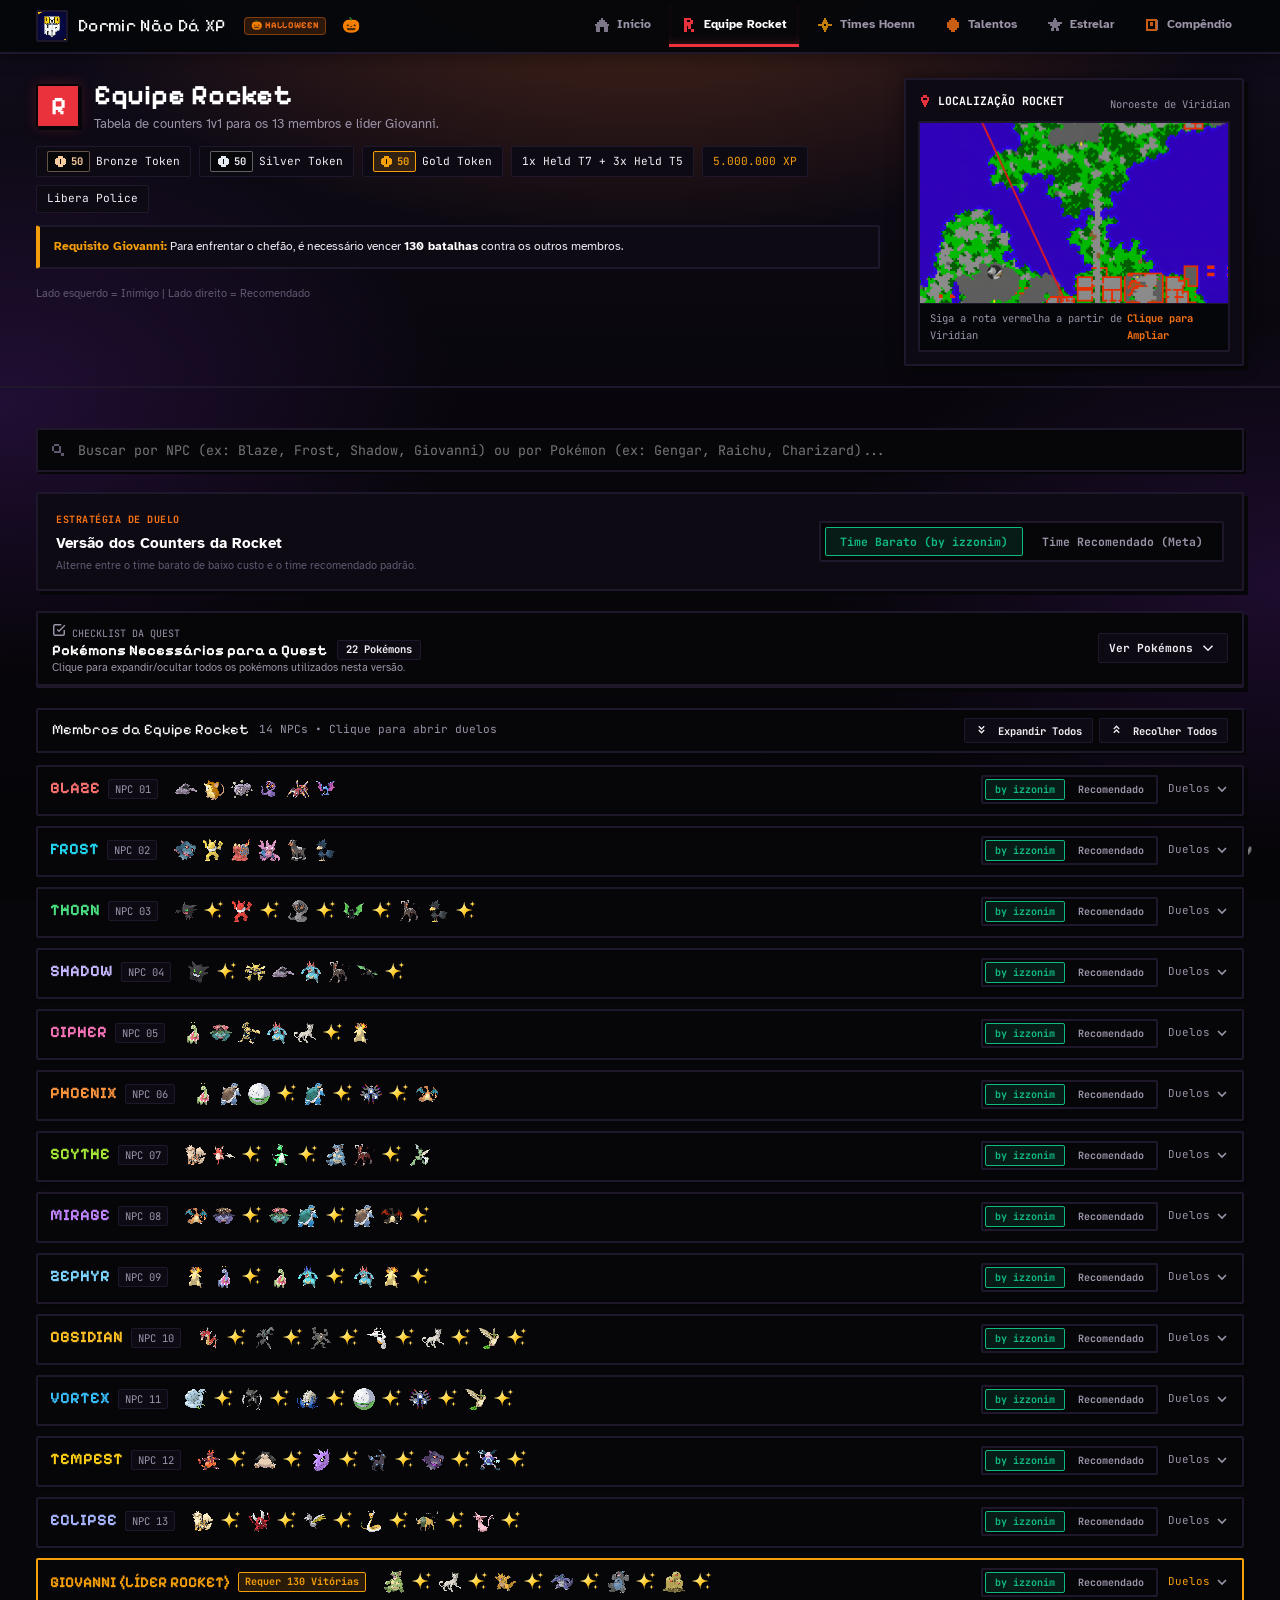
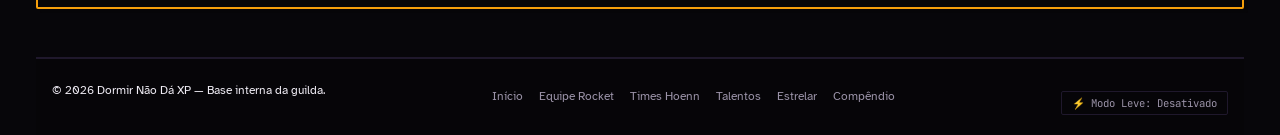
==== commit e950a3e3: "feat(halloween): adicionar ambientacao autentica com sprites fantasmas e morcegos sem neon" ====
--- a/equipe-rocket.html
+++ b/equipe-rocket.html
@@ -9,7 +9,7 @@
   <link rel="preconnect" href="https://fonts.googleapis.com">
   <link rel="preconnect" href="https://fonts.gstatic.com" crossorigin>
   <link href="https://fonts.googleapis.com/css2?family=Atkinson+Hyperlegible:ital,wght@0,400;0,700;1,400;1,700&family=Pixelify+Sans:wght@600;700&display=swap" rel="stylesheet">
-  <link rel="stylesheet" href="assets/css/style.css?v=4.2">
+  <link rel="stylesheet" href="assets/css/style.css?v=4.3">
 </head>
 <body>
 
@@ -19,6 +19,7 @@
       <a href="index.html" class="brand">
         <img src="assets/img/logo.webp" alt="DNDXP" class="brand-img">
         <span>Dormir Não Dá XP</span>
+        <span class="brand-halloween-tag">🎃 HALLOWEEN</span>
       </a>
 
       <nav>
@@ -2784,7 +2785,7 @@
     </div>
   </footer>
 
-  <script src="assets/js/main.js?v=2.2" defer></script>
+  <script src="assets/js/main.js?v=2.3" defer></script>
   <script>
     let currentGlobalRocketMode = 'izzonim';
 
--- a/assets/css/style.css
+++ b/assets/css/style.css
@@ -133,13 +133,13 @@
   line-height: 1.6;
   background-color: #07060a;
   background-image: 
-    /* Iluminação Jack-o'-Lantern alaranjada no topo */
-    radial-gradient(ellipse 65% 42% at 50% -5%, rgba(255, 117, 24, 0.22) 0%, transparent 65%),
+    /* Iluminação Jack-o'-Lantern alaranjada marcante e quente no topo */
+    radial-gradient(ellipse 70% 48% at 50% -6%, rgba(249, 115, 22, 0.28) 0%, transparent 68%),
     /* Iluminação roxa espectral suave nas laterais */
-    radial-gradient(ellipse 60% 50% at 0% 45%, rgba(147, 51, 234, 0.16) 0%, transparent 60%),
-    radial-gradient(ellipse 60% 50% at 100% 65%, rgba(147, 51, 234, 0.14) 0%, transparent 60%),
+    radial-gradient(ellipse 60% 50% at 0% 45%, rgba(147, 51, 234, 0.18) 0%, transparent 60%),
+    radial-gradient(ellipse 60% 50% at 100% 65%, rgba(147, 51, 234, 0.16) 0%, transparent 60%),
     /* Base noturna abissal */
-    linear-gradient(180deg, #0e0a16 0%, #07060a 45%, #050407 100%);
+    linear-gradient(180deg, #110c1a 0%, #08060c 45%, #050407 100%);
   background-size: 100% 100%, 100% 100%, 100% 100%, 100% 100%;
   background-attachment: fixed;
   color: var(--text);
@@ -398,9 +398,74 @@
    ========================================================================== */
 
 .hero-compact {
-  padding: 10px 0 14px;
-  border-bottom: 2px solid var(--bg-2);
-  margin-bottom: 20px;
+  padding: 14px 18px 18px;
+  background: linear-gradient(90deg, rgba(249, 115, 22, 0.12) 0%, rgba(147, 51, 234, 0.10) 50%, transparent 100%);
+  border: 2px solid var(--bg-2);
+  border-left: 4px solid var(--guild-gold);
+  border-radius: var(--radius);
+  margin-bottom: 24px;
+  position: relative;
+  overflow: hidden;
+  box-shadow: var(--shadow-hard);
+}
+
+.hero-compact::after {
+  content: "🕸️";
+  position: absolute;
+  top: 8px;
+  right: 14px;
+  font-size: 2.2rem;
+  opacity: 0.35;
+  pointer-events: none;
+  user-select: none;
+}
+
+.hero-halloween-badge {
+  display: inline-flex;
+  align-items: center;
+  gap: 6px;
+  padding: 3px 8px;
+  background-color: rgba(249, 115, 22, 0.18);
+  border: 1px solid var(--guild-gold);
+  border-radius: var(--radius);
+  color: var(--guild-gold);
+  font-family: var(--font-pixel);
+  font-size: 0.72rem;
+  letter-spacing: 0.08em;
+  font-weight: 700;
+  margin-bottom: 10px;
+  text-transform: uppercase;
+}
+
+.hero-title-wrap {
+  display: flex;
+  align-items: center;
+  gap: 16px;
+  flex-wrap: wrap;
+}
+
+.hero-ghost-sprite {
+  width: 52px;
+  height: 52px;
+  image-rendering: pixelated;
+  flex-shrink: 0;
+  animation: ghostBob 3s ease-in-out infinite alternate;
+}
+
+.hero-ghost-sprite.ghost-right {
+  animation-delay: 1.5s;
+}
+
+@keyframes ghostBob {
+  0% { transform: translateY(0); }
+  100% { transform: translateY(-6px); }
+}
+
+@media (max-width: 600px) {
+  .hero-ghost-sprite {
+    width: 38px;
+    height: 38px;
+  }
 }
 
 .hero-title {
@@ -433,7 +498,7 @@
 
 .section-title {
   font-size: 1.35rem;
-  color: #ffffff;
+  color: var(--guild-gold);
   display: flex;
   align-items: center;
   gap: 8px;
@@ -473,8 +538,8 @@
 }
 
 .wiki-table thead {
-  background-color: var(--black);
-  border-bottom: 2px solid var(--bg-2);
+  background-color: #150c22;
+  border-bottom: 2px solid var(--guild-gold);
 }
 
 .wiki-table th {
@@ -502,7 +567,7 @@
 }
 
 .wiki-table tbody tr:hover {
-  background-color: var(--bg-hover);
+  background-color: rgba(249, 115, 22, 0.08);
 }
 
 .wiki-table td {
@@ -2725,7 +2790,7 @@
   background-size: cover;
   background-position: center 25%;
   background-repeat: no-repeat;
-  filter: blur(2px) brightness(0.65) saturate(1.2) hue-rotate(-15deg);
+  filter: blur(2px) brightness(0.68) saturate(1.35) hue-rotate(-22deg);
   transform: scale(1.04);
 }
 
@@ -2733,13 +2798,13 @@
   position: absolute;
   inset: 0;
   background-image:
-    /* Luz Jack-o'-Lantern alaranjada marcante no topo */
-    radial-gradient(ellipse 75% 45% at 50% -5%, rgba(255, 117, 24, 0.28) 0%, transparent 65%),
-    /* Luz roxa espectral suave nas laterais */
-    radial-gradient(ellipse 65% 55% at 0% 45%, rgba(147, 51, 234, 0.22) 0%, transparent 60%),
-    radial-gradient(ellipse 65% 55% at 100% 65%, rgba(147, 51, 234, 0.18) 0%, transparent 60%),
-    /* Gradiente escuro no topo para dar contraste absoluto às letras e navegação */
-    linear-gradient(180deg, rgba(7, 5, 10, 0.84) 0%, rgba(7, 5, 10, 0.68) 140px, rgba(7, 5, 10, 0.50) 320px, rgba(5, 4, 7, 0.90) 100%);
+    /* Luz Jack-o'-Lantern alaranjada marcante e aconchegante no topo */
+    radial-gradient(ellipse 80% 50% at 50% -5%, rgba(255, 125, 20, 0.36) 0%, transparent 70%),
+    /* Luz roxa espectral nas laterais */
+    radial-gradient(ellipse 65% 55% at 0% 45%, rgba(147, 51, 234, 0.24) 0%, transparent 60%),
+    radial-gradient(ellipse 65% 55% at 100% 65%, rgba(147, 51, 234, 0.20) 0%, transparent 60%),
+    /* Gradiente noturno para dar contraste absoluto às letras e navegação */
+    linear-gradient(180deg, rgba(8, 6, 12, 0.82) 0%, rgba(8, 6, 12, 0.62) 160px, rgba(7, 5, 10, 0.45) 340px, rgba(5, 4, 7, 0.90) 100%);
   background-size: 100% 100%, 100% 100%, 100% 100%, 100% 100%;
 }
 
@@ -4406,12 +4471,30 @@
 /* Detalhe temático sutil de Halloween no logo (sem neon) */
 .brand::after {
   content: "🎃";
-  font-size: 1rem;
+  font-size: 1.05rem;
   margin-left: 6px;
+  vertical-align: middle;
+}
+
+.brand-halloween-tag {
+  display: inline-flex;
+  align-items: center;
+  font-family: var(--font-pixel);
+  font-size: 0.65rem;
+  letter-spacing: 0.08em;
+  font-weight: 700;
+  color: var(--guild-gold);
+  background: rgba(249, 115, 22, 0.16);
+  border: 1px solid rgba(249, 115, 22, 0.4);
+  border-radius: 4px;
+  padding: 1px 6px;
+  margin-left: 8px;
+  text-transform: uppercase;
+  vertical-align: middle;
 }
 
 /* ==========================================================================
-   AMBIENTAÇÃO HALLOWEEN: ANIMAÇÃO DE MORCEGOS E FANTASMA
+   AMBIENTAÇÃO HALLOWEEN: ANIMAÇÃO DE MORCEGOS E FANTASMAS
    ========================================================================== */
 .halloween-spooks {
   position: fixed;
@@ -4430,54 +4513,94 @@
   pointer-events: none;
   user-select: none;
   font-family: var(--font-pixel);
-  opacity: 0.70;
-}
-
-/* Morcego 1 voando suavemente no topo */
+  opacity: 0.75;
+}
+
+/* Morcego 1 voando no topo */
 .spook-bat-1 {
-  top: 22px;
+  top: 18px;
   right: -50px;
-  font-size: 1.35rem;
-  animation: batFly1 26s linear infinite;
-}
-
-/* Morcego 2 voando na diagonal esquerda */
+  font-size: 1.4rem;
+  animation: batFly1 24s linear infinite;
+}
+
+/* Morcego 2 voando na diagonal */
 .spook-bat-2 {
-  top: 95px;
+  top: 110px;
   left: -50px;
-  font-size: 1.15rem;
-  animation: batFly2 34s linear infinite 13s;
-}
-
-/* Fantasma sutil flutuando no canto inferior */
+  font-size: 1.2rem;
+  animation: batFly2 32s linear infinite 11s;
+}
+
+/* Morcego 3 mais rápido e baixo */
+.spook-bat-3 {
+  top: 220px;
+  right: -50px;
+  font-size: 1.1rem;
+  animation: batFly3 28s linear infinite 18s;
+}
+
+/* Fantasma flutuando no canto inferior direito */
 .spook-ghost-1 {
   bottom: 24px;
   right: 28px;
-  font-size: 1.6rem;
-  opacity: 0.45;
+  font-size: 1.8rem;
+  opacity: 0.55;
   animation: ghostFloat 4.5s ease-in-out infinite alternate;
+}
+
+/* Haunter espectral translúcido flutuando pelo fundo */
+.spook-haunter {
+  bottom: 120px;
+  left: -90px;
+  animation: haunterFly 42s ease-in-out infinite 5s;
+}
+
+.spook-pokemon-img {
+  width: 58px;
+  height: 58px;
+  image-rendering: pixelated;
+  opacity: 0.38;
+  filter: drop-shadow(0 0 6px rgba(147, 51, 234, 0.4));
 }
 
 @keyframes batFly1 {
   0% { transform: translate(0, 0) scaleX(-1); opacity: 0; }
-  4% { opacity: 0.75; }
-  48% { transform: translate(-50vw, 32px) scaleX(-1); opacity: 0.8; }
-  50% { transform: translate(-52vw, 24px) scaleX(1); opacity: 0.75; }
-  96% { opacity: 0.75; }
+  4% { opacity: 0.8; }
+  48% { transform: translate(-50vw, 32px) scaleX(-1); opacity: 0.85; }
+  50% { transform: translate(-52vw, 24px) scaleX(1); opacity: 0.8; }
+  96% { opacity: 0.8; }
   100% { transform: translate(50px, -20px) scaleX(1); opacity: 0; }
 }
 
 @keyframes batFly2 {
   0% { transform: translate(0, 0) scaleX(1); opacity: 0; }
+  4% { opacity: 0.75; }
+  50% { transform: translate(58vw, 40px) scaleX(1); opacity: 0.85; }
+  96% { opacity: 0.75; }
+  100% { transform: translate(110vw, 10px) scaleX(1); opacity: 0; }
+}
+
+@keyframes batFly3 {
+  0% { transform: translate(0, 0) scaleX(-1); opacity: 0; }
   4% { opacity: 0.7; }
-  50% { transform: translate(58vw, 40px) scaleX(1); opacity: 0.8; }
+  50% { transform: translate(-60vw, 30px) scaleX(-1); opacity: 0.8; }
   96% { opacity: 0.7; }
-  100% { transform: translate(110vw, 10px) scaleX(1); opacity: 0; }
+  100% { transform: translate(-115vw, -10px) scaleX(-1); opacity: 0; }
 }
 
 @keyframes ghostFloat {
-  0% { transform: translateY(0) rotate(-4deg); opacity: 0.35; }
-  100% { transform: translateY(-18px) rotate(4deg); opacity: 0.65; }
-}
-
-
+  0% { transform: translateY(0) rotate(-4deg); opacity: 0.40; }
+  100% { transform: translateY(-22px) rotate(5deg); opacity: 0.70; }
+}
+
+@keyframes haunterFly {
+  0% { transform: translate(0, 0) scale(0.9); opacity: 0; }
+  6% { opacity: 0.45; }
+  50% { transform: translate(55vw, -60px) scale(1.05); opacity: 0.50; }
+  94% { opacity: 0.45; }
+  100% { transform: translate(112vw, -20px) scale(0.95); opacity: 0; }
+}
+
+
+
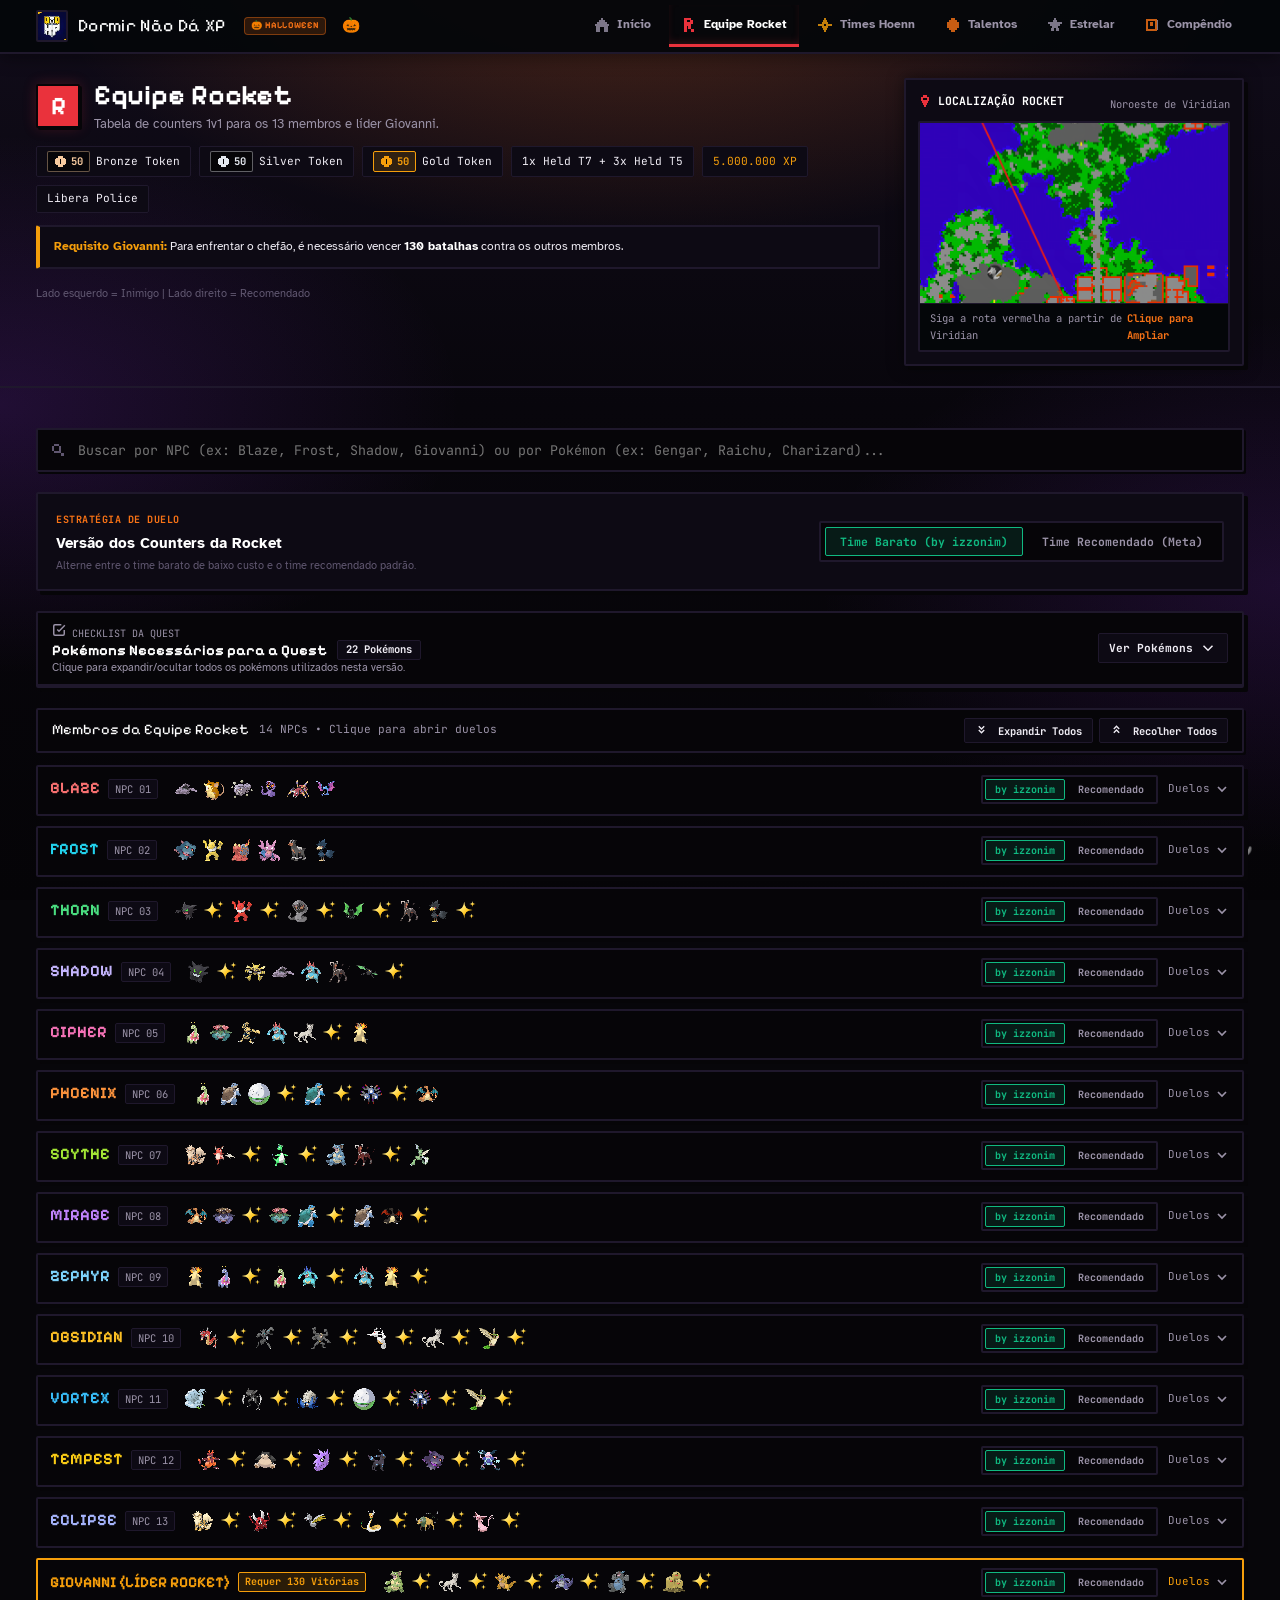
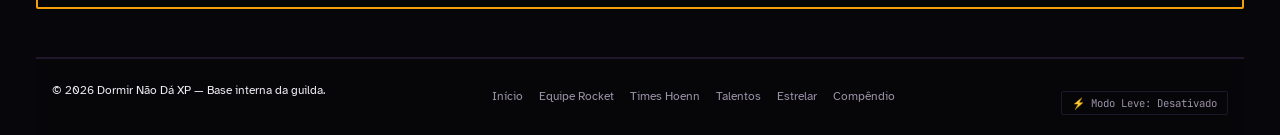
==== commit 65eee988: "style: remover banner do hero e manter apenas nome da guilda com abobora" ====
--- a/equipe-rocket.html
+++ b/equipe-rocket.html
@@ -9,7 +9,7 @@
   <link rel="preconnect" href="https://fonts.googleapis.com">
   <link rel="preconnect" href="https://fonts.gstatic.com" crossorigin>
   <link href="https://fonts.googleapis.com/css2?family=Atkinson+Hyperlegible:ital,wght@0,400;0,700;1,400;1,700&family=Pixelify+Sans:wght@600;700&display=swap" rel="stylesheet">
-  <link rel="stylesheet" href="assets/css/style.css?v=4.3">
+  <link rel="stylesheet" href="assets/css/style.css?v=4.4">
 </head>
 <body>
 
--- a/assets/css/style.css
+++ b/assets/css/style.css
@@ -398,74 +398,9 @@
    ========================================================================== */
 
 .hero-compact {
-  padding: 14px 18px 18px;
-  background: linear-gradient(90deg, rgba(249, 115, 22, 0.12) 0%, rgba(147, 51, 234, 0.10) 50%, transparent 100%);
-  border: 2px solid var(--bg-2);
-  border-left: 4px solid var(--guild-gold);
-  border-radius: var(--radius);
-  margin-bottom: 24px;
-  position: relative;
-  overflow: hidden;
-  box-shadow: var(--shadow-hard);
-}
-
-.hero-compact::after {
-  content: "🕸️";
-  position: absolute;
-  top: 8px;
-  right: 14px;
-  font-size: 2.2rem;
-  opacity: 0.35;
-  pointer-events: none;
-  user-select: none;
-}
-
-.hero-halloween-badge {
-  display: inline-flex;
-  align-items: center;
-  gap: 6px;
-  padding: 3px 8px;
-  background-color: rgba(249, 115, 22, 0.18);
-  border: 1px solid var(--guild-gold);
-  border-radius: var(--radius);
-  color: var(--guild-gold);
-  font-family: var(--font-pixel);
-  font-size: 0.72rem;
-  letter-spacing: 0.08em;
-  font-weight: 700;
-  margin-bottom: 10px;
-  text-transform: uppercase;
-}
-
-.hero-title-wrap {
-  display: flex;
-  align-items: center;
-  gap: 16px;
-  flex-wrap: wrap;
-}
-
-.hero-ghost-sprite {
-  width: 52px;
-  height: 52px;
-  image-rendering: pixelated;
-  flex-shrink: 0;
-  animation: ghostBob 3s ease-in-out infinite alternate;
-}
-
-.hero-ghost-sprite.ghost-right {
-  animation-delay: 1.5s;
-}
-
-@keyframes ghostBob {
-  0% { transform: translateY(0); }
-  100% { transform: translateY(-6px); }
-}
-
-@media (max-width: 600px) {
-  .hero-ghost-sprite {
-    width: 38px;
-    height: 38px;
-  }
+  padding: 10px 0 14px;
+  border-bottom: 2px solid var(--bg-2);
+  margin-bottom: 20px;
 }
 
 .hero-title {
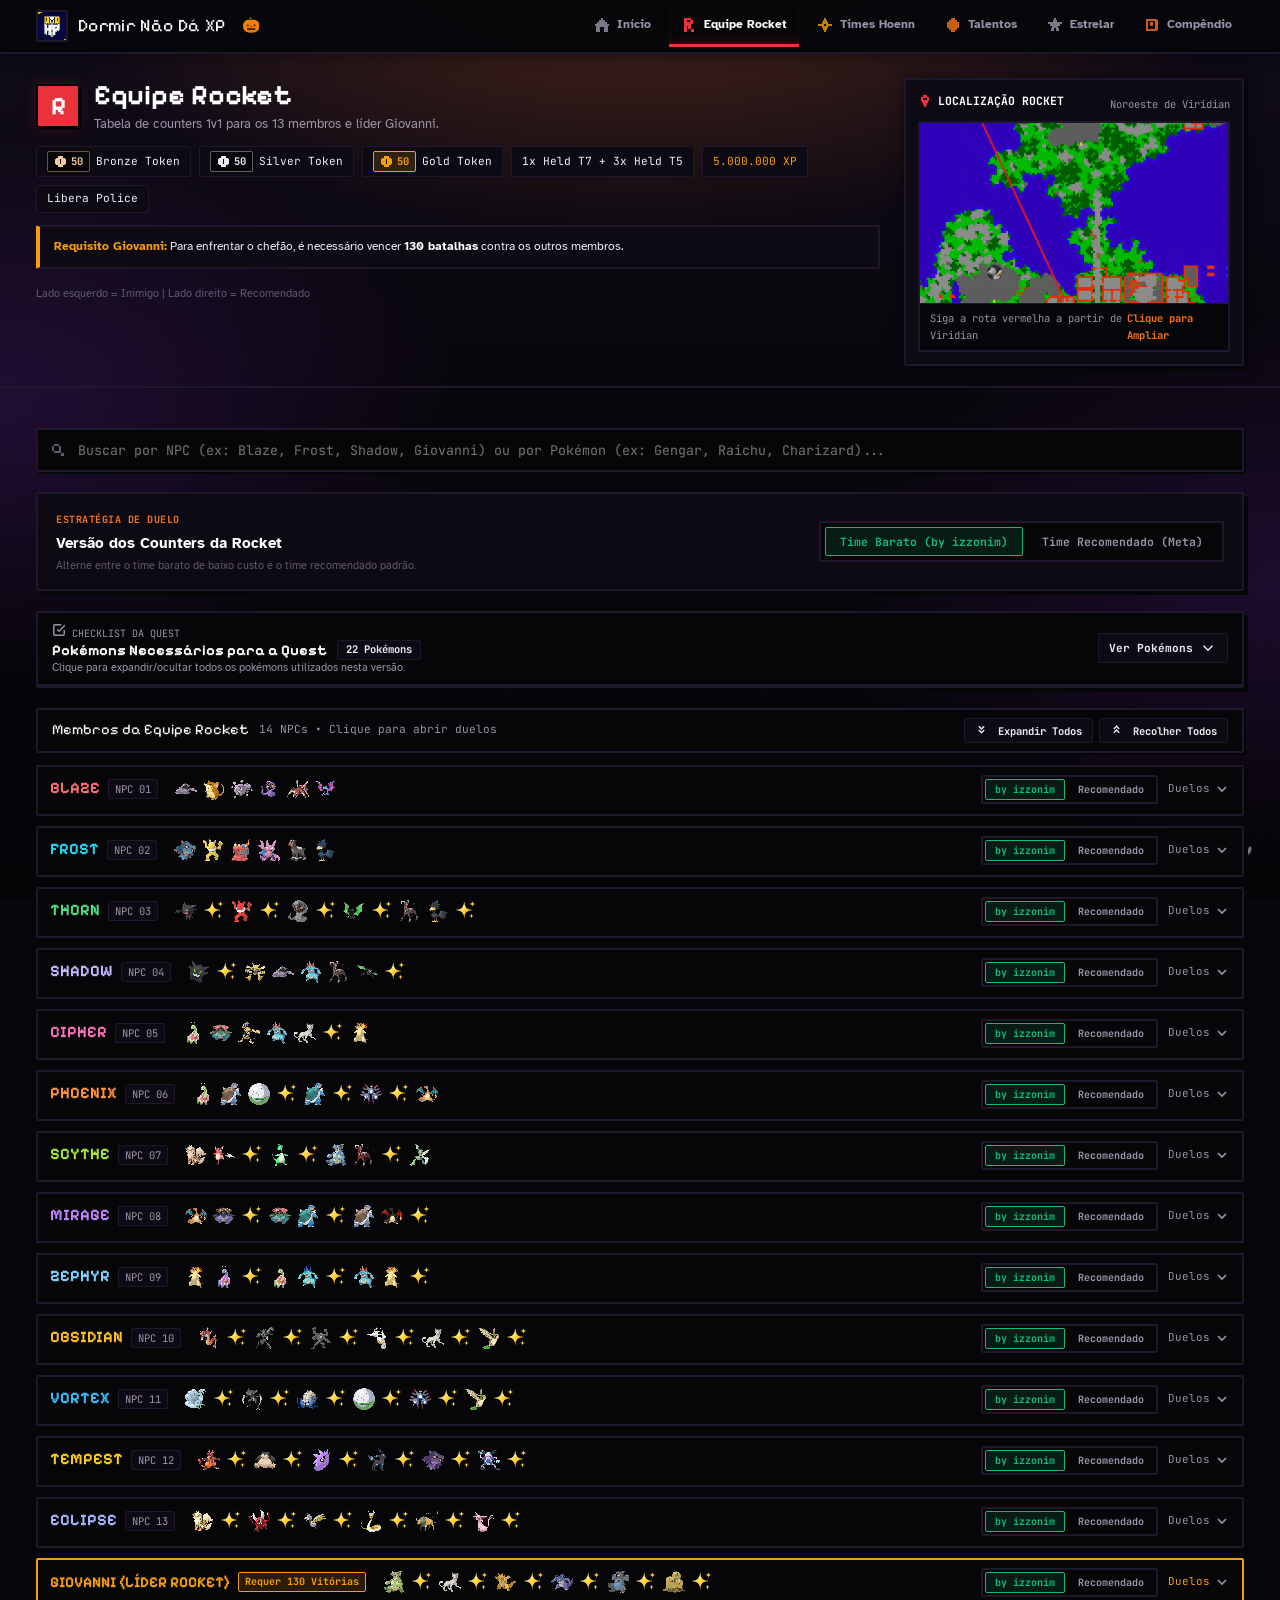
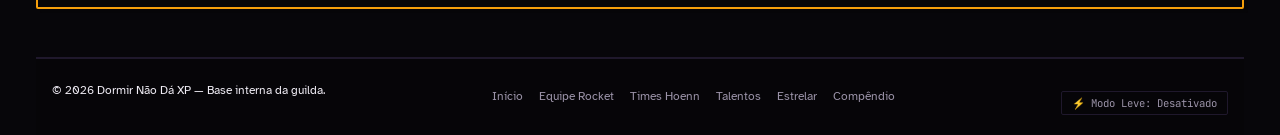
==== commit 4e2f21e5: "style: remover badge halloween da navbar em todas as paginas" ====
--- a/equipe-rocket.html
+++ b/equipe-rocket.html
@@ -9,7 +9,7 @@
   <link rel="preconnect" href="https://fonts.googleapis.com">
   <link rel="preconnect" href="https://fonts.gstatic.com" crossorigin>
   <link href="https://fonts.googleapis.com/css2?family=Atkinson+Hyperlegible:ital,wght@0,400;0,700;1,400;1,700&family=Pixelify+Sans:wght@600;700&display=swap" rel="stylesheet">
-  <link rel="stylesheet" href="assets/css/style.css?v=4.4">
+  <link rel="stylesheet" href="assets/css/style.css?v=4.5">
 </head>
 <body>
 
@@ -19,7 +19,6 @@
       <a href="index.html" class="brand">
         <img src="assets/img/logo.webp" alt="DNDXP" class="brand-img">
         <span>Dormir Não Dá XP</span>
-        <span class="brand-halloween-tag">🎃 HALLOWEEN</span>
       </a>
 
       <nav>
--- a/assets/css/style.css
+++ b/assets/css/style.css
@@ -4411,23 +4411,6 @@
   vertical-align: middle;
 }
 
-.brand-halloween-tag {
-  display: inline-flex;
-  align-items: center;
-  font-family: var(--font-pixel);
-  font-size: 0.65rem;
-  letter-spacing: 0.08em;
-  font-weight: 700;
-  color: var(--guild-gold);
-  background: rgba(249, 115, 22, 0.16);
-  border: 1px solid rgba(249, 115, 22, 0.4);
-  border-radius: 4px;
-  padding: 1px 6px;
-  margin-left: 8px;
-  text-transform: uppercase;
-  vertical-align: middle;
-}
-
 /* ==========================================================================
    AMBIENTAÇÃO HALLOWEEN: ANIMAÇÃO DE MORCEGOS E FANTASMAS
    ========================================================================== */
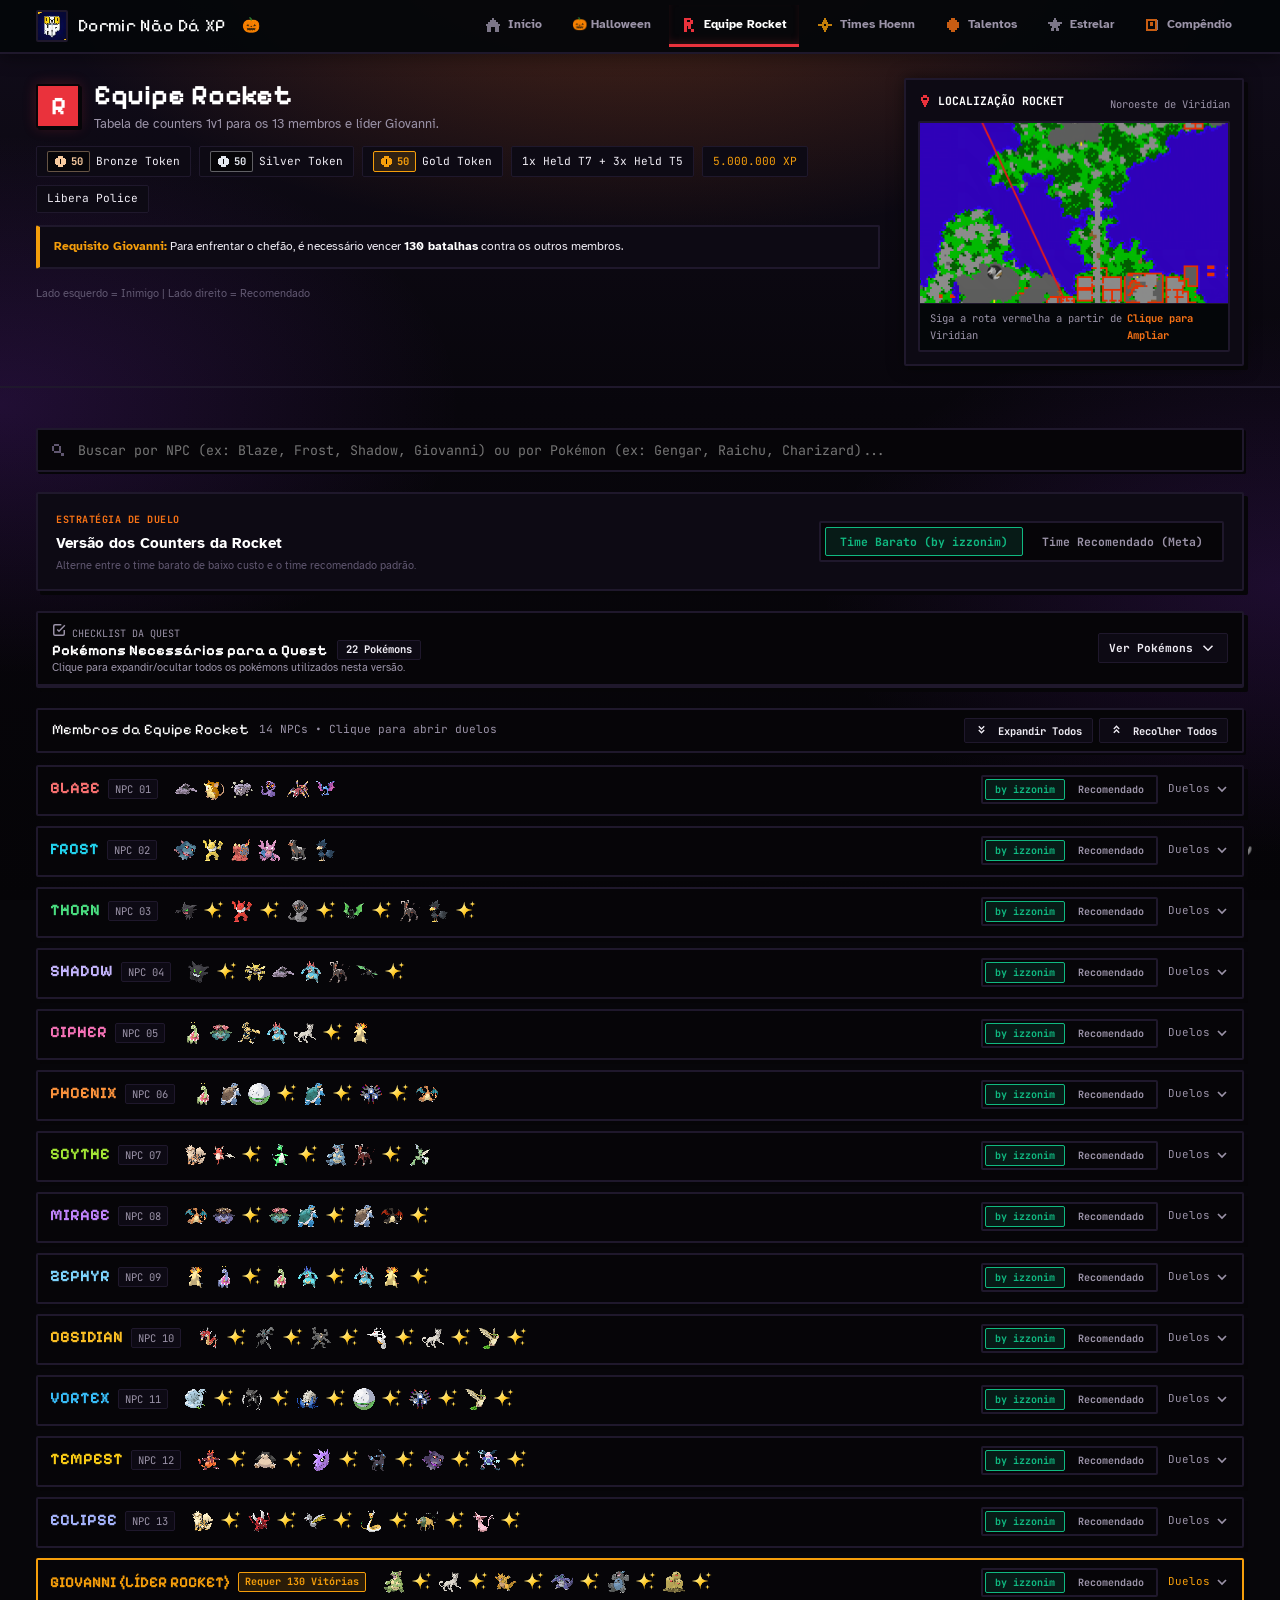
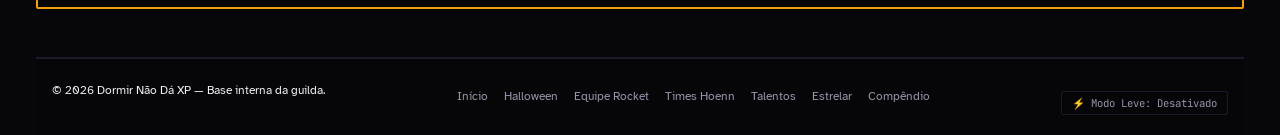
==== commit 835e337b: "feat(halloween): adicionar aba e pagina completa do evento de halloween" ====
--- a/equipe-rocket.html
+++ b/equipe-rocket.html
@@ -24,6 +24,7 @@
       <nav>
         <ul class="nav-links">
           <li><a href="index.html" class="nav-link"><svg class="pixel-icon" width="16" height="16" viewBox="0 0 16 16" fill="currentColor" shape-rendering="crispEdges"><rect x="7" y="1" width="2" height="2"/><rect x="5" y="3" width="6" height="2"/><rect x="3" y="5" width="10" height="2"/><rect x="1" y="7" width="14" height="2"/><rect x="2" y="9" width="12" height="6"/><rect x="6" y="10" width="4" height="5" fill="var(--black)"/></svg><span>Início</span></a></li>
+          <li><a href="halloween.html" class="nav-link"><span>🎃 Halloween</span></a></li>
           <li><a href="equipe-rocket.html" class="nav-link active"><svg class="pixel-icon pixel-icon-rocket" width="16" height="16" viewBox="0 0 16 16" fill="currentColor" shape-rendering="crispEdges"><rect x="3" y="1" width="7" height="2"/><rect x="3" y="3" width="9" height="4"/><rect x="6" y="3" width="3" height="2" fill="var(--black)"/><rect x="3" y="7" width="7" height="2"/><rect x="3" y="9" width="3" height="6"/><rect x="7" y="9" width="3" height="3"/><rect x="10" y="12" width="3" height="3"/></svg><span>Equipe Rocket</span></a></li>
           <li><a href="times-hoenn.html" class="nav-link"><svg class="pixel-icon pixel-icon-hoenn" width="16" height="16" viewBox="0 0 16 16" fill="currentColor" shape-rendering="crispEdges"><rect x="7" y="1" width="2" height="2"/><rect x="6" y="3" width="4" height="2"/><rect x="5" y="5" width="6" height="2"/><rect x="1" y="7" width="14" height="2"/><rect x="5" y="9" width="6" height="2"/><rect x="6" y="11" width="4" height="2"/><rect x="7" y="13" width="2" height="2"/><rect x="7" y="7" width="2" height="2" fill="var(--black)"/></svg><span>Times Hoenn</span></a></li>
           <li>
@@ -2769,6 +2770,7 @@
       <p>&copy; 2026 Dormir Não Dá XP — Base interna da guilda.</p>
       <ul class="footer-links">
         <li><a href="index.html">Início</a></li>
+        <li><a href="halloween.html">Halloween</a></li>
         <li><a href="equipe-rocket.html">Equipe Rocket</a></li>
         <li><a href="times-hoenn.html">Times Hoenn</a></li>
         <li><a href="talentos.html">Talentos</a></li>
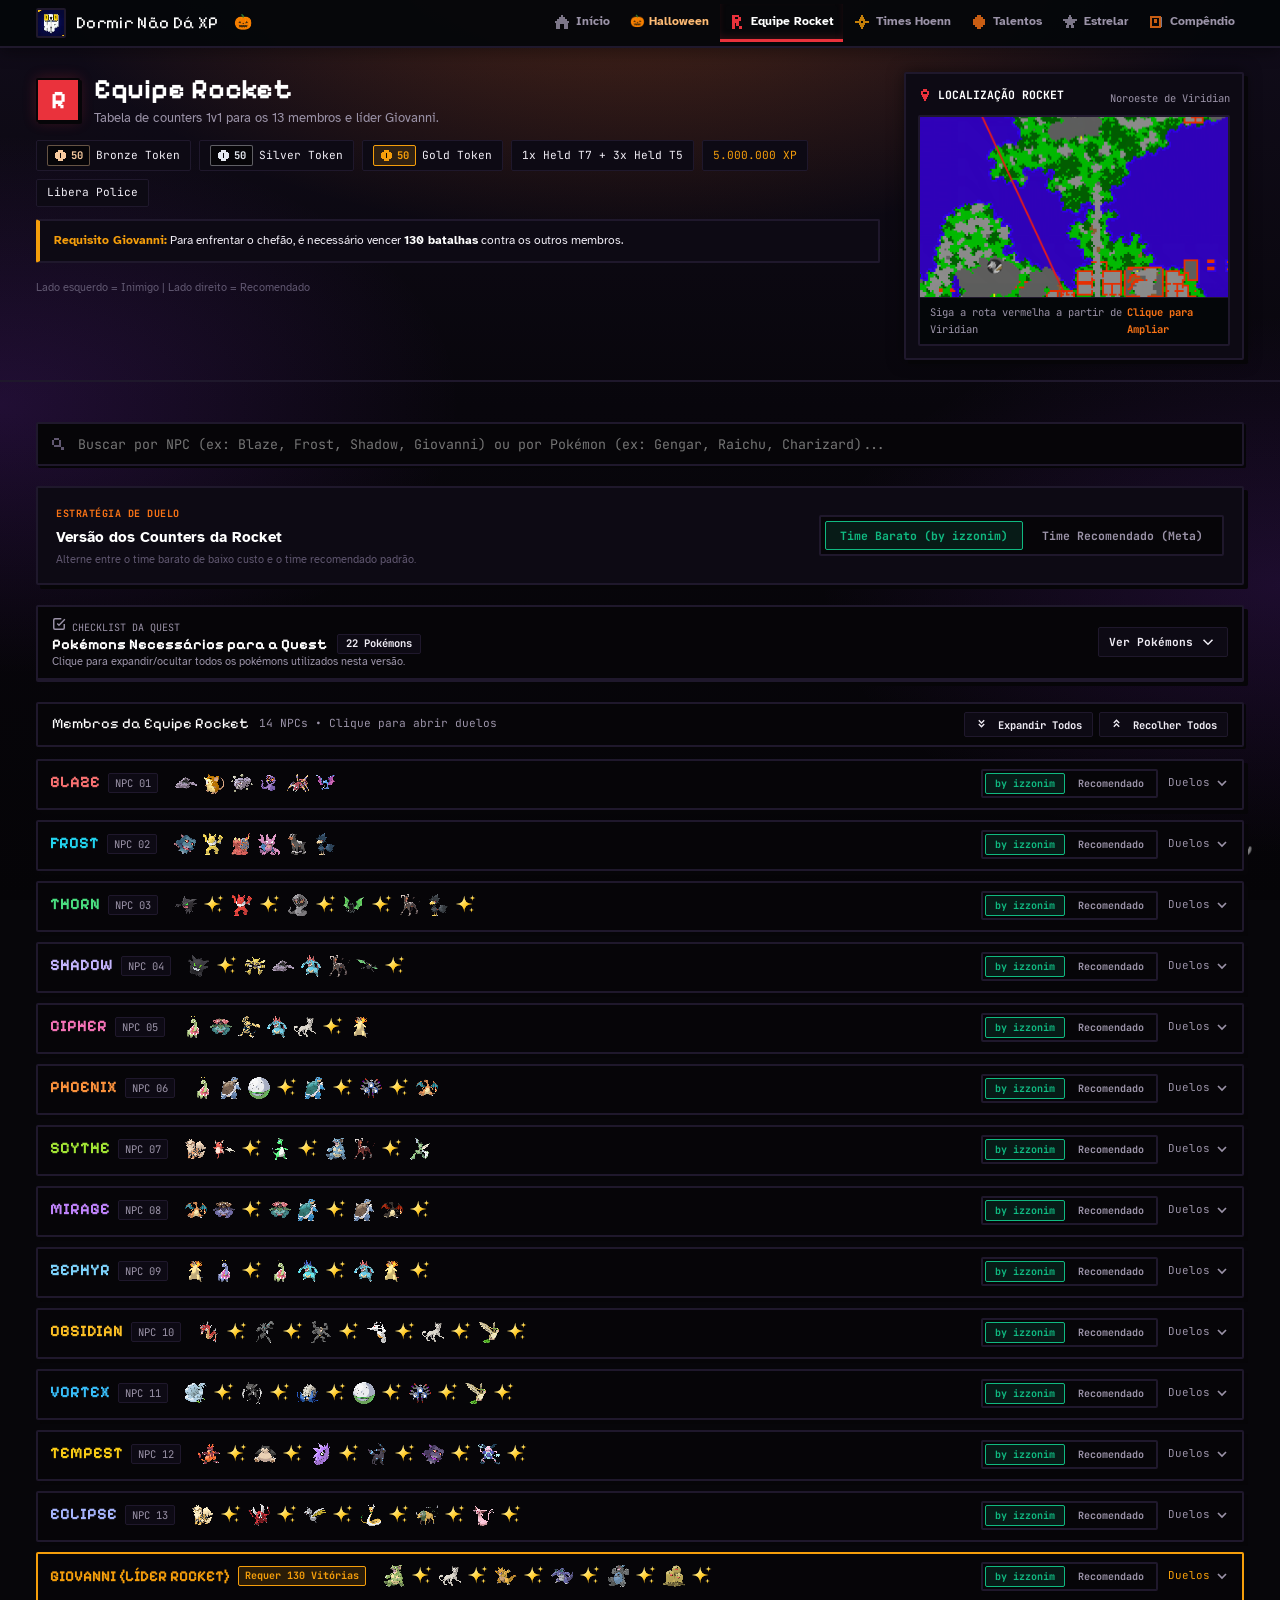
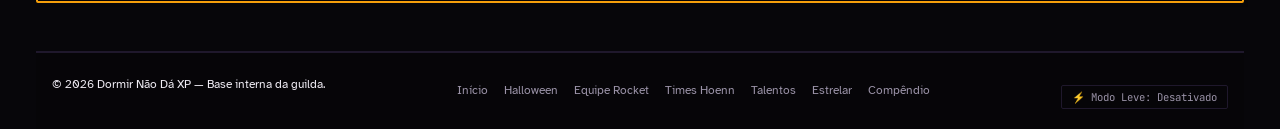
==== commit 0fc237ae: "style: renomear aba para Evento Halloween PKA 2026 e otimizar espacamento da navbar" ====
--- a/equipe-rocket.html
+++ b/equipe-rocket.html
@@ -9,7 +9,7 @@
   <link rel="preconnect" href="https://fonts.googleapis.com">
   <link rel="preconnect" href="https://fonts.gstatic.com" crossorigin>
   <link href="https://fonts.googleapis.com/css2?family=Atkinson+Hyperlegible:ital,wght@0,400;0,700;1,400;1,700&family=Pixelify+Sans:wght@600;700&display=swap" rel="stylesheet">
-  <link rel="stylesheet" href="assets/css/style.css?v=4.5">
+  <link rel="stylesheet" href="assets/css/style.css?v=4.6">
 </head>
 <body>
 
--- a/assets/css/style.css
+++ b/assets/css/style.css
@@ -242,8 +242,8 @@
   display: flex;
   align-items: center;
   justify-content: space-between;
-  flex-wrap: wrap;
-  gap: 12px;
+  flex-wrap: nowrap;
+  gap: 8px;
 }
 
 .brand {
@@ -253,10 +253,11 @@
   text-decoration: none;
   color: #ffffff;
   font-family: var(--font-pixel);
-  font-size: 1.25rem;
+  font-size: 1.2rem;
   letter-spacing: 0.02em;
-  padding: 10px 0;
+  padding: 8px 0;
   transition: color 120ms ease;
+  white-space: nowrap;
 }
 
 .brand:hover {
@@ -264,8 +265,8 @@
 }
 
 .brand-img {
-  width: 32px;
-  height: 32px;
+  width: 30px;
+  height: 30px;
   border: 2px solid var(--bg-2);
   border-radius: var(--radius);
   background-color: var(--bg-1);
@@ -274,8 +275,16 @@
 .nav-links {
   display: flex;
   align-items: center;
-  gap: 6px;
+  gap: 2px;
   list-style: none;
+  margin: 0;
+  padding: 0;
+  overflow-x: auto;
+  scrollbar-width: none;
+}
+
+.nav-links::-webkit-scrollbar {
+  display: none;
 }
 
 .nav-link {
@@ -283,12 +292,13 @@
   text-decoration: none;
   font-family: var(--font-body);
   font-weight: 700;
-  font-size: 0.88rem;
-  padding: 10px 12px;
+  font-size: 0.84rem;
+  padding: 8px 9px;
   border-bottom: 3px solid transparent;
   display: inline-flex;
   align-items: center;
-  gap: 7px;
+  gap: 6px;
+  white-space: nowrap;
   transition: all 120ms ease;
 }
 
@@ -315,6 +325,18 @@
   opacity: 1;
 }
 
+.nav-link[href*="halloween"] {
+  color: #fdba74;
+}
+
+.nav-link[href*="halloween"]:hover {
+  color: #ffffff;
+}
+
+.nav-link[href*="halloween"].active {
+  border-bottom-color: var(--guild-gold);
+}
+
 .nav-link[href*="equipe-rocket"].active {
   border-bottom-color: var(--rocket);
   box-shadow: inset 0 -4px 8px -3px var(--rocket-glow);
@@ -328,6 +350,18 @@
 .nav-link[href*="guias"].active {
   border-bottom-color: var(--teal);
   box-shadow: inset 0 -4px 8px -3px var(--teal-glow);
+}
+
+@media (max-width: 1040px) {
+  .nav-container {
+    flex-wrap: wrap;
+    padding: 4px 0;
+  }
+  .nav-links {
+    width: 100%;
+    overflow-x: auto;
+    padding-bottom: 2px;
+  }
 }
 
 /* ==========================================================================
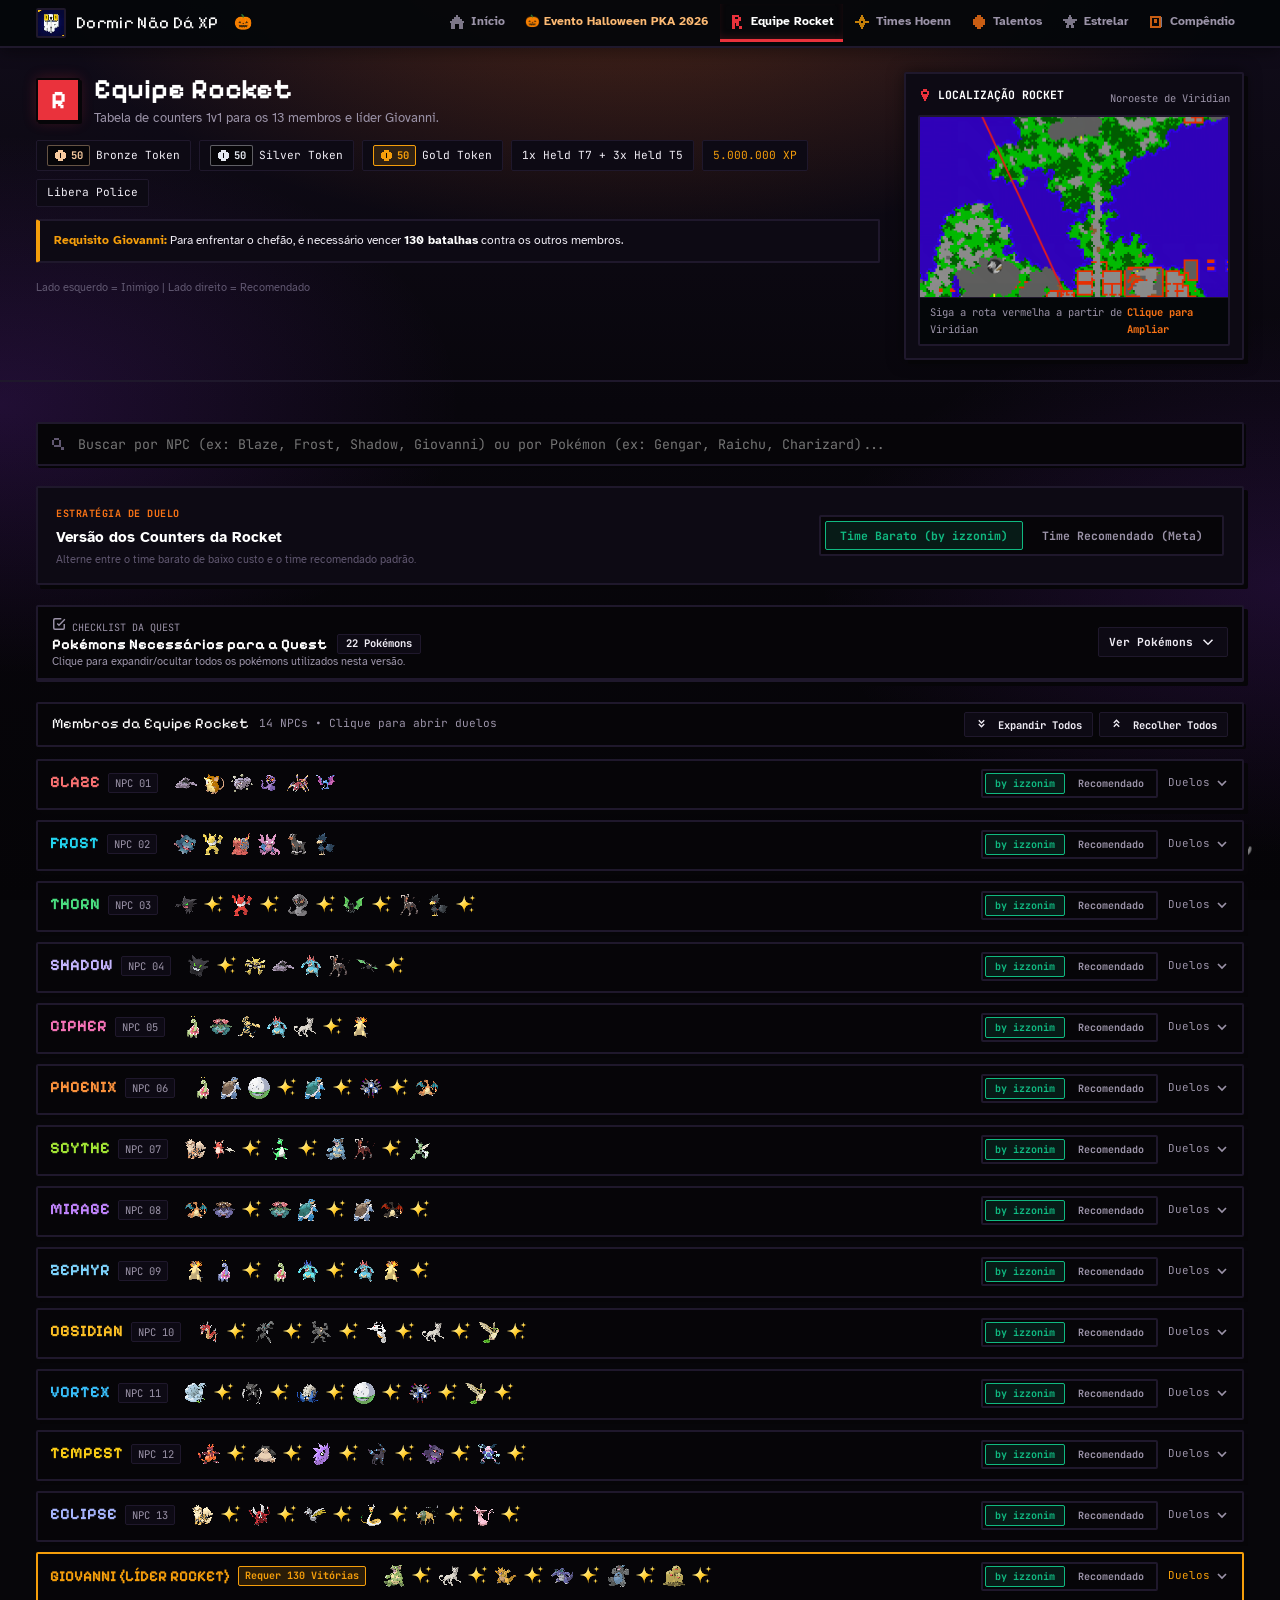
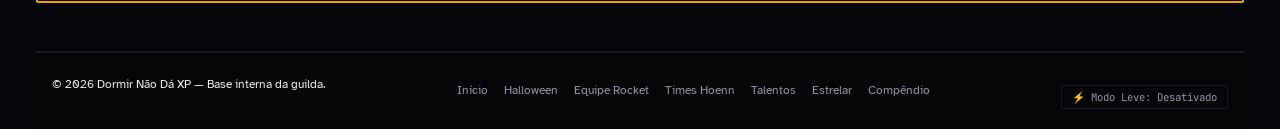
==== commit 967171cf: "style: renomear aba para Evento Halloween PKA 2026 em todas as paginas" ====
--- a/equipe-rocket.html
+++ b/equipe-rocket.html
@@ -24,7 +24,7 @@
       <nav>
         <ul class="nav-links">
           <li><a href="index.html" class="nav-link"><svg class="pixel-icon" width="16" height="16" viewBox="0 0 16 16" fill="currentColor" shape-rendering="crispEdges"><rect x="7" y="1" width="2" height="2"/><rect x="5" y="3" width="6" height="2"/><rect x="3" y="5" width="10" height="2"/><rect x="1" y="7" width="14" height="2"/><rect x="2" y="9" width="12" height="6"/><rect x="6" y="10" width="4" height="5" fill="var(--black)"/></svg><span>Início</span></a></li>
-          <li><a href="halloween.html" class="nav-link"><span>🎃 Halloween</span></a></li>
+          <li><a href="halloween.html" class="nav-link"><span>🎃 Evento Halloween PKA 2026</span></a></li>
           <li><a href="equipe-rocket.html" class="nav-link active"><svg class="pixel-icon pixel-icon-rocket" width="16" height="16" viewBox="0 0 16 16" fill="currentColor" shape-rendering="crispEdges"><rect x="3" y="1" width="7" height="2"/><rect x="3" y="3" width="9" height="4"/><rect x="6" y="3" width="3" height="2" fill="var(--black)"/><rect x="3" y="7" width="7" height="2"/><rect x="3" y="9" width="3" height="6"/><rect x="7" y="9" width="3" height="3"/><rect x="10" y="12" width="3" height="3"/></svg><span>Equipe Rocket</span></a></li>
           <li><a href="times-hoenn.html" class="nav-link"><svg class="pixel-icon pixel-icon-hoenn" width="16" height="16" viewBox="0 0 16 16" fill="currentColor" shape-rendering="crispEdges"><rect x="7" y="1" width="2" height="2"/><rect x="6" y="3" width="4" height="2"/><rect x="5" y="5" width="6" height="2"/><rect x="1" y="7" width="14" height="2"/><rect x="5" y="9" width="6" height="2"/><rect x="6" y="11" width="4" height="2"/><rect x="7" y="13" width="2" height="2"/><rect x="7" y="7" width="2" height="2" fill="var(--black)"/></svg><span>Times Hoenn</span></a></li>
           <li>
